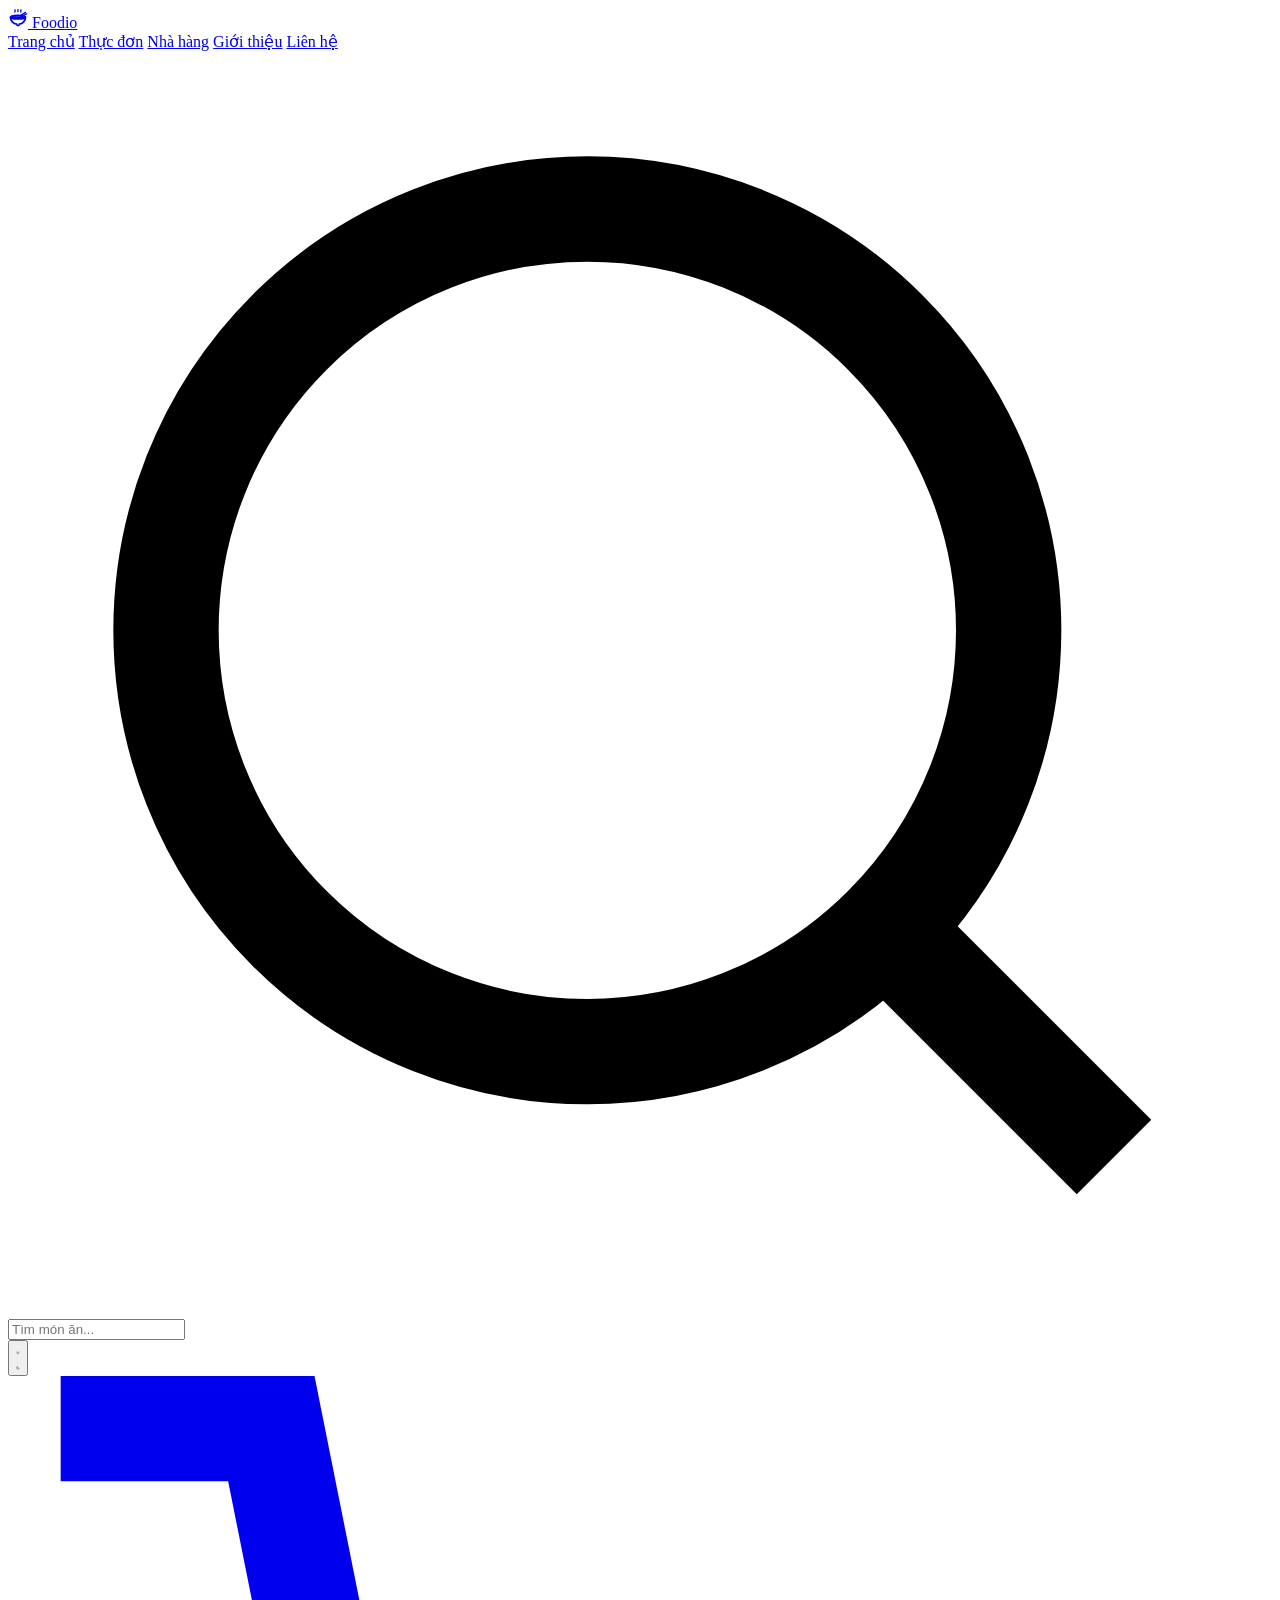
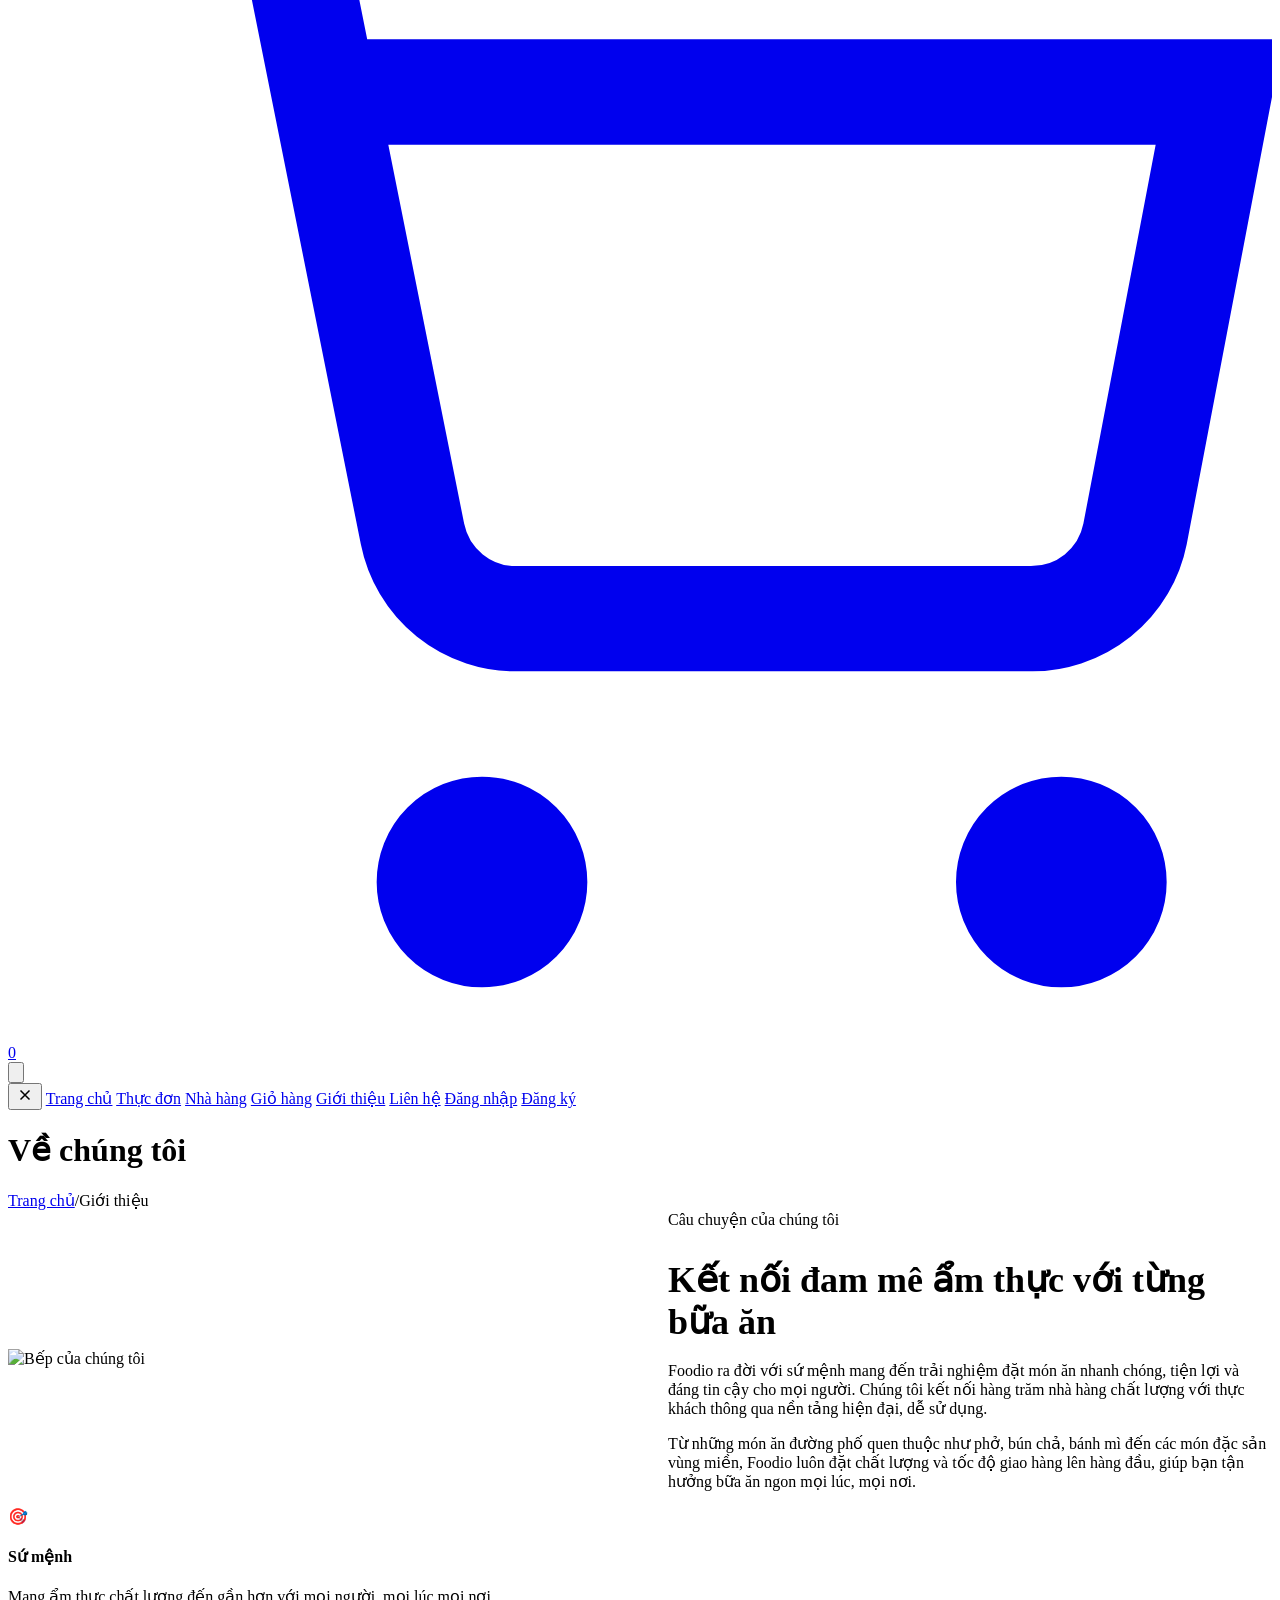
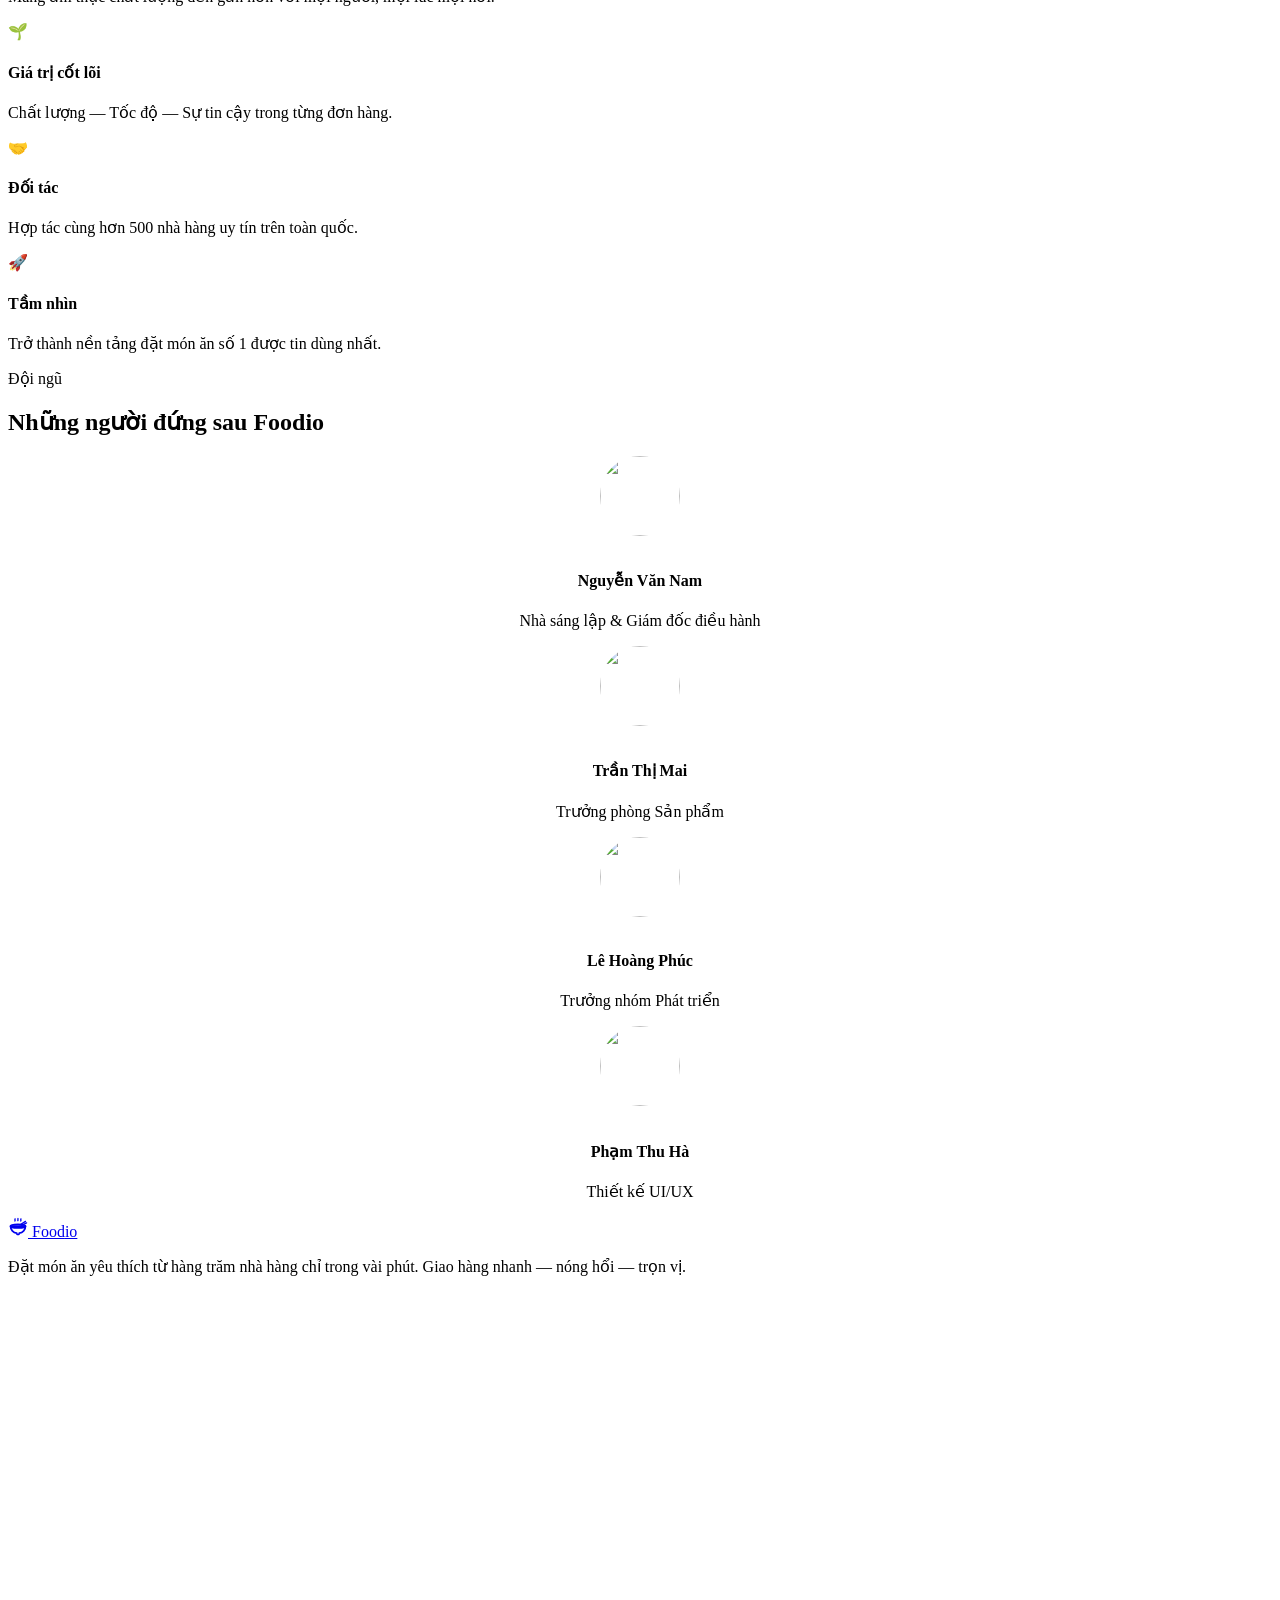
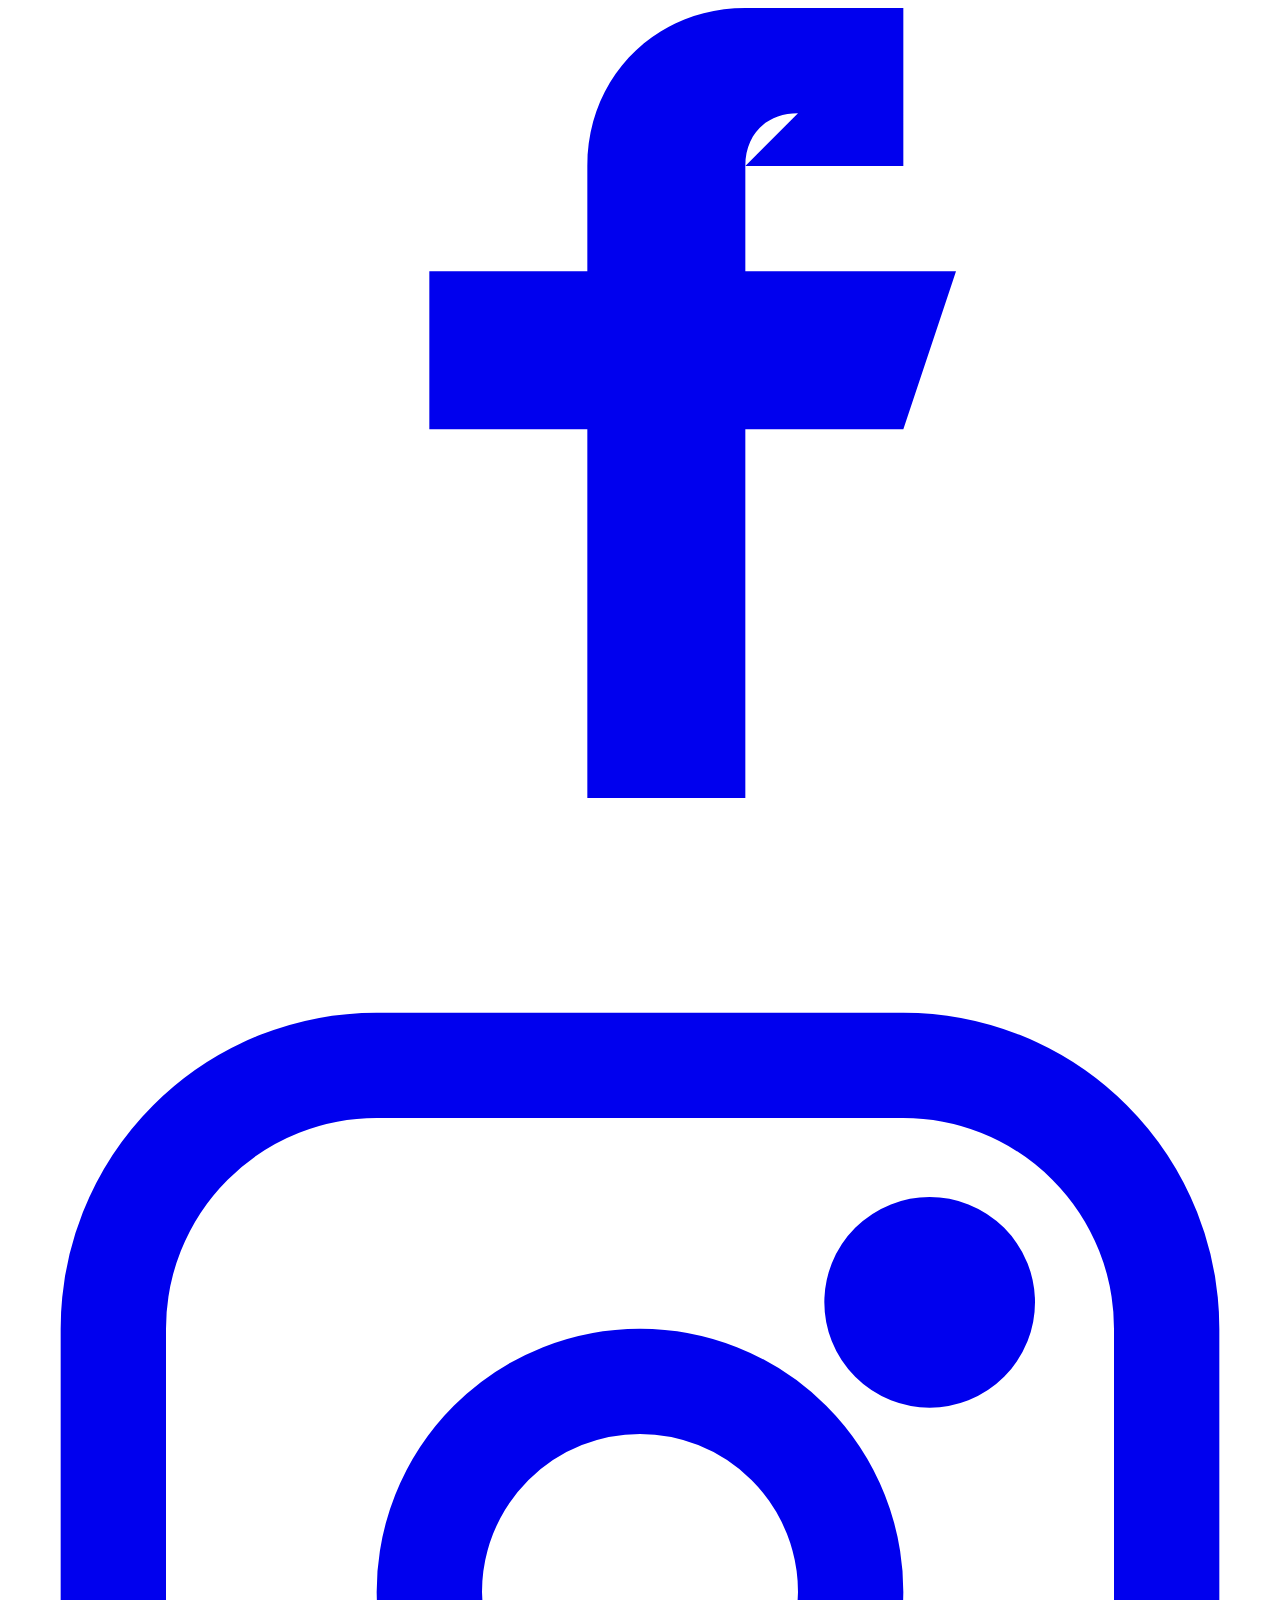
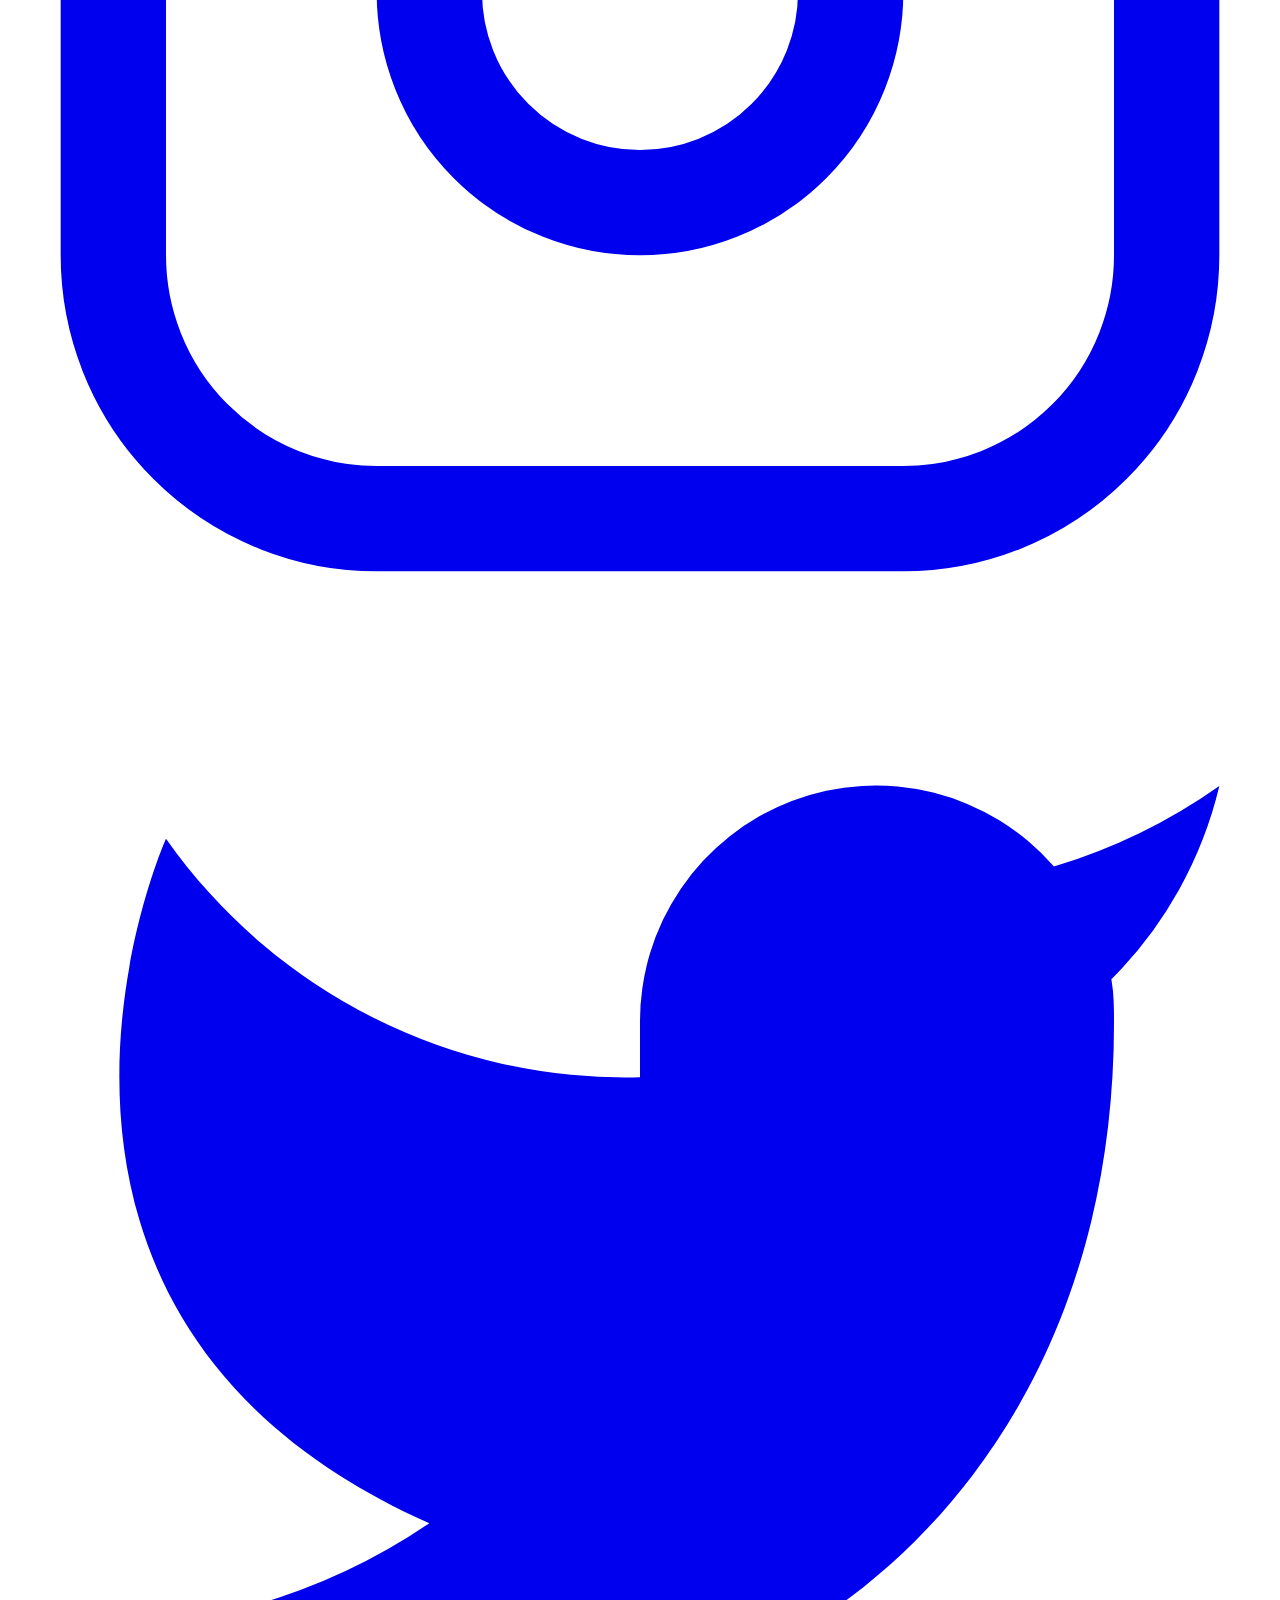
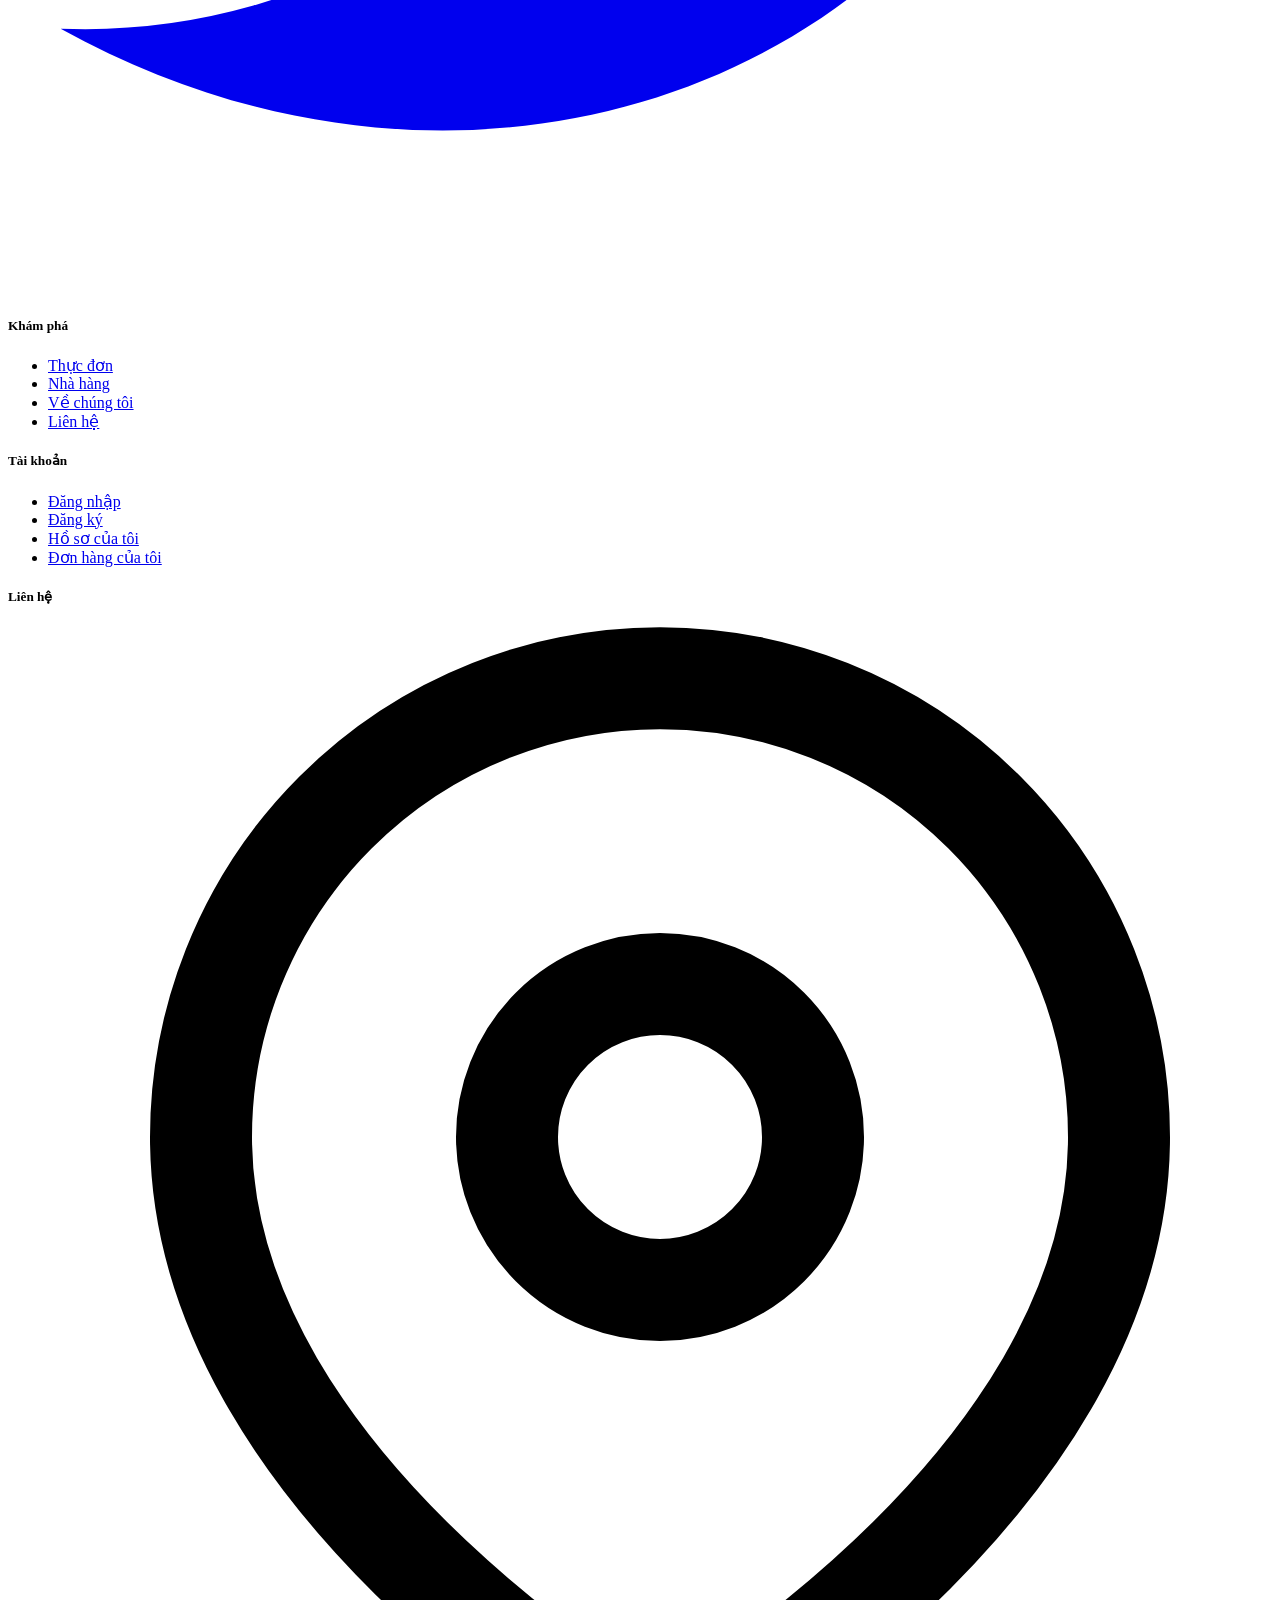
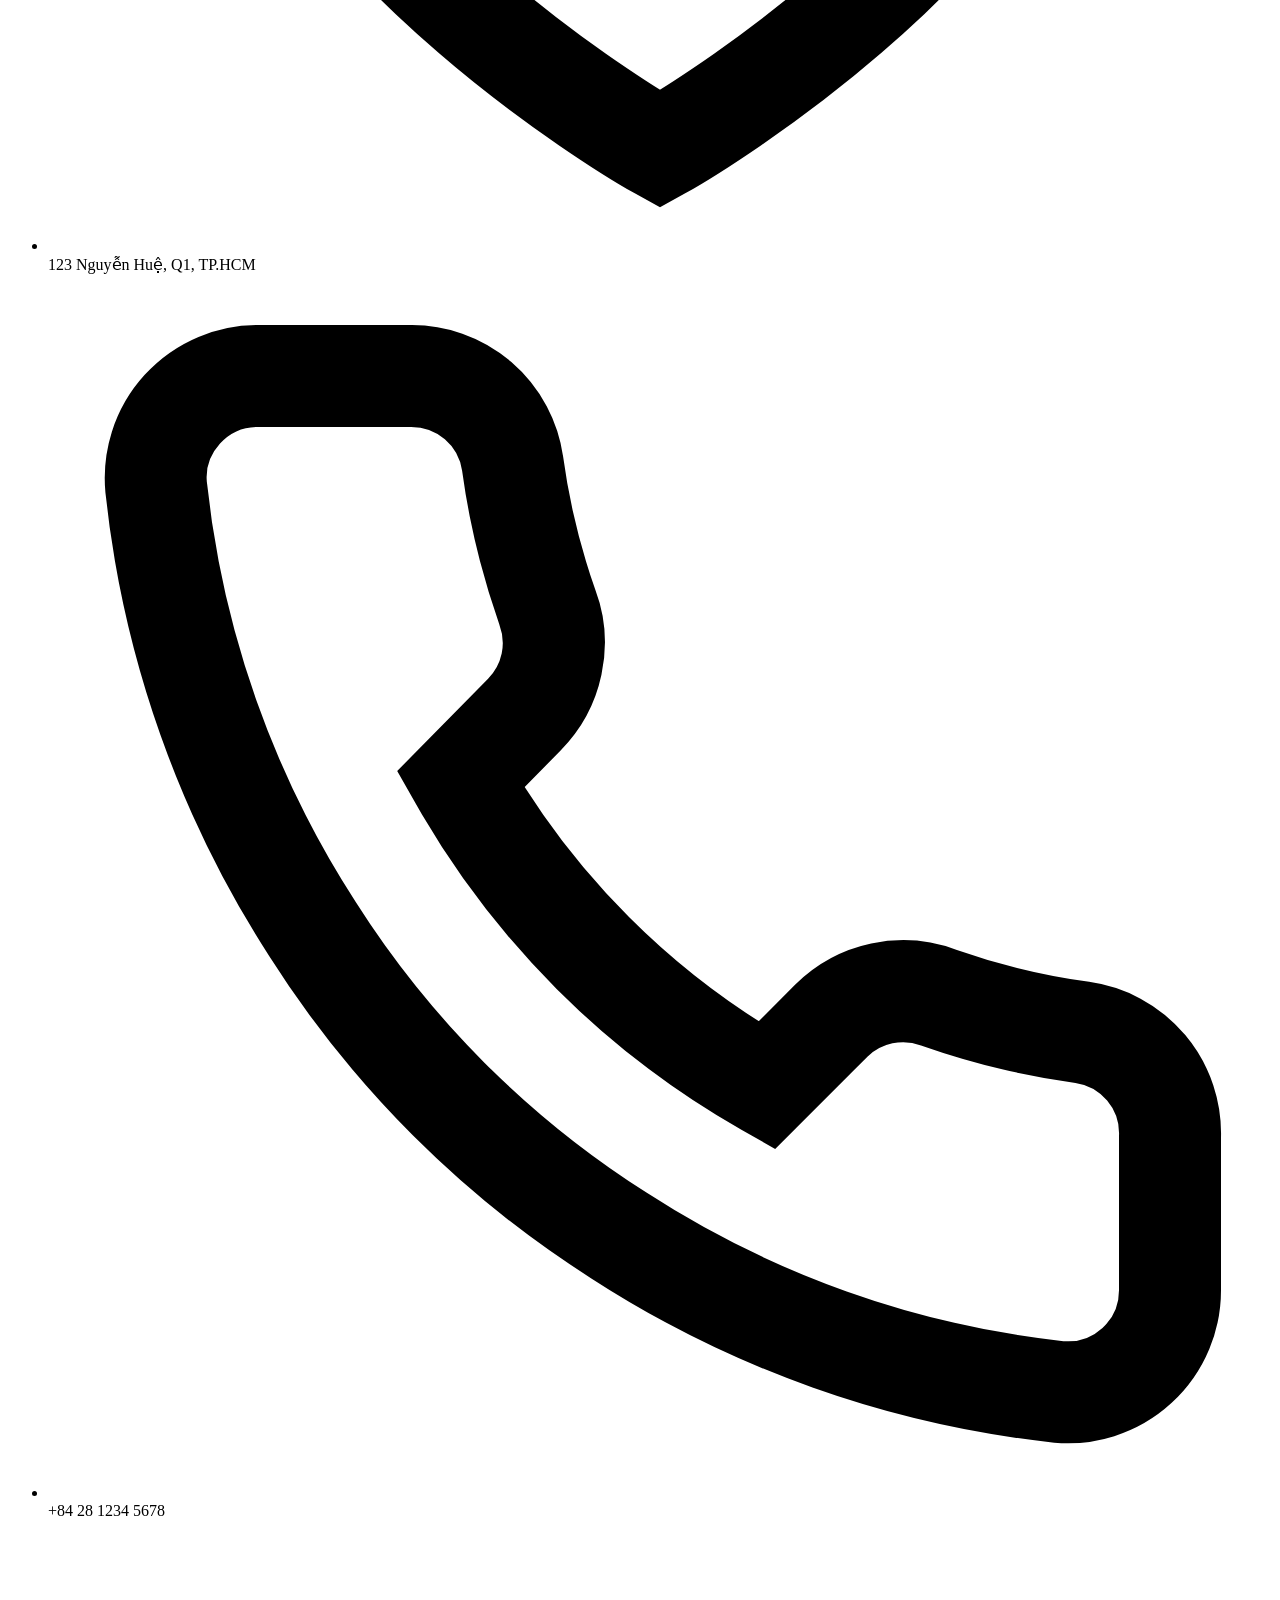
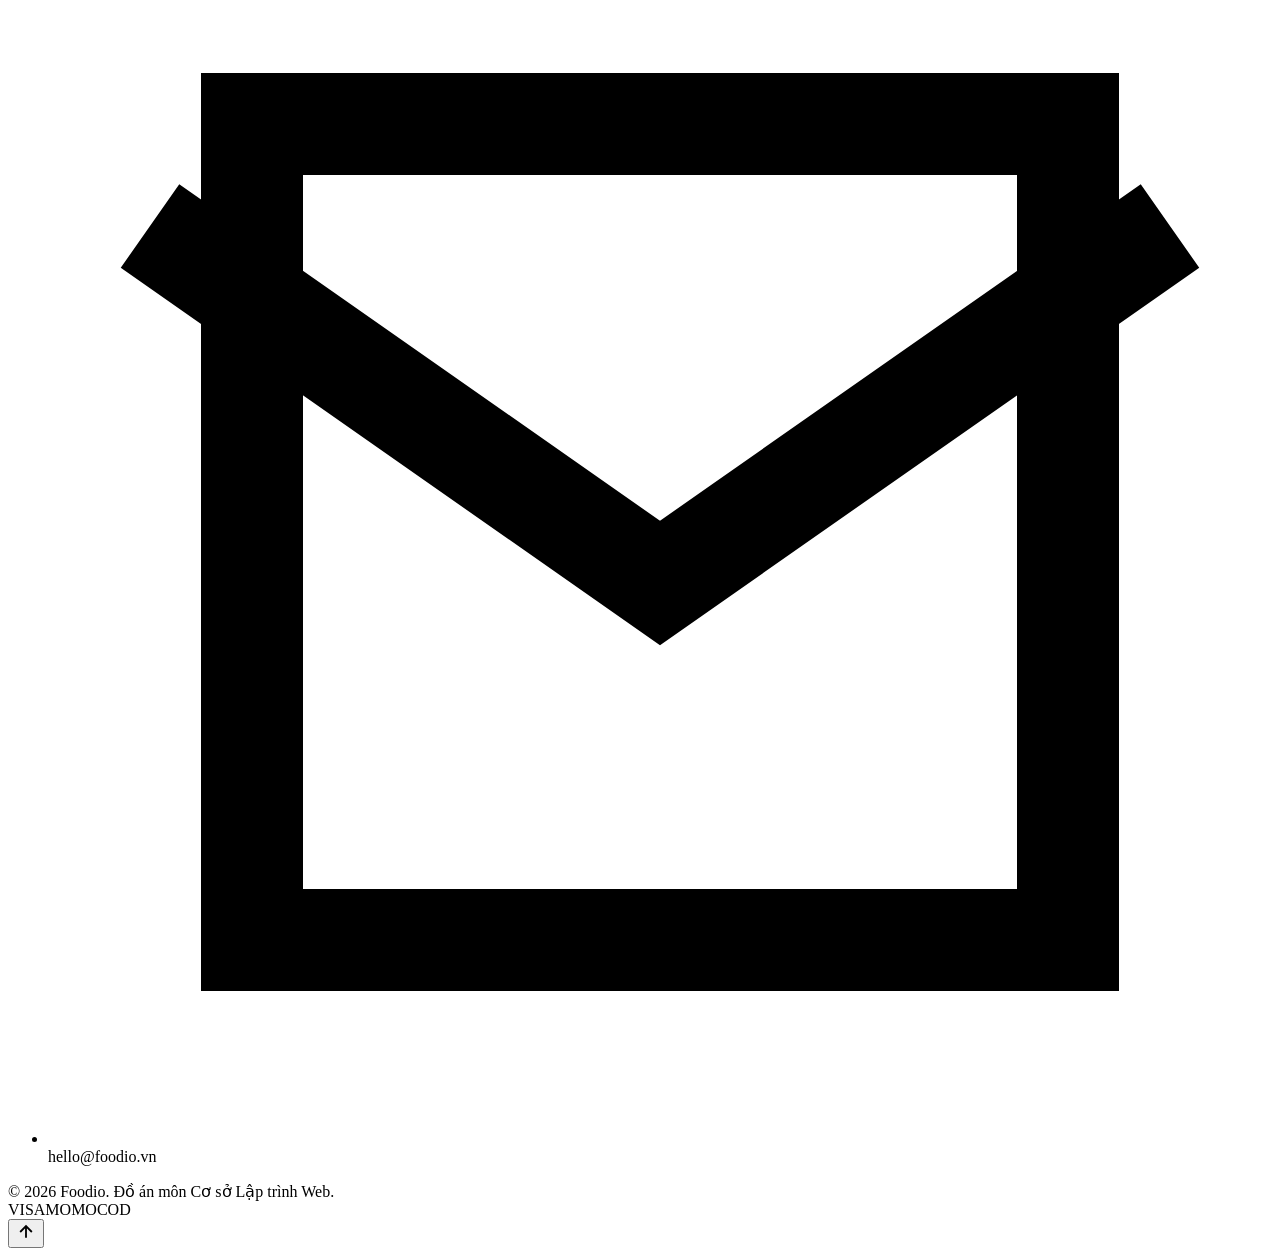
==== about.html @ 40d17cb5 "up date phần nhà hàng và nội dung" ====
<!DOCTYPE html>
<html lang="vi">

<head>
    <meta charset="UTF-8">
    <meta name="viewport" content="width=device-width, initial-scale=1.0">
    <title>Về chúng tôi — Foodio</title>
    <meta name="description" content="Tìm hiểu câu chuyện, sứ mệnh và đội ngũ đứng sau nền tảng đặt món ăn Foodio.">
    <link rel="preconnect" href="https://fonts.googleapis.com">
    <link rel="stylesheet" href="css/style.css">
    <link rel="stylesheet" href="css/header.css">
    <link rel="stylesheet" href="css/hero.css">
    <link rel="stylesheet" href="css/menu.css">
    <link rel="stylesheet" href="css/cart.css">
    <link rel="stylesheet" href="css/profile.css">
    <link rel="stylesheet" href="css/login.css">
    <link rel="stylesheet" href="css/footer.css">
    <link rel="stylesheet" href="css/animation.css">
    <link rel="stylesheet" href="css/responsive.css">
</head>

<body>
    <div id="loading-screen">
        <div class="loader-mark"></div>
    </div>
    <div id="scroll-progress"></div>

    <header id="site-header">
        <div class="container header-inner">
            <a href="index.html" class="logo">
                <span class="mark">
                    <svg class="bowl-icon" viewBox="0 0 24 24" width="20" height="20" fill="none" stroke="currentColor"
                        stroke-width="2" stroke-linecap="round" stroke-linejoin="round">
                        <path d="M8.5 2.2c-.6 1 .5 1.4-.2 2.6M12 1.8c-.6 1 .5 1.4-.2 2.6M15.5 2.2c-.6 1 .5 1.4-.2 2.6"
                            stroke-width="1.6" />
                        <path
                            d="M3 11h18a8.5 8.5 0 01-7.5 8.4v.4a1.2 1.2 0 01-1.2 1.2h-.6A1.2 1.2 0 0110.5 19.8v-.4A8.5 8.5 0 013 11z" />
                        <ellipse cx="12" cy="11" rx="9" ry="2.1" />
                        <path d="M14.5 9.3l6.5-4M16.3 10.2l6-3.2" stroke-width="1.6" />
                    </svg>
                </span>
                Food<span class="accent">io</span>
            </a>

            <nav class="main-nav" id="main-nav">
                <a href="index.html" data-nav="index">Trang chủ</a>
                <a href="menu.html" data-nav="menu">Thực đơn</a>
                <a href="restaurant.html" data-nav="restaurant">Nhà hàng</a>
                <a href="about.html" data-nav="about">Giới thiệu</a>
                <a href="contact.html" data-nav="contact">Liên hệ</a>
            </nav>

            <div class="header-actions">
                <div class="search-box">
                    <svg viewBox="0 0 24 24" fill="none" stroke="currentColor" stroke-width="2">
                        <circle cx="11" cy="11" r="8" />
                        <path d="M21 21l-4.35-4.35" />
                    </svg>
                    <input type="text" id="header-search-input" placeholder="Tìm món ăn...">
                    <div id="search-suggestions"></div>
                </div>

                <button class="dark-toggle" id="dark-toggle-btn" aria-label="Chuyển chế độ sáng/tối">
                    <svg class="sun" viewBox="0 0 24 24" fill="none" stroke="currentColor" stroke-width="2">
                        <circle cx="12" cy="12" r="5" />
                        <path
                            d="M12 1v2M12 21v2M4.2 4.2l1.4 1.4M18.4 18.4l1.4 1.4M1 12h2M21 12h2M4.2 19.8l1.4-1.4M18.4 5.6l1.4-1.4" />
                    </svg>
                    <svg class="moon" viewBox="0 0 24 24" fill="none" stroke="currentColor" stroke-width="2">
                        <path d="M21 12.79A9 9 0 1111.21 3 7 7 0 0021 12.79z" />
                    </svg>
                </button>

                <a href="cart.html" class="icon-btn" aria-label="Giỏ hàng">
                    <svg viewBox="0 0 24 24" fill="none" stroke="currentColor" stroke-width="2">
                        <circle cx="9" cy="21" r="1" />
                        <circle cx="20" cy="21" r="1" />
                        <path d="M1 1h4l2.68 13.39a2 2 0 002 1.61h9.72a2 2 0 002-1.61L23 6H6" />
                    </svg>
                    <span class="cart-count">0</span>
                </a>

                <div id="auth-slot"></div>

                <button class="mobile-toggle" id="mobile-toggle" aria-label="Mở menu">
                    <svg viewBox="0 0 24 24" fill="none" stroke="currentColor" stroke-width="2">
                        <path d="M3 6h18M3 12h18M3 18h18" />
                    </svg>
                </button>
            </div>
        </div>
    </header>

    <div class="mobile-overlay" id="mobile-overlay"></div>
    <nav class="mobile-nav" id="mobile-nav">
        <button class="close-mobile" id="close-mobile" aria-label="Đóng menu">
            <svg viewBox="0 0 24 24" width="18" height="18" fill="none" stroke="currentColor" stroke-width="2">
                <path d="M18 6L6 18M6 6l12 12" />
            </svg>
        </button>
        <a href="index.html">Trang chủ</a>
        <a href="menu.html">Thực đơn</a>
        <a href="restaurant.html">Nhà hàng</a>
        <a href="cart.html">Giỏ hàng</a>
        <a href="about.html">Giới thiệu</a>
        <a href="contact.html">Liên hệ</a>
        <a href="login.html">Đăng nhập</a>
        <a href="register.html">Đăng ký</a>
    </nav>

    <main>
        <div class="page-banner">
            <div class="container">
                <h1>Về chúng tôi</h1>
                <div class="breadcrumb"><a href="index.html">Trang chủ</a><span class="sep">/</span><span>Giới
                        thiệu</span></div>
            </div>
        </div>

        <section>
            <div class="container" style="display:grid;grid-template-columns:1fr 1fr;gap:56px;align-items:center">
                <div class="reveal">
                    <img src="https://picsum.photos/seed/aboutus/700/560" alt="Bếp của chúng tôi"
                        style="border-radius:var(--r-lg);box-shadow:var(--shadow-lg)">
                </div>
                <div class="reveal">
                    <div class="eyebrow">Câu chuyện của chúng tôi</div>
                    <h2 style="font-size:clamp(26px,3.4vw,36px);margin-bottom:18px">Kết nối đam mê ẩm thực với từng bữa
                        ăn</h2>
                    <p style="color:var(--c-gray-600);margin-bottom:16px">Foodio ra đời với sứ mệnh mang đến trải nghiệm
                        đặt món ăn nhanh chóng, tiện lợi và đáng tin cậy cho mọi người. Chúng tôi kết nối hàng trăm nhà
                        hàng chất lượng với thực khách thông qua nền tảng hiện đại, dễ sử dụng.</p>
                    <p style="color:var(--c-gray-600)">Từ những món ăn đường phố quen thuộc như phở, bún chả, bánh mì
                        đến các món đặc sản vùng miền, Foodio luôn đặt chất lượng và tốc độ giao hàng lên hàng đầu, giúp
                        bạn tận hưởng bữa ăn ngon mọi lúc, mọi nơi.</p>
                </div>
            </div>
        </section>

        <section style="background:var(--c-white)">
            <div class="container">
                <div class="why-grid">
                    <div class="why-card reveal">
                        <div class="why-icon">🎯</div>
                        <h4>Sứ mệnh</h4>
                        <p>Mang ẩm thực chất lượng đến gần hơn với mọi người, mọi lúc mọi nơi.</p>
                    </div>
                    <div class="why-card reveal">
                        <div class="why-icon">🌱</div>
                        <h4>Giá trị cốt lõi</h4>
                        <p>Chất lượng — Tốc độ — Sự tin cậy trong từng đơn hàng.</p>
                    </div>
                    <div class="why-card reveal">
                        <div class="why-icon">🤝</div>
                        <h4>Đối tác</h4>
                        <p>Hợp tác cùng hơn 500 nhà hàng uy tín trên toàn quốc.</p>
                    </div>
                    <div class="why-card reveal">
                        <div class="why-icon">🚀</div>
                        <h4>Tầm nhìn</h4>
                        <p>Trở thành nền tảng đặt món ăn số 1 được tin dùng nhất.</p>
                    </div>
                </div>
            </div>
        </section>

        <section>
            <div class="container">
                <div class="section-head center">
                    <div class="eyebrow">Đội ngũ</div>
                    <h2>Những người đứng sau Foodio</h2>
                </div>
                <div class="why-grid">
                    <div class="why-card reveal" style="text-align:center">
                        <img src="https://i.pravatar.cc/150?img=11"
                            style="width:80px;height:80px;border-radius:50%;margin:0 auto 14px">
                        <h4>Nguyễn Văn Nam</h4>
                        <p>Nhà sáng lập & Giám đốc điều hành</p>
                    </div>
                    <div class="why-card reveal" style="text-align:center">
                        <img src="https://i.pravatar.cc/150?img=25"
                            style="width:80px;height:80px;border-radius:50%;margin:0 auto 14px">
                        <h4>Trần Thị Mai</h4>
                        <p>Trưởng phòng Sản phẩm</p>
                    </div>
                    <div class="why-card reveal" style="text-align:center">
                        <img src="https://i.pravatar.cc/150?img=33"
                            style="width:80px;height:80px;border-radius:50%;margin:0 auto 14px">
                        <h4>Lê Hoàng Phúc</h4>
                        <p>Trưởng nhóm Phát triển</p>
                    </div>
                    <div class="why-card reveal" style="text-align:center">
                        <img src="https://i.pravatar.cc/150?img=48"
                            style="width:80px;height:80px;border-radius:50%;margin:0 auto 14px">
                        <h4>Phạm Thu Hà</h4>
                        <p>Thiết kế UI/UX</p>
                    </div>
                </div>
            </div>
        </section>

    </main>
    <footer id="site-footer">
        <div class="container">
            <div class="footer-grid">
                <div class="footer-brand">
                    <a href="index.html" class="logo">
                        <span class="mark">
                            <svg class="bowl-icon" viewBox="0 0 24 24" width="20" height="20" fill="none"
                                stroke="currentColor" stroke-width="2" stroke-linecap="round" stroke-linejoin="round">
                                <path
                                    d="M8.5 2.2c-.6 1 .5 1.4-.2 2.6M12 1.8c-.6 1 .5 1.4-.2 2.6M15.5 2.2c-.6 1 .5 1.4-.2 2.6"
                                    stroke-width="1.6" />
                                <path
                                    d="M3 11h18a8.5 8.5 0 01-7.5 8.4v.4a1.2 1.2 0 01-1.2 1.2h-.6A1.2 1.2 0 0110.5 19.8v-.4A8.5 8.5 0 013 11z" />
                                <ellipse cx="12" cy="11" rx="9" ry="2.1" />
                                <path d="M14.5 9.3l6.5-4M16.3 10.2l6-3.2" stroke-width="1.6" />
                            </svg>
                        </span>
                        Food<span class="accent">io</span>
                    </a>
                    <p>Đặt món ăn yêu thích từ hàng trăm nhà hàng chỉ trong vài phút. Giao hàng nhanh — nóng hổi — trọn
                        vị.</p>
                    <div class="footer-social">
                        <a href="#" aria-label="Facebook"><svg viewBox="0 0 24 24" fill="currentColor">
                                <path d="M14 9h3V6h-3c-1.7 0-3 1.3-3 3v2H8v3h3v7h3v-7h3l1-3h-4v-2c0-.6.4-1 1-1z" />
                            </svg></a>
                        <a href="#" aria-label="Instagram"><svg viewBox="0 0 24 24" fill="none" stroke="currentColor"
                                stroke-width="2">
                                <rect x="2" y="2" width="20" height="20" rx="5" />
                                <circle cx="12" cy="12" r="4" />
                                <circle cx="17.5" cy="6.5" r="1" />
                            </svg></a>
                        <a href="#" aria-label="Twitter"><svg viewBox="0 0 24 24" fill="currentColor">
                                <path
                                    d="M23 3a10.9 10.9 0 01-3.14 1.53 4.48 4.48 0 00-7.86 3v1A10.66 10.66 0 013 4s-4 9 5 13a11.64 11.64 0 01-7 2c9 5 20 0 20-11.5 0-.28 0-.55-.05-.83A7.72 7.72 0 0023 3z" />
                            </svg></a>
                    </div>
                </div>
                <div class="footer-col">
                    <h5>Khám phá</h5>
                    <ul>
                        <li><a href="menu.html">Thực đơn</a></li>
                        <li><a href="restaurant.html">Nhà hàng</a></li>
                        <li><a href="about.html">Về chúng tôi</a></li>
                        <li><a href="contact.html">Liên hệ</a></li>
                    </ul>
                </div>
                <div class="footer-col">
                    <h5>Tài khoản</h5>
                    <ul>
                        <li><a href="login.html">Đăng nhập</a></li>
                        <li><a href="register.html">Đăng ký</a></li>
                        <li><a href="profile.html">Hồ sơ của tôi</a></li>
                        <li><a href="orders.html">Đơn hàng của tôi</a></li>
                    </ul>
                </div>
                <div class="footer-col">
                    <h5>Liên hệ</h5>
                    <ul class="footer-contact">
                        <li><svg viewBox="0 0 24 24" fill="none" stroke="currentColor" stroke-width="2">
                                <path d="M21 10c0 7-9 12-9 12s-9-5-9-12a9 9 0 0118 0z" />
                                <circle cx="12" cy="10" r="3" />
                            </svg> 123 Nguyễn Huệ, Q1, TP.HCM</li>
                        <li><svg viewBox="0 0 24 24" fill="none" stroke="currentColor" stroke-width="2">
                                <path
                                    d="M22 16.92v3a2 2 0 01-2.18 2 19.79 19.79 0 01-8.63-3.07 19.5 19.5 0 01-6-6 19.79 19.79 0 01-3.07-8.67A2 2 0 014.11 2h3a2 2 0 012 1.72c.13.96.36 1.9.68 2.81a2 2 0 01-.45 2.11L8.09 9.91a16 16 0 006 6l1.27-1.27a2 2 0 012.11-.45c.91.32 1.85.55 2.81.68A2 2 0 0122 16.92z" />
                            </svg> +84 28 1234 5678</li>
                        <li><svg viewBox="0 0 24 24" fill="none" stroke="currentColor" stroke-width="2">
                                <path d="M4 4h16v16H4z" />
                                <path d="M22 6l-10 7L2 6" />
                            </svg> hello@foodio.vn</li>
                    </ul>
                </div>
            </div>
            <div class="footer-bottom">
                <span>© 2026 Foodio. Đồ án môn Cơ sở Lập trình Web.</span>
                <div class="pay-icons"><span>VISA</span><span>MOMO</span><span>COD</span></div>
            </div>
        </div>
    </footer>

    <button id="scroll-top" aria-label="Cuộn lên đầu trang">
        <svg viewBox="0 0 24 24" width="20" height="20" fill="none" stroke="currentColor" stroke-width="2.2">
            <path d="M12 19V5M5 12l7-7 7 7" />
        </svg>
    </button>

    <script src="js/app.js"></script>
    <script src="js/auth.js"></script>
    <script src="js/cart.js"></script>
    <script src="js/search.js"></script>
    <script src="js/filter.js"></script>
    <script src="js/slider.js"></script>
    <script src="js/animation.js"></script>
    <script src="js/validation.js"></script>
    <script src="js/darkmode.js"></script>

</body>

</html>
---- css/style.css ----
/* =========================================================
   style.css
   TODO: Thành viên phụ trách viết CSS tại đây
   ========================================================= */
---- css/header.css ----
/* =========================================================
   header.css
   TODO: Thành viên phụ trách viết CSS tại đây
   ========================================================= */
---- css/hero.css ----
/* =========================================================
   hero.css
   TODO: Thành viên phụ trách viết CSS tại đây
   ========================================================= */
---- css/menu.css ----
/* =========================================================
   menu.css
   TODO: Thành viên phụ trách viết CSS tại đây
   ========================================================= */
---- css/cart.css ----
/* =========================================================
   cart.css
   TODO: Thành viên phụ trách viết CSS tại đây
   ========================================================= */
---- css/profile.css ----
/* =========================================================
   profile.css
   TODO: Thành viên phụ trách viết CSS tại đây
   ========================================================= */
---- css/login.css ----
/* =========================================================
   login.css
   TODO: Thành viên phụ trách viết CSS tại đây
   ========================================================= */
---- css/footer.css ----
/* =========================================================
   footer.css
   TODO: Thành viên phụ trách viết CSS tại đây
   ========================================================= */
---- css/animation.css ----
/* =========================================================
   animation.css
   TODO: Thành viên phụ trách viết CSS tại đây
   ========================================================= */
---- css/responsive.css ----
/* =========================================================
   responsive.css
   TODO: Thành viên phụ trách viết CSS tại đây
   ========================================================= */
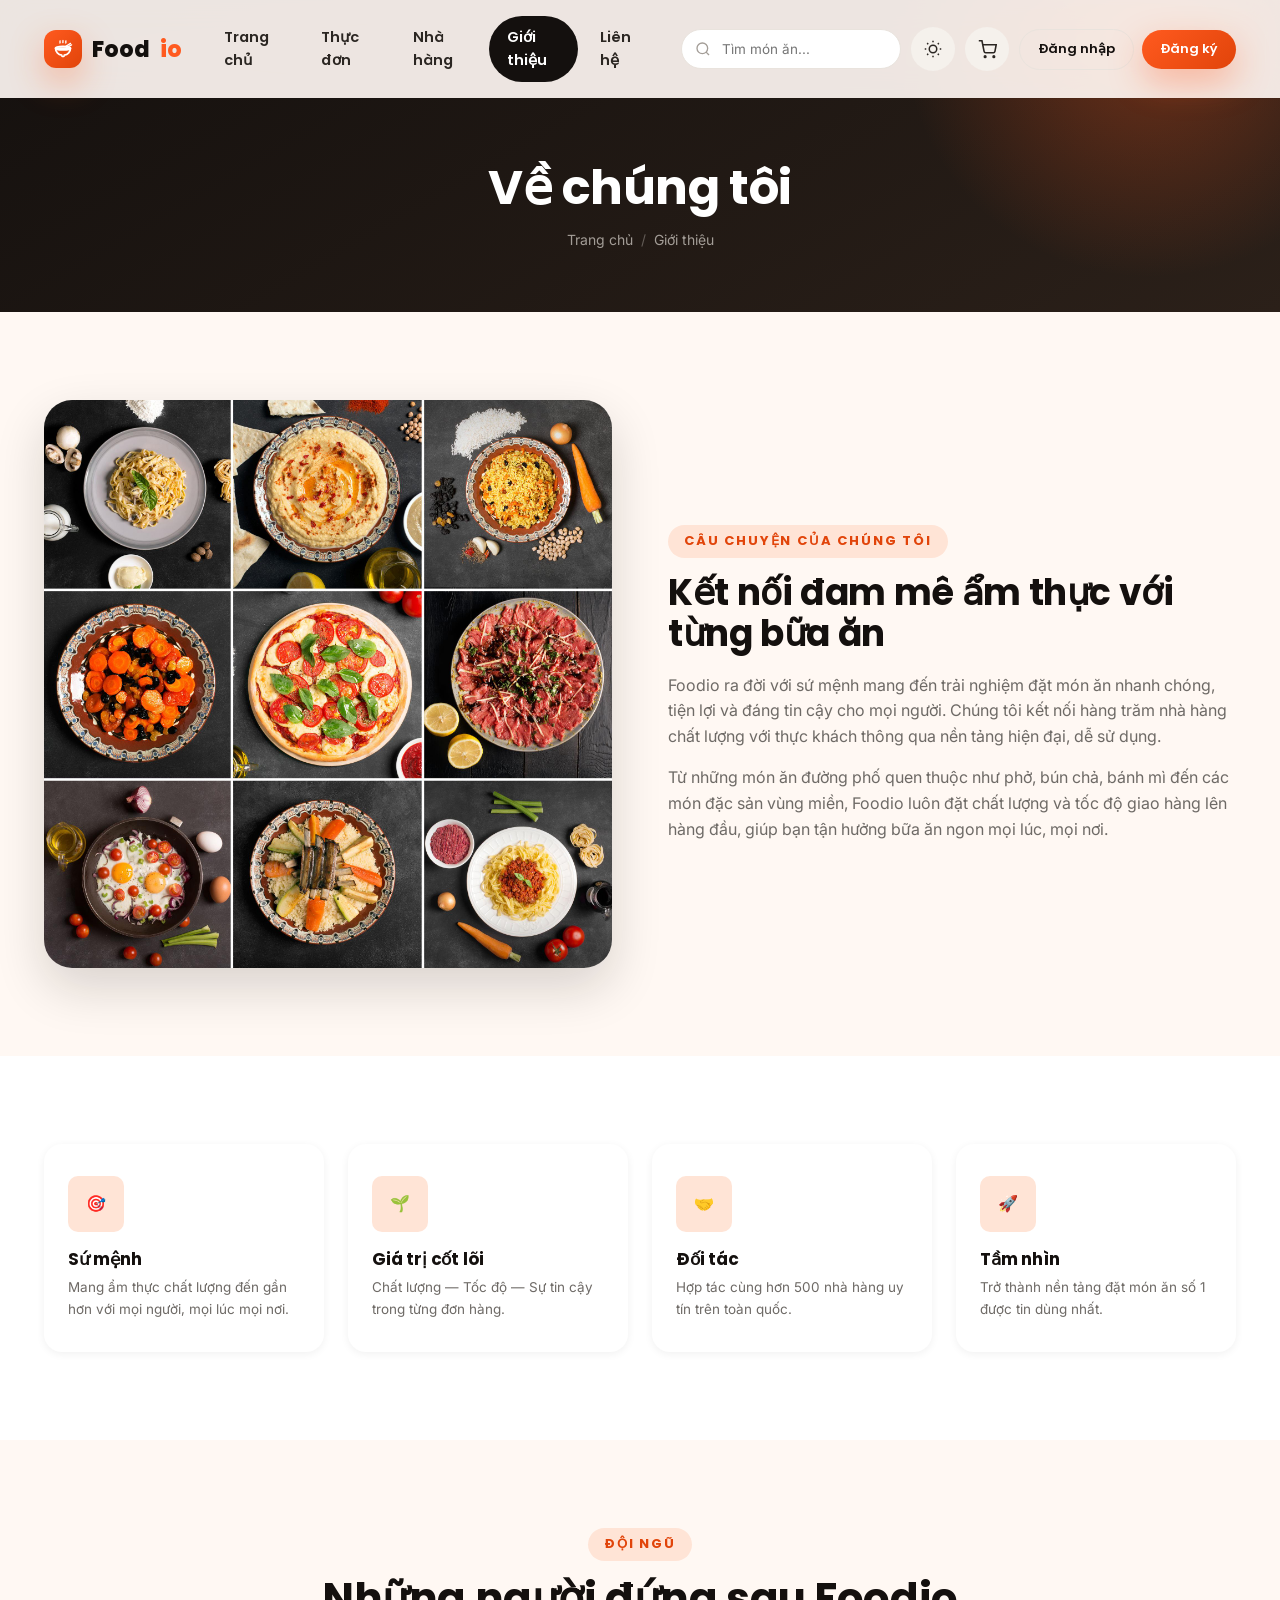
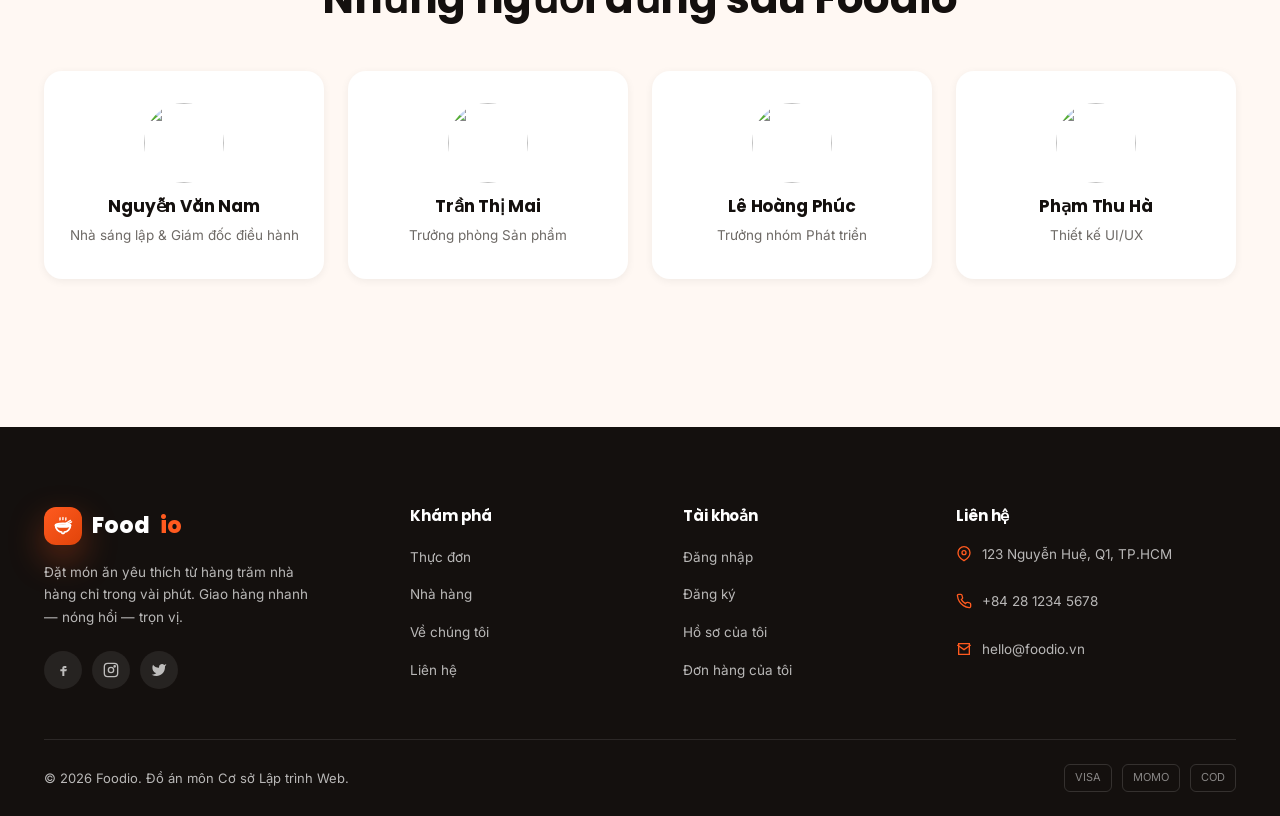
==== commit 753ebb03: "thêm các ảnh banners và gắn địa chỉ văn phòng làm việc" ====
--- a/about.html
+++ b/about.html
@@ -120,7 +120,7 @@
         <section>
             <div class="container" style="display:grid;grid-template-columns:1fr 1fr;gap:56px;align-items:center">
                 <div class="reveal">
-                    <img src="https://picsum.photos/seed/aboutus/700/560" alt="Bếp của chúng tôi"
+                    <img src="images/banners/banner-gioithieu.jpg" alt="Bếp của chúng tôi"
                         style="border-radius:var(--r-lg);box-shadow:var(--shadow-lg)">
                 </div>
                 <div class="reveal">
--- a/css/style.css
+++ b/css/style.css
@@ -1,4 +1,745 @@
 /* =========================================================
-   style.css
-   TODO: Thành viên phụ trách viết CSS tại đây
+   FOODIO — CORE STYLESHEET
+   Design tokens, reset, typography, buttons, utility classes
    ========================================================= */
+
+@import url('https://fonts.googleapis.com/css2?family=Poppins:wght@500;600;700;800&family=Inter:wght@400;500;600;700&display=swap');
+
+:root {
+   /* ---- Color tokens ---- */
+   --c-black: #14100E;
+   --c-black-soft: #1F1A17;
+   --c-orange: #FF5A1F;
+   --c-orange-dark: #E1440A;
+   --c-orange-light: #FFE4D6;
+   --c-cream: #FFF8F3;
+   --c-white: #FFFFFF;
+   --c-gray-900: #2B2622;
+   --c-gray-600: #6E6A66;
+   --c-gray-400: #A39D97;
+   --c-gray-200: #E9E3DD;
+   --c-gray-100: #F5F1EC;
+
+   /* ---- Type ---- */
+   --f-display: 'Poppins', sans-serif;
+   --f-body: 'Inter', sans-serif;
+
+   /* ---- Elevation ---- */
+   --shadow-sm: 0 2px 8px rgba(20, 16, 14, 0.06);
+   --shadow-md: 0 10px 30px rgba(20, 16, 14, 0.10);
+   --shadow-lg: 0 20px 50px rgba(20, 16, 14, 0.16);
+   --shadow-orange: 0 14px 34px rgba(255, 90, 31, 0.35);
+
+   /* ---- Radius ---- */
+   --r-sm: 10px;
+   --r-md: 18px;
+   --r-lg: 28px;
+   --r-pill: 999px;
+
+   /* ---- Motion ---- */
+   --ease: cubic-bezier(.22, 1, .36, 1);
+}
+
+/* ---- Dark mode tokens ---- */
+body.dark-mode {
+   --c-cream: #14100E;
+   --c-white: #241E1A;
+   --c-gray-900: #F5F1EC;
+   --c-gray-600: #C9C2BB;
+   --c-gray-200: #35302B;
+   --c-gray-100: #221D19;
+}
+
+/* ---- Reset ---- */
+* {
+   margin: 0;
+   padding: 0;
+   box-sizing: border-box;
+}
+
+html {
+   scroll-behavior: smooth;
+}
+
+body {
+   font-family: var(--f-body);
+   background: var(--c-cream);
+   color: var(--c-gray-900);
+   line-height: 1.6;
+   overflow-x: hidden;
+   transition: background .4s var(--ease), color .4s var(--ease);
+}
+
+img {
+   max-width: 100%;
+   display: block;
+}
+
+a {
+   text-decoration: none;
+   color: inherit;
+}
+
+ul {
+   list-style: none;
+}
+
+button {
+   font-family: inherit;
+   cursor: pointer;
+   border: none;
+   background: none;
+   color: inherit;
+}
+
+input,
+textarea,
+select {
+   font-family: inherit;
+}
+
+:focus-visible {
+   outline: 2px solid var(--c-orange);
+   outline-offset: 3px;
+}
+
+h1,
+h2,
+h3,
+h4,
+h5 {
+   font-family: var(--f-display);
+   color: var(--c-black);
+   font-weight: 700;
+   line-height: 1.15;
+   letter-spacing: -0.01em;
+}
+
+body.dark-mode h1,
+body.dark-mode h2,
+body.dark-mode h3,
+body.dark-mode h4 {
+   color: var(--c-gray-900);
+}
+
+.container {
+   width: 100%;
+   max-width: 1240px;
+   margin: 0 auto;
+   padding: 0 24px;
+}
+
+/* ---- Eyebrow / section header ---- */
+.eyebrow {
+   display: inline-flex;
+   align-items: center;
+   gap: 8px;
+   font-family: var(--f-display);
+   font-size: 13px;
+   font-weight: 700;
+   letter-spacing: 0.14em;
+   text-transform: uppercase;
+   color: var(--c-orange-dark);
+   background: var(--c-orange-light);
+   padding: 6px 16px;
+   border-radius: var(--r-pill);
+   margin-bottom: 14px;
+}
+
+body.dark-mode .eyebrow {
+   background: rgba(255, 90, 31, 0.14);
+   color: #FF8A57;
+}
+
+.section-head {
+   max-width: 640px;
+   margin-bottom: 48px;
+}
+
+.section-head h2 {
+   font-size: clamp(28px, 4vw, 42px);
+   margin-bottom: 12px;
+}
+
+.section-head p {
+   color: var(--c-gray-600);
+   font-size: 16px;
+}
+
+.section-head.center {
+   margin-left: auto;
+   margin-right: auto;
+   text-align: center;
+}
+
+section {
+   padding: 88px 0;
+}
+
+/* ---- Buttons ---- */
+.btn {
+   display: inline-flex;
+   align-items: center;
+   justify-content: center;
+   gap: 8px;
+   font-family: var(--f-display);
+   font-weight: 600;
+   font-size: 15px;
+   padding: 14px 28px;
+   border-radius: var(--r-pill);
+   transition: transform .25s var(--ease), box-shadow .25s var(--ease), background .25s var(--ease);
+   white-space: nowrap;
+}
+
+.btn-primary {
+   background: linear-gradient(135deg, var(--c-orange) 0%, var(--c-orange-dark) 100%);
+   color: #fff;
+   box-shadow: var(--shadow-orange);
+}
+
+.btn-primary:hover {
+   transform: translateY(-3px);
+   box-shadow: 0 20px 40px rgba(255, 90, 31, .42);
+}
+
+.btn-dark {
+   background: var(--c-black);
+   color: #fff;
+}
+
+.btn-dark:hover {
+   background: var(--c-orange);
+   transform: translateY(-3px);
+}
+
+.btn-outline {
+   border: 1.5px solid var(--c-gray-200);
+   color: var(--c-black);
+   background: transparent;
+}
+
+body.dark-mode .btn-outline {
+   color: var(--c-gray-900);
+}
+
+.btn-outline:hover {
+   border-color: var(--c-orange);
+   color: var(--c-orange);
+}
+
+.btn-ghost {
+   color: var(--c-gray-900);
+   padding: 10px 18px;
+}
+
+.btn-block {
+   width: 100%;
+}
+
+.btn-sm {
+   padding: 9px 18px;
+   font-size: 13px;
+}
+
+.btn:disabled {
+   opacity: .5;
+   cursor: not-allowed;
+   transform: none !important;
+}
+
+/* ---- Glass ---- */
+.glass {
+   background: rgba(255, 255, 255, 0.68);
+   backdrop-filter: blur(18px) saturate(160%);
+   -webkit-backdrop-filter: blur(18px) saturate(160%);
+   border: 1px solid rgba(255, 255, 255, 0.5);
+}
+
+body.dark-mode .glass {
+   background: rgba(27, 22, 20, 0.7);
+   border-color: rgba(255, 255, 255, 0.08);
+}
+
+/* ---- Cards ---- */
+.food-card {
+   background: var(--c-white);
+   border-radius: var(--r-md);
+   overflow: hidden;
+   box-shadow: var(--shadow-sm);
+   transition: transform .35s var(--ease), box-shadow .35s var(--ease);
+   position: relative;
+   display: flex;
+   flex-direction: column;
+}
+
+.food-card:hover {
+   transform: translateY(-8px);
+   box-shadow: var(--shadow-lg);
+}
+
+.food-card__media {
+   position: relative;
+   aspect-ratio: 4/3;
+   overflow: hidden;
+}
+
+.food-card__media img {
+   width: 100%;
+   height: 100%;
+   object-fit: cover;
+   transition: transform .6s var(--ease);
+}
+
+.food-card:hover .food-card__media img {
+   transform: scale(1.08);
+}
+
+.food-card__badge {
+   position: absolute;
+   top: 12px;
+   left: 12px;
+   background: var(--c-black);
+   color: #fff;
+   font-size: 11px;
+   font-weight: 700;
+   letter-spacing: .04em;
+   padding: 5px 12px;
+   border-radius: var(--r-pill);
+}
+
+.food-card__badge.discount {
+   background: var(--c-orange);
+}
+
+.food-card__fav {
+   position: absolute;
+   top: 10px;
+   right: 10px;
+   width: 38px;
+   height: 38px;
+   border-radius: 50%;
+   display: flex;
+   align-items: center;
+   justify-content: center;
+   background: rgba(255, 255, 255, .9);
+   color: var(--c-gray-600);
+   transition: all .25s var(--ease);
+}
+
+.food-card__fav:hover {
+   transform: scale(1.1);
+}
+
+.food-card__fav.active {
+   color: var(--c-orange);
+}
+
+.food-card__fav.active svg {
+   fill: var(--c-orange);
+}
+
+.food-card__body {
+   padding: 18px 18px 20px;
+   display: flex;
+   flex-direction: column;
+   gap: 8px;
+   flex: 1;
+}
+
+.food-card__top {
+   display: flex;
+   justify-content: space-between;
+   align-items: flex-start;
+   gap: 8px;
+}
+
+.food-card__name {
+   font-family: var(--f-display);
+   font-size: 17px;
+   font-weight: 600;
+}
+
+.food-card__rating {
+   display: flex;
+   align-items: center;
+   gap: 4px;
+   font-size: 13px;
+   font-weight: 600;
+   color: var(--c-black);
+   flex-shrink: 0;
+}
+
+body.dark-mode .food-card__rating {
+   color: var(--c-gray-900);
+}
+
+.food-card__rating svg {
+   width: 14px;
+   height: 14px;
+   fill: var(--c-orange);
+}
+
+.food-card__desc {
+   font-size: 13.5px;
+   color: var(--c-gray-600);
+   flex: 1;
+}
+
+.food-card__meta {
+   display: flex;
+   align-items: center;
+   gap: 14px;
+   font-size: 12.5px;
+   color: var(--c-gray-400);
+}
+
+.food-card__meta span {
+   display: inline-flex;
+   align-items: center;
+   gap: 4px;
+}
+
+.food-card__bottom {
+   display: flex;
+   align-items: center;
+   justify-content: space-between;
+   margin-top: 4px;
+}
+
+.food-card__price {
+   font-family: var(--f-display);
+   font-weight: 700;
+   font-size: 18px;
+   color: var(--c-orange-dark);
+}
+
+.food-card__price small {
+   font-family: var(--f-body);
+   font-weight: 400;
+   font-size: 12px;
+   color: var(--c-gray-400);
+   text-decoration: line-through;
+   margin-left: 6px;
+}
+
+.food-card__add {
+   width: 42px;
+   height: 42px;
+   border-radius: 50%;
+   background: var(--c-black);
+   color: #fff;
+   display: flex;
+   align-items: center;
+   justify-content: center;
+   transition: all .3s var(--ease);
+}
+
+.food-card__add:hover {
+   background: var(--c-orange);
+   transform: rotate(90deg);
+}
+
+/* ---- Toast ---- */
+.toast-wrap {
+   position: fixed;
+   top: 24px;
+   right: 24px;
+   z-index: 9999;
+   display: flex;
+   flex-direction: column;
+   gap: 10px;
+}
+
+.toast {
+   min-width: 280px;
+   max-width: 340px;
+   background: var(--c-black);
+   color: #fff;
+   padding: 14px 18px;
+   border-radius: var(--r-sm);
+   display: flex;
+   align-items: center;
+   gap: 12px;
+   box-shadow: var(--shadow-lg);
+   animation: toastIn .4s var(--ease);
+   font-size: 14px;
+   font-weight: 500;
+}
+
+.toast.success {
+   background: #1B7A3D;
+}
+
+.toast.error {
+   background: #C7391D;
+}
+
+.toast svg {
+   width: 18px;
+   height: 18px;
+   flex-shrink: 0;
+}
+
+.toast.hide {
+   animation: toastOut .35s var(--ease) forwards;
+}
+
+@keyframes toastIn {
+   from {
+      opacity: 0;
+      transform: translateX(40px);
+   }
+
+   to {
+      opacity: 1;
+      transform: translateX(0);
+   }
+}
+
+@keyframes toastOut {
+   to {
+      opacity: 0;
+      transform: translateX(40px);
+   }
+}
+
+/* ---- Form elements ---- */
+.field {
+   margin-bottom: 18px;
+   text-align: left;
+}
+
+.field label {
+   display: block;
+   font-size: 13px;
+   font-weight: 600;
+   margin-bottom: 7px;
+   color: var(--c-gray-900);
+}
+
+.field input,
+.field select,
+.field textarea {
+   width: 100%;
+   padding: 13px 16px;
+   border-radius: var(--r-sm);
+   border: 1.5px solid var(--c-gray-200);
+   background: var(--c-white);
+   color: var(--c-gray-900);
+   font-size: 14.5px;
+   transition: border-color .25s;
+}
+
+.field input:focus,
+.field select:focus,
+.field textarea:focus {
+   border-color: var(--c-orange);
+}
+
+.field .error-msg {
+   color: #C7391D;
+   font-size: 12.5px;
+   margin-top: 6px;
+   display: none;
+}
+
+.field.invalid input {
+   border-color: #C7391D;
+}
+
+.field.invalid .error-msg {
+   display: block;
+}
+
+.field.valid input {
+   border-color: #1B7A3D;
+}
+
+/* ---- Loading Screen ---- */
+#loading-screen {
+   position: fixed;
+   inset: 0;
+   z-index: 99999;
+   background: var(--c-black);
+   display: flex;
+   align-items: center;
+   justify-content: center;
+   transition: opacity .6s var(--ease), visibility .6s var(--ease);
+}
+
+#loading-screen.hidden {
+   opacity: 0;
+   visibility: hidden;
+   pointer-events: none;
+}
+
+.loader-mark {
+   width: 64px;
+   height: 64px;
+   border-radius: 50%;
+   border: 3px solid rgba(255, 90, 31, .2);
+   border-top-color: var(--c-orange);
+   animation: spin .9s linear infinite;
+}
+
+@keyframes spin {
+   to {
+      transform: rotate(360deg);
+   }
+}
+
+/* ---- Scroll progress bar ---- */
+#scroll-progress {
+   position: fixed;
+   top: 0;
+   left: 0;
+   height: 3px;
+   background: linear-gradient(90deg, var(--c-orange), var(--c-orange-dark));
+   width: 0%;
+   z-index: 9998;
+   transition: width .1s linear;
+}
+
+/* ---- Scroll to top ---- */
+#scroll-top {
+   position: fixed;
+   bottom: 28px;
+   right: 28px;
+   z-index: 500;
+   width: 48px;
+   height: 48px;
+   border-radius: 50%;
+   background: var(--c-black);
+   color: #fff;
+   display: flex;
+   align-items: center;
+   justify-content: center;
+   box-shadow: var(--shadow-md);
+   opacity: 0;
+   visibility: hidden;
+   transform: translateY(10px);
+   transition: all .35s var(--ease);
+}
+
+#scroll-top.show {
+   opacity: 1;
+   visibility: visible;
+   transform: translateY(0);
+}
+
+#scroll-top:hover {
+   background: var(--c-orange);
+}
+
+/* ---- Star rating helper ---- */
+.stars {
+   color: var(--c-orange);
+   display: inline-flex;
+   gap: 2px;
+}
+
+.stars svg {
+   width: 14px;
+   height: 14px;
+   fill: var(--c-orange);
+}
+
+/* ---- Badges / tags ---- */
+.tag {
+   display: inline-flex;
+   align-items: center;
+   gap: 6px;
+   font-size: 12px;
+   font-weight: 600;
+   padding: 6px 14px;
+   border-radius: var(--r-pill);
+   background: var(--c-gray-100);
+   color: var(--c-gray-900);
+}
+
+.tag.on {
+   background: var(--c-black);
+   color: #fff;
+}
+
+/* ---- Empty state ---- */
+.empty-state {
+   text-align: center;
+   padding: 80px 20px;
+}
+
+.empty-state svg {
+   width: 72px;
+   height: 72px;
+   color: var(--c-gray-200);
+   margin-bottom: 20px;
+}
+
+.empty-state h3 {
+   margin-bottom: 8px;
+}
+
+.empty-state p {
+   color: var(--c-gray-600);
+   margin-bottom: 24px;
+}
+
+/* ---- Reveal animation hook (see animation.css) ---- */
+.reveal {
+   opacity: 0;
+   transform: translateY(30px);
+}
+
+.reveal.in {
+   animation: revealIn .8s var(--ease) forwards;
+}
+
+@keyframes revealIn {
+   to {
+      opacity: 1;
+      transform: translateY(0);
+   }
+}
+
+/* ---- Breadcrumb / page banner ---- */
+.page-banner {
+   padding: 160px 0 60px;
+   background: linear-gradient(150deg, var(--c-black) 0%, #2B2019 100%);
+   color: #fff;
+   text-align: center;
+   position: relative;
+   overflow: hidden;
+}
+
+.page-banner::before {
+   content: '';
+   position: absolute;
+   width: 500px;
+   height: 500px;
+   border-radius: 50%;
+   background: radial-gradient(circle, rgba(255, 90, 31, .35), transparent 70%);
+   top: -220px;
+   right: -120px;
+}
+
+.page-banner h1 {
+   color: #fff;
+   font-size: clamp(30px, 5vw, 48px);
+}
+
+.breadcrumb {
+   margin-top: 14px;
+   font-size: 14px;
+   color: var(--c-gray-400);
+   display: flex;
+   gap: 8px;
+   justify-content: center;
+}
+
+.breadcrumb a:hover {
+   color: var(--c-orange);
+}
+
+.breadcrumb .sep {
+   opacity: .5;
+}
--- a/css/header.css
+++ b/css/header.css
@@ -1,4 +1,486 @@
 /* =========================================================
-   header.css
-   TODO: Thành viên phụ trách viết CSS tại đây
+   HEADER / NAVIGATION
    ========================================================= */
+
+#site-header {
+   position: fixed;
+   top: 0;
+   left: 0;
+   width: 100%;
+   z-index: 1000;
+   padding: 16px 0;
+   background: rgba(255, 248, 243, 0.92);
+   backdrop-filter: blur(16px) saturate(160%);
+   -webkit-backdrop-filter: blur(16px) saturate(160%);
+   box-shadow: 0 1px 0 rgba(20, 16, 14, 0.06);
+   transition: padding .35s var(--ease), background .35s var(--ease), box-shadow .35s var(--ease);
+}
+
+#site-header.scrolled {
+   padding: 10px 0;
+   background: rgba(255, 248, 243, 0.96);
+   box-shadow: var(--shadow-sm);
+}
+
+body.dark-mode #site-header {
+   background: rgba(20, 16, 14, 0.92);
+   box-shadow: 0 1px 0 rgba(255, 255, 255, 0.06);
+}
+
+body.dark-mode #site-header.scrolled {
+   background: rgba(20, 16, 14, 0.96);
+}
+
+.header-inner {
+   display: flex;
+   align-items: center;
+   justify-content: space-between;
+   gap: 24px;
+}
+
+.logo {
+   display: flex;
+   align-items: center;
+   gap: 10px;
+   font-family: var(--f-display);
+   font-weight: 800;
+   font-size: 22px;
+   color: var(--c-black);
+}
+
+body.dark-mode .logo {
+   color: var(--c-gray-900);
+}
+
+@keyframes bowlSpin {
+   from {
+      transform: rotate(0deg);
+   }
+
+   to {
+      transform: rotate(360deg);
+   }
+}
+
+.logo .mark {
+   width: 38px;
+   height: 38px;
+   border-radius: 12px;
+   background: linear-gradient(135deg, var(--c-orange), var(--c-orange-dark));
+   display: flex;
+   align-items: center;
+   justify-content: center;
+   color: #fff;
+   box-shadow: var(--shadow-orange);
+}
+
+.logo .mark .bowl-icon {
+}
+
+.logo span.accent {
+   color: var(--c-orange);
+}
+
+.main-nav {
+   display: flex;
+   align-items: center;
+   gap: 4px;
+}
+
+.main-nav a {
+   font-family: var(--f-display);
+   font-weight: 600;
+   font-size: 14.5px;
+   padding: 10px 18px;
+   border-radius: var(--r-pill);
+   color: var(--c-gray-900);
+   transition: all .25s var(--ease);
+   position: relative;
+}
+
+.main-nav a:hover {
+   color: var(--c-orange);
+}
+
+.main-nav a.active {
+   background: var(--c-black);
+   color: #fff;
+}
+
+body.dark-mode .main-nav a.active {
+   background: var(--c-orange);
+}
+
+.header-actions {
+   display: flex;
+   align-items: center;
+   gap: 10px;
+}
+
+.icon-btn {
+   width: 44px;
+   height: 44px;
+   border-radius: 50%;
+   display: flex;
+   align-items: center;
+   justify-content: center;
+   background: var(--c-gray-100);
+   color: var(--c-gray-900);
+   transition: all .25s var(--ease);
+   position: relative;
+}
+
+.icon-btn:hover {
+   background: var(--c-black);
+   color: #fff;
+   transform: translateY(-2px);
+}
+
+.icon-btn svg {
+   width: 19px;
+   height: 19px;
+}
+
+.cart-count {
+   position: absolute;
+   top: -4px;
+   right: -4px;
+   background: var(--c-orange);
+   color: #fff;
+   font-size: 10.5px;
+   font-weight: 700;
+   min-width: 19px;
+   height: 19px;
+   border-radius: 50%;
+   display: flex;
+   align-items: center;
+   justify-content: center;
+   border: 2px solid var(--c-cream);
+}
+
+.search-box {
+   position: relative;
+   display: flex;
+   align-items: center;
+}
+
+.search-box input {
+   width: 220px;
+   padding: 11px 16px 11px 40px;
+   border-radius: var(--r-pill);
+   border: 1.5px solid var(--c-gray-200);
+   background: var(--c-white);
+   font-size: 13.5px;
+   transition: width .3s var(--ease), border-color .25s;
+}
+
+.search-box input:focus {
+   width: 270px;
+   border-color: var(--c-orange);
+}
+
+.search-box svg {
+   position: absolute;
+   left: 14px;
+   width: 16px;
+   height: 16px;
+   color: var(--c-gray-400);
+}
+
+#search-suggestions {
+   position: absolute;
+   top: 52px;
+   left: 0;
+   width: 100%;
+   min-width: 280px;
+   background: var(--c-white);
+   border-radius: var(--r-sm);
+   box-shadow: var(--shadow-lg);
+   overflow: hidden;
+   display: none;
+   z-index: 50;
+}
+
+#search-suggestions.show {
+   display: block;
+}
+
+#search-suggestions a {
+   display: flex;
+   align-items: center;
+   gap: 12px;
+   padding: 10px 14px;
+   font-size: 13.5px;
+}
+
+#search-suggestions a:hover {
+   background: var(--c-gray-100);
+}
+
+#search-suggestions img {
+   width: 38px;
+   height: 38px;
+   border-radius: 8px;
+   object-fit: cover;
+}
+
+#search-suggestions .empty {
+   padding: 16px;
+   color: var(--c-gray-400);
+   font-size: 13px;
+   text-align: center;
+}
+
+.auth-links {
+   display: flex;
+   align-items: center;
+   gap: 8px;
+}
+
+.user-menu {
+   position: relative;
+}
+
+.user-chip {
+   display: flex;
+   align-items: center;
+   gap: 8px;
+   padding: 6px 14px 6px 6px;
+   border-radius: var(--r-pill);
+   background: var(--c-gray-100);
+   font-family: var(--f-display);
+   font-weight: 600;
+   font-size: 13.5px;
+}
+
+.user-chip .avatar {
+   width: 32px;
+   height: 32px;
+   border-radius: 50%;
+   background: linear-gradient(135deg, var(--c-orange), var(--c-orange-dark));
+   color: #fff;
+   display: flex;
+   align-items: center;
+   justify-content: center;
+   font-size: 13px;
+   font-weight: 700;
+}
+
+.user-dropdown {
+   position: absolute;
+   top: 56px;
+   right: 0;
+   width: 220px;
+   background: var(--c-white);
+   border-radius: var(--r-md);
+   box-shadow: var(--shadow-lg);
+   padding: 10px;
+   opacity: 0;
+   visibility: hidden;
+   transform: translateY(-8px);
+   transition: all .25s var(--ease);
+}
+
+.user-menu.open .user-dropdown {
+   opacity: 1;
+   visibility: visible;
+   transform: translateY(0);
+}
+
+.user-dropdown a,
+.user-dropdown button {
+   display: flex;
+   align-items: center;
+   gap: 10px;
+   width: 100%;
+   padding: 11px 14px;
+   border-radius: var(--r-sm);
+   font-size: 14px;
+   font-weight: 500;
+   color: var(--c-gray-900);
+   text-align: left;
+}
+
+.user-dropdown a:hover,
+.user-dropdown button:hover {
+   background: var(--c-gray-100);
+   color: var(--c-orange);
+}
+
+.user-dropdown hr {
+   border: none;
+   border-top: 1px solid var(--c-gray-200);
+   margin: 6px 0;
+}
+
+.user-dropdown svg {
+   width: 16px;
+   height: 16px;
+}
+
+.mobile-toggle {
+   display: none;
+   width: 44px;
+   height: 44px;
+   border-radius: 50%;
+   background: var(--c-gray-100);
+   align-items: center;
+   justify-content: center;
+}
+
+.mobile-toggle svg {
+   width: 20px;
+   height: 20px;
+}
+
+.mobile-nav {
+   position: fixed;
+   top: 0;
+   right: -100%;
+   width: min(320px, 85%);
+   height: 100vh;
+   z-index: 1100;
+   background: var(--c-white);
+   box-shadow: var(--shadow-lg);
+   padding: 28px 24px;
+   transition: right .4s var(--ease);
+   display: flex;
+   flex-direction: column;
+   gap: 6px;
+}
+
+.mobile-nav.open {
+   right: 0;
+}
+
+.mobile-nav a {
+   padding: 14px 10px;
+   font-family: var(--f-display);
+   font-weight: 600;
+   border-bottom: 1px solid var(--c-gray-100);
+}
+
+.mobile-nav .close-mobile {
+   align-self: flex-end;
+   width: 40px;
+   height: 40px;
+   border-radius: 50%;
+   background: var(--c-gray-100);
+   display: flex;
+   align-items: center;
+   justify-content: center;
+   margin-bottom: 10px;
+}
+
+.mobile-overlay {
+   position: fixed;
+   inset: 0;
+   background: rgba(0, 0, 0, .45);
+   z-index: 1050;
+   opacity: 0;
+   visibility: hidden;
+   transition: all .35s var(--ease);
+}
+
+.mobile-overlay.show {
+   opacity: 1;
+   visibility: visible;
+}
+
+/* ---- Login required modal ---- */
+.modal-overlay {
+   position: fixed;
+   inset: 0;
+   background: rgba(20, 16, 14, .55);
+   backdrop-filter: blur(4px);
+   z-index: 2000;
+   display: flex;
+   align-items: center;
+   justify-content: center;
+   padding: 20px;
+   opacity: 0;
+   visibility: hidden;
+   transition: all .3s var(--ease);
+}
+
+.modal-overlay.show {
+   opacity: 1;
+   visibility: visible;
+}
+
+.modal-box {
+   background: var(--c-white);
+   border-radius: var(--r-lg);
+   padding: 40px 36px;
+   max-width: 400px;
+   width: 100%;
+   text-align: center;
+   box-shadow: var(--shadow-lg);
+   transform: scale(.85) translateY(20px);
+   transition: transform .35s var(--ease);
+}
+
+.modal-overlay.show .modal-box {
+   transform: scale(1) translateY(0);
+}
+
+.modal-box .icon-circle {
+   width: 72px;
+   height: 72px;
+   border-radius: 50%;
+   margin: 0 auto 20px;
+   background: var(--c-orange-light);
+   color: var(--c-orange);
+   display: flex;
+   align-items: center;
+   justify-content: center;
+}
+
+.modal-box .icon-circle svg {
+   width: 32px;
+   height: 32px;
+}
+
+.modal-box h3 {
+   font-size: 22px;
+   margin-bottom: 10px;
+}
+
+.modal-box p {
+   color: var(--c-gray-600);
+   font-size: 14.5px;
+   margin-bottom: 26px;
+}
+
+.modal-actions {
+   display: flex;
+   flex-direction: column;
+   gap: 10px;
+}
+
+.modal-actions .link-btn {
+   color: var(--c-gray-600);
+   font-size: 13.5px;
+   margin-top: 4px;
+}
+
+.modal-actions .link-btn:hover {
+   color: var(--c-orange);
+}
+
+.modal-close {
+   position: absolute;
+   top: 16px;
+   right: 16px;
+   width: 32px;
+   height: 32px;
+   border-radius: 50%;
+   background: var(--c-gray-100);
+   display: flex;
+   align-items: center;
+   justify-content: center;
+}
+
+.modal-box {
+   position: relative;
+}
--- a/css/hero.css
+++ b/css/hero.css
@@ -1,4 +1,585 @@
 /* =========================================================
-   hero.css
-   TODO: Thành viên phụ trách viết CSS tại đây
+   HERO BANNER
    ========================================================= */
+
+.hero {
+   position: relative;
+   padding: 168px 0 100px;
+   overflow: hidden;
+   background: radial-gradient(circle at 15% 20%, #FFEDE2 0%, var(--c-cream) 55%);
+}
+
+body.dark-mode .hero {
+   background: radial-gradient(circle at 15% 20%, #2A1B12 0%, var(--c-cream) 55%);
+}
+
+.hero::before {
+   content: '';
+   position: absolute;
+   width: 620px;
+   height: 620px;
+   border-radius: 50%;
+   background: radial-gradient(circle, rgba(255, 90, 31, .28), transparent 70%);
+   top: -180px;
+   right: -160px;
+   z-index: 0;
+   animation: float 8s ease-in-out infinite;
+}
+
+@keyframes float {
+
+   0%,
+   100% {
+      transform: translateY(0)
+   }
+
+   50% {
+      transform: translateY(-24px)
+   }
+}
+
+.hero-inner {
+   position: relative;
+   z-index: 1;
+   display: grid;
+   grid-template-columns: 1.05fr .95fr;
+   gap: 40px;
+   align-items: center;
+}
+
+.hero-copy h1 {
+   font-size: clamp(38px, 5.2vw, 62px);
+   margin-bottom: 20px;
+}
+
+.hero-copy h1 .line2 {
+   display: block;
+}
+
+.hero-copy h1 .accent {
+   color: var(--c-orange);
+   position: relative;
+}
+
+.hero-copy p {
+   font-size: 17px;
+   color: var(--c-gray-600);
+   max-width: 460px;
+   margin-bottom: 32px;
+}
+
+.hero-search {
+   display: flex;
+   align-items: center;
+   gap: 8px;
+   padding: 8px;
+   background: var(--c-white);
+   border-radius: var(--r-pill);
+   box-shadow: var(--shadow-md);
+   max-width: 460px;
+   margin-bottom: 34px;
+}
+
+.hero-search svg {
+   width: 18px;
+   height: 18px;
+   color: var(--c-gray-400);
+   margin-left: 12px;
+}
+
+.hero-search input {
+   flex: 1;
+   border: none;
+   padding: 12px 4px;
+   font-size: 14.5px;
+}
+
+.hero-search .btn {
+   padding: 12px 24px;
+}
+
+.hero-stats {
+   display: flex;
+   gap: 36px;
+}
+
+.hero-stats .stat b {
+   display: block;
+   font-family: var(--f-display);
+   font-size: 26px;
+   font-weight: 800;
+   color: var(--c-black);
+}
+
+body.dark-mode .hero-stats .stat b {
+   color: var(--c-gray-900);
+}
+
+.hero-stats .stat span {
+   font-size: 13px;
+   color: var(--c-gray-600);
+}
+
+.hero-visual {
+   position: relative;
+}
+
+.hero-visual .main-plate {
+   border-radius: 50%;
+   overflow: hidden;
+   aspect-ratio: 1/1;
+   box-shadow: var(--shadow-lg);
+   border: 8px solid var(--c-white);
+   animation: floatSlow 6s ease-in-out infinite;
+}
+
+.hero-visual .main-plate img {
+   width: 100%;
+   height: 100%;
+   object-fit: cover;
+   animation: dishSpin 14s linear infinite;
+}
+
+@keyframes floatSlow {
+
+   0%,
+   100% {
+      transform: translateY(0)
+   }
+
+   50% {
+      transform: translateY(-14px)
+   }
+}
+
+@keyframes dishSpin {
+   from {
+      transform: rotate(0deg) scale(1.15);
+   }
+
+   to {
+      transform: rotate(360deg) scale(1.15);
+   }
+}
+
+.hero-float-card {
+   position: absolute;
+   padding: 14px 18px;
+   border-radius: var(--r-md);
+   display: flex;
+   align-items: center;
+   gap: 12px;
+   box-shadow: var(--shadow-lg);
+   animation: floatSlow 5s ease-in-out infinite;
+}
+
+.hero-float-card.card-1 {
+   top: 6%;
+   left: -4%;
+}
+
+.hero-float-card.card-2 {
+   bottom: 8%;
+   right: -6%;
+   animation-delay: 1s;
+}
+
+.hero-float-card .fc-icon {
+   width: 40px;
+   height: 40px;
+   border-radius: 50%;
+   background: var(--c-orange-light);
+   color: var(--c-orange);
+   display: flex;
+   align-items: center;
+   justify-content: center;
+}
+
+.hero-float-card .fc-icon svg {
+   width: 18px;
+   height: 18px;
+}
+
+.hero-float-card b {
+   display: block;
+   font-family: var(--f-display);
+   font-size: 14px;
+}
+
+.hero-float-card span {
+   font-size: 12px;
+   color: var(--c-gray-600);
+}
+
+.hero-brands {
+   margin-top: 60px;
+   display: flex;
+   align-items: center;
+   gap: 30px;
+   flex-wrap: wrap;
+   opacity: .6;
+}
+
+.hero-brands span {
+   font-size: 12px;
+   letter-spacing: .1em;
+   text-transform: uppercase;
+   color: var(--c-gray-400);
+}
+
+/* ---- Category strip ---- */
+.category-strip {
+   padding: 40px 0 90px;
+}
+
+.category-scroll {
+   display: grid;
+   grid-template-columns: repeat(8, 1fr);
+   gap: 16px;
+}
+
+.category-item {
+   background: var(--c-white);
+   border-radius: var(--r-md);
+   padding: 22px 12px;
+   text-align: center;
+   box-shadow: var(--shadow-sm);
+   transition: all .3s var(--ease);
+   border: 1.5px solid transparent;
+}
+
+.category-item:hover,
+.category-item.active {
+   transform: translateY(-6px);
+   border-color: var(--c-orange);
+   box-shadow: var(--shadow-md);
+}
+
+.category-item .cat-icon {
+   width: 52px;
+   height: 52px;
+   margin: 0 auto 12px;
+   border-radius: 50%;
+   background: var(--c-orange-light);
+   display: flex;
+   align-items: center;
+   justify-content: center;
+   font-size: 24px;
+}
+
+.category-item span {
+   font-family: var(--f-display);
+   font-weight: 600;
+   font-size: 13px;
+}
+
+/* ---- Promo banner ---- */
+.promo-banner {
+   border-radius: var(--r-lg);
+   padding: 56px 48px;
+   position: relative;
+   overflow: hidden;
+   background: linear-gradient(120deg, var(--c-black) 0%, #34241A 100%);
+   color: #fff;
+   display: grid;
+   grid-template-columns: 1.2fr .8fr;
+   gap: 24px;
+   align-items: center;
+}
+
+.promo-banner::after {
+   content: '';
+   position: absolute;
+   width: 340px;
+   height: 340px;
+   border-radius: 50%;
+   background: radial-gradient(circle, rgba(255, 90, 31, .4), transparent 70%);
+   bottom: -160px;
+   right: -60px;
+}
+
+.promo-banner h2 {
+   color: #fff;
+   font-size: clamp(26px, 3.6vw, 38px);
+   margin-bottom: 14px;
+}
+
+.promo-banner p {
+   color: rgba(255, 255, 255, .7);
+   margin-bottom: 26px;
+   max-width: 420px;
+}
+
+.promo-banner .promo-img {
+   position: relative;
+   z-index: 1;
+   border-radius: var(--r-md);
+   overflow: hidden;
+   box-shadow: var(--shadow-lg);
+}
+
+.promo-code {
+   display: inline-flex;
+   align-items: center;
+   gap: 10px;
+   background: rgba(255, 255, 255, .12);
+   border: 1.5px dashed rgba(255, 255, 255, .4);
+   padding: 10px 18px;
+   border-radius: var(--r-pill);
+   font-family: var(--f-display);
+   font-weight: 700;
+   letter-spacing: .05em;
+   margin-bottom: 24px;
+}
+
+/* ---- Why choose us ---- */
+.why-grid {
+   display: grid;
+   grid-template-columns: repeat(4, 1fr);
+   gap: 24px;
+}
+
+.why-card {
+   background: var(--c-white);
+   border-radius: var(--r-md);
+   padding: 32px 24px;
+   box-shadow: var(--shadow-sm);
+   transition: all .3s var(--ease);
+}
+
+.why-card:hover {
+   transform: translateY(-8px);
+   box-shadow: var(--shadow-md);
+}
+
+.why-card .why-icon {
+   width: 56px;
+   height: 56px;
+   border-radius: var(--r-sm);
+   background: var(--c-orange-light);
+   color: var(--c-orange);
+   display: flex;
+   align-items: center;
+   justify-content: center;
+   margin-bottom: 18px;
+}
+
+.why-card .why-icon svg {
+   width: 26px;
+   height: 26px;
+}
+
+.why-card h4 {
+   font-size: 17px;
+   margin-bottom: 8px;
+}
+
+.why-card p {
+   font-size: 13.5px;
+   color: var(--c-gray-600);
+}
+
+/* ---- Reviews ---- */
+.reviews-wrap {
+   position: relative;
+   overflow: hidden;
+}
+
+.reviews-track {
+   display: flex;
+   transition: transform .6s var(--ease);
+}
+
+.review-slide {
+   min-width: 100%;
+   display: grid;
+   grid-template-columns: repeat(3, 1fr);
+   gap: 24px;
+}
+
+.review-card {
+   background: var(--c-white);
+   border-radius: var(--r-md);
+   padding: 28px;
+   box-shadow: var(--shadow-sm);
+}
+
+.review-card .stars {
+   margin-bottom: 14px;
+}
+
+.review-card p {
+   font-size: 14.5px;
+   color: var(--c-gray-600);
+   margin-bottom: 20px;
+}
+
+.review-user {
+   display: flex;
+   align-items: center;
+   gap: 12px;
+}
+
+.review-user img {
+   width: 44px;
+   height: 44px;
+   border-radius: 50%;
+   object-fit: cover;
+}
+
+.review-user b {
+   display: block;
+   font-size: 14px;
+}
+
+.review-user span {
+   font-size: 12px;
+   color: var(--c-gray-400);
+}
+
+.review-nav {
+   display: flex;
+   justify-content: center;
+   gap: 10px;
+   margin-top: 32px;
+}
+
+.review-nav button {
+   width: 42px;
+   height: 42px;
+   border-radius: 50%;
+   background: var(--c-white);
+   box-shadow: var(--shadow-sm);
+   display: flex;
+   align-items: center;
+   justify-content: center;
+   transition: all .25s;
+}
+
+.review-nav button:hover {
+   background: var(--c-black);
+   color: #fff;
+}
+
+.review-dots {
+   display: flex;
+   justify-content: center;
+   gap: 8px;
+   margin-top: 20px;
+}
+
+.review-dots span {
+   width: 8px;
+   height: 8px;
+   border-radius: 50%;
+   background: var(--c-gray-200);
+   transition: all .3s;
+}
+
+.review-dots span.active {
+   background: var(--c-orange);
+   width: 22px;
+   border-radius: var(--r-pill);
+}
+
+/* ---- FAQ ---- */
+.faq-list {
+   max-width: 780px;
+   margin: 0 auto;
+   display: flex;
+   flex-direction: column;
+   gap: 14px;
+}
+
+.faq-item {
+   background: var(--c-white);
+   border: 1px solid var(--c-gray-200);
+   border-radius: var(--r-md);
+   box-shadow: var(--shadow-sm);
+   overflow: hidden;
+}
+
+.faq-q {
+   display: flex;
+   align-items: center;
+   justify-content: space-between;
+   padding: 20px 26px;
+   font-family: var(--f-display);
+   font-weight: 600;
+   font-size: 15.5px;
+}
+
+.faq-q .plus {
+   width: 30px;
+   height: 30px;
+   border-radius: 50%;
+   background: var(--c-gray-100);
+   display: flex;
+   align-items: center;
+   justify-content: center;
+   flex-shrink: 0;
+   transition: transform .3s var(--ease);
+}
+
+.faq-item.open .faq-q .plus {
+   transform: rotate(135deg);
+   background: var(--c-orange);
+   color: #fff;
+}
+
+.faq-a {
+   max-height: 0;
+   overflow: hidden;
+   transition: max-height .35s var(--ease);
+}
+
+.faq-a p {
+   padding: 0 26px 22px;
+   font-size: 14px;
+   color: var(--c-gray-600);
+}
+
+.faq-item.open .faq-a {
+   max-height: 240px;
+}
+
+/* ---- Newsletter ---- */
+.newsletter {
+   background: var(--c-orange);
+   border-radius: var(--r-lg);
+   padding: 56px;
+   text-align: center;
+   color: #fff;
+   position: relative;
+   overflow: hidden;
+}
+
+.newsletter h2 {
+   color: #fff;
+   margin-bottom: 12px;
+}
+
+.newsletter p {
+   color: rgba(255, 255, 255, .85);
+   margin-bottom: 28px;
+}
+
+.newsletter-form {
+   display: flex;
+   gap: 10px;
+   max-width: 460px;
+   margin: 0 auto;
+}
+
+.newsletter-form input {
+   flex: 1;
+   padding: 14px 20px;
+   border-radius: var(--r-pill);
+   border: none;
+   font-size: 14.5px;
+}
+
+.newsletter-form .btn {
+   background: var(--c-black);
+   color: #fff;
+}
--- a/css/menu.css
+++ b/css/menu.css
@@ -1,4 +1,518 @@
 /* =========================================================
-   menu.css
-   TODO: Thành viên phụ trách viết CSS tại đây
+   MENU / FEATURED FOODS / RESTAURANTS / FOOD DETAIL
    ========================================================= */
+
+.foods-grid {
+   display: grid;
+   grid-template-columns: repeat(4, 1fr);
+   gap: 24px;
+}
+
+.section-tools {
+   display: flex;
+   align-items: center;
+   justify-content: space-between;
+   margin-bottom: 36px;
+   flex-wrap: wrap;
+   gap: 16px;
+}
+
+.filter-tabs {
+   display: flex;
+   gap: 8px;
+   flex-wrap: wrap;
+}
+
+.filter-tabs button {
+   padding: 10px 20px;
+   border-radius: var(--r-pill);
+   font-family: var(--f-display);
+   font-weight: 600;
+   font-size: 13.5px;
+   background: var(--c-white);
+   color: var(--c-gray-900);
+   box-shadow: var(--shadow-sm);
+   transition: all .25s var(--ease);
+}
+
+.filter-tabs button.active,
+.filter-tabs button:hover {
+   background: var(--c-black);
+   color: #fff;
+}
+
+/* ---- Active restaurant filter banner (menu.html?restaurant=...) ---- */
+.restaurant-filter-banner {
+   display: flex;
+   align-items: center;
+   justify-content: space-between;
+   gap: 16px;
+   flex-wrap: wrap;
+   background: var(--c-orange-light);
+   border: 1.5px solid var(--c-orange);
+   color: var(--c-orange-dark);
+   padding: 12px 20px;
+   border-radius: var(--r-pill);
+   font-family: var(--f-display);
+   font-weight: 600;
+   font-size: 13.5px;
+   margin-bottom: 20px;
+}
+
+.restaurant-filter-banner strong {
+   color: var(--c-black);
+}
+
+.restaurant-filter-banner button {
+   background: var(--c-white);
+   color: var(--c-orange-dark);
+   border: none;
+   border-radius: var(--r-pill);
+   padding: 6px 14px;
+   font-family: var(--f-display);
+   font-weight: 600;
+   font-size: 12.5px;
+   cursor: pointer;
+   box-shadow: var(--shadow-sm);
+   transition: all .2s var(--ease);
+}
+
+.restaurant-filter-banner button:hover {
+   background: var(--c-orange);
+   color: #fff;
+}
+
+/* ---- Menu page layout ---- */
+.menu-layout {
+   display: grid;
+   grid-template-columns: 260px 1fr;
+   gap: 32px;
+   align-items: start;
+}
+
+.menu-sidebar {
+   background: var(--c-white);
+   border-radius: var(--r-md);
+   padding: 26px;
+   box-shadow: var(--shadow-sm);
+   position: sticky;
+   top: 110px;
+}
+
+.menu-sidebar h4 {
+   font-size: 15px;
+   margin-bottom: 16px;
+}
+
+.sidebar-block {
+   margin-bottom: 28px;
+}
+
+.sidebar-block:last-child {
+   margin-bottom: 0;
+}
+
+.check-row {
+   display: flex;
+   align-items: center;
+   gap: 10px;
+   padding: 8px 0;
+   font-size: 14px;
+   cursor: pointer;
+}
+
+.check-row input {
+   width: 17px;
+   height: 17px;
+   accent-color: var(--c-orange);
+}
+
+.price-range {
+   display: flex;
+   align-items: center;
+   gap: 10px;
+   font-size: 13px;
+   color: var(--c-gray-600);
+   margin-top: 10px;
+}
+
+.price-range input[type=range] {
+   flex: 1;
+   accent-color: var(--c-orange);
+}
+
+.rating-filter {
+   display: flex;
+   flex-direction: column;
+   gap: 6px;
+}
+
+.sort-select {
+   width: 100%;
+}
+
+.results-count {
+   font-size: 13.5px;
+   color: var(--c-gray-600);
+}
+
+/* ---- Restaurants ---- */
+.restaurants-grid {
+   display: grid;
+   grid-template-columns: repeat(3, 1fr);
+   gap: 24px;
+}
+
+.restaurant-card {
+   background: var(--c-white);
+   border-radius: var(--r-md);
+   overflow: hidden;
+   box-shadow: var(--shadow-sm);
+   transition: all .35s var(--ease);
+}
+
+.restaurant-card:hover {
+   transform: translateY(-8px);
+   box-shadow: var(--shadow-lg);
+}
+
+.restaurant-card__media {
+   position: relative;
+   aspect-ratio: 16/9;
+   overflow: hidden;
+}
+
+.restaurant-card__media img {
+   width: 100%;
+   height: 100%;
+   object-fit: cover;
+   transition: transform .6s;
+}
+
+.restaurant-card:hover .restaurant-card__media img {
+   transform: scale(1.08);
+}
+
+.restaurant-card__logo {
+   position: absolute;
+   bottom: -26px;
+   left: 22px;
+   width: 56px;
+   height: 56px;
+   border-radius: 16px;
+   background: var(--c-white);
+   box-shadow: var(--shadow-md);
+   display: flex;
+   align-items: center;
+   justify-content: center;
+   font-family: var(--f-display);
+   font-weight: 800;
+   color: var(--c-orange);
+   font-size: 20px;
+}
+
+.restaurant-card__status {
+   position: absolute;
+   top: 14px;
+   right: 14px;
+   background: #1B7A3D;
+   color: #fff;
+   font-size: 11px;
+   font-weight: 700;
+   padding: 5px 12px;
+   border-radius: var(--r-pill);
+}
+
+.restaurant-card__status.closed {
+   background: var(--c-gray-600);
+}
+
+.restaurant-card__body {
+   padding: 36px 22px 22px;
+}
+
+.restaurant-card__body h4 {
+   font-size: 17px;
+   margin-bottom: 6px;
+}
+
+.restaurant-card__body .tags-row {
+   display: flex;
+   gap: 8px;
+   margin-bottom: 12px;
+   flex-wrap: wrap;
+}
+
+.restaurant-card__body .tags-row span {
+   font-size: 11.5px;
+   color: var(--c-gray-600);
+   background: var(--c-gray-100);
+   padding: 4px 10px;
+   border-radius: var(--r-pill);
+}
+
+.restaurant-card__foot {
+   display: flex;
+   align-items: center;
+   justify-content: space-between;
+   padding-top: 14px;
+   border-top: 1px solid var(--c-gray-100);
+   font-size: 13px;
+   color: var(--c-gray-600);
+}
+
+/* ---- Food detail page ---- */
+.detail-layout {
+   display: grid;
+   grid-template-columns: .95fr 1.05fr;
+   gap: 56px;
+   align-items: flex-start;
+}
+
+.detail-gallery {
+   position: sticky;
+   top: 110px;
+}
+
+.detail-gallery__main {
+   border-radius: var(--r-lg);
+   overflow: hidden;
+   aspect-ratio: 1/1;
+   box-shadow: var(--shadow-md);
+   margin-bottom: 16px;
+}
+
+.detail-gallery__thumbs {
+   display: flex;
+   gap: 12px;
+}
+
+.detail-gallery__thumbs img {
+   width: 76px;
+   height: 76px;
+   border-radius: var(--r-sm);
+   object-fit: cover;
+   cursor: pointer;
+   border: 2px solid transparent;
+   transition: all .25s;
+}
+
+.detail-gallery__thumbs img.active {
+   border-color: var(--c-orange);
+}
+
+.detail-info .rest-link {
+   display: inline-flex;
+   align-items: center;
+   gap: 8px;
+   font-size: 13.5px;
+   color: var(--c-gray-600);
+   margin-bottom: 14px;
+}
+
+.detail-info .rest-link b {
+   color: var(--c-orange);
+}
+
+.detail-info h1 {
+   font-size: clamp(28px, 3.6vw, 38px);
+   margin-bottom: 12px;
+}
+
+.detail-info .rating-row {
+   display: flex;
+   align-items: center;
+   gap: 18px;
+   margin-bottom: 20px;
+   font-size: 14px;
+   color: var(--c-gray-600);
+}
+
+.detail-info .rating-row .stars-num {
+   font-weight: 700;
+   color: var(--c-black);
+}
+
+.detail-info .desc {
+   color: var(--c-gray-600);
+   margin-bottom: 24px;
+   font-size: 15px;
+}
+
+.detail-info .price-tag {
+   font-family: var(--f-display);
+   font-size: 32px;
+   font-weight: 800;
+   color: var(--c-orange-dark);
+   margin-bottom: 26px;
+}
+
+.detail-info .price-tag small {
+   font-size: 14px;
+   font-weight: 400;
+   color: var(--c-gray-400);
+   text-decoration: line-through;
+   margin-left: 10px;
+}
+
+.option-group {
+   margin-bottom: 26px;
+}
+
+.option-group h5 {
+   font-size: 14px;
+   margin-bottom: 12px;
+}
+
+.option-pills {
+   display: flex;
+   gap: 10px;
+   flex-wrap: wrap;
+}
+
+.option-pills label {
+   position: relative;
+}
+
+.option-pills input {
+   position: absolute;
+   opacity: 0;
+}
+
+.option-pills span {
+   display: inline-flex;
+   padding: 10px 20px;
+   border-radius: var(--r-pill);
+   border: 1.5px solid var(--c-gray-200);
+   font-size: 13.5px;
+   font-weight: 600;
+   cursor: pointer;
+   transition: all .25s;
+}
+
+.option-pills input:checked+span {
+   background: var(--c-black);
+   color: #fff;
+   border-color: var(--c-black);
+}
+
+.qty-row {
+   display: flex;
+   align-items: center;
+   gap: 20px;
+   margin-bottom: 28px;
+}
+
+.qty-control {
+   display: flex;
+   align-items: center;
+   gap: 0;
+   background: var(--c-gray-100);
+   border-radius: var(--r-pill);
+}
+
+.qty-control button {
+   width: 42px;
+   height: 42px;
+   display: flex;
+   align-items: center;
+   justify-content: center;
+   font-size: 18px;
+   font-weight: 700;
+}
+
+.qty-control span {
+   min-width: 36px;
+   text-align: center;
+   font-weight: 700;
+   font-family: var(--f-display);
+}
+
+.detail-actions {
+   display: flex;
+   gap: 12px;
+}
+
+.detail-actions .btn-primary {
+   flex: 1;
+}
+
+.detail-actions .icon-btn {
+   width: 54px;
+   height: 54px;
+}
+
+.detail-features {
+   display: flex;
+   gap: 22px;
+   margin-top: 30px;
+   padding-top: 26px;
+   border-top: 1px solid var(--c-gray-100);
+}
+
+.detail-features div {
+   display: flex;
+   flex-direction: column;
+   align-items: center;
+   gap: 8px;
+   font-size: 12px;
+   color: var(--c-gray-600);
+   text-align: center;
+}
+
+.detail-features svg {
+   width: 24px;
+   height: 24px;
+   color: var(--c-orange);
+}
+
+.detail-tabs {
+   margin-top: 60px;
+}
+
+.tab-heads {
+   display: flex;
+   gap: 10px;
+   border-bottom: 1px solid var(--c-gray-200);
+   margin-bottom: 28px;
+}
+
+.tab-heads button {
+   padding: 14px 6px;
+   font-family: var(--f-display);
+   font-weight: 600;
+   font-size: 14.5px;
+   color: var(--c-gray-400);
+   position: relative;
+   margin-right: 24px;
+}
+
+.tab-heads button.active {
+   color: var(--c-black);
+}
+
+body.dark-mode .tab-heads button.active {
+   color: var(--c-gray-900);
+}
+
+.tab-heads button.active::after {
+   content: '';
+   position: absolute;
+   bottom: -1px;
+   left: 0;
+   width: 100%;
+   height: 2px;
+   background: var(--c-orange);
+}
+
+.tab-panel {
+   display: none;
+}
+
+.tab-panel.active {
+   display: block;
+}
+
+.related-foods {
+   margin-top: 70px;
+}
--- a/css/cart.css
+++ b/css/cart.css
@@ -1,4 +1,344 @@
 /* =========================================================
-   cart.css
-   TODO: Thành viên phụ trách viết CSS tại đây
+   CART / CHECKOUT
    ========================================================= */
+
+.cart-layout {
+   display: grid;
+   grid-template-columns: 1fr 380px;
+   gap: 32px;
+   align-items: start;
+}
+
+.cart-list {
+   background: var(--c-white);
+   border-radius: var(--r-md);
+   box-shadow: var(--shadow-sm);
+   overflow: hidden;
+}
+
+.cart-list-head {
+   display: flex;
+   align-items: center;
+   justify-content: space-between;
+   padding: 22px 26px;
+   border-bottom: 1px solid var(--c-gray-100);
+}
+
+.cart-list-head h3 {
+   font-size: 17px;
+}
+
+.cart-list-head button {
+   font-size: 13px;
+   color: var(--c-gray-600);
+   font-weight: 600;
+}
+
+.cart-list-head button:hover {
+   color: #C7391D;
+}
+
+.cart-item {
+   display: flex;
+   gap: 18px;
+   padding: 22px 26px;
+   border-bottom: 1px solid var(--c-gray-100);
+   align-items: center;
+}
+
+.cart-item:last-child {
+   border-bottom: none;
+}
+
+.cart-item__img {
+   width: 84px;
+   height: 84px;
+   border-radius: var(--r-sm);
+   overflow: hidden;
+   flex-shrink: 0;
+}
+
+.cart-item__img img {
+   width: 100%;
+   height: 100%;
+   object-fit: cover;
+}
+
+.cart-item__info {
+   flex: 1;
+   min-width: 0;
+}
+
+.cart-item__info h4 {
+   font-size: 15.5px;
+   margin-bottom: 5px;
+}
+
+.cart-item__info .opts {
+   font-size: 12.5px;
+   color: var(--c-gray-400);
+   margin-bottom: 8px;
+}
+
+.cart-item__info .unit-price {
+   font-size: 13px;
+   color: var(--c-gray-600);
+}
+
+.cart-item__qty {
+   display: flex;
+   align-items: center;
+   gap: 0;
+   background: var(--c-gray-100);
+   border-radius: var(--r-pill);
+   flex-shrink: 0;
+}
+
+.cart-item__qty button {
+   width: 34px;
+   height: 34px;
+   font-weight: 700;
+}
+
+.cart-item__qty span {
+   min-width: 30px;
+   text-align: center;
+   font-weight: 700;
+   font-size: 13.5px;
+}
+
+.cart-item__price {
+   font-family: var(--f-display);
+   font-weight: 700;
+   color: var(--c-orange-dark);
+   font-size: 16px;
+   min-width: 80px;
+   text-align: right;
+   flex-shrink: 0;
+}
+
+.cart-item__remove {
+   width: 34px;
+   height: 34px;
+   border-radius: 50%;
+   display: flex;
+   align-items: center;
+   justify-content: center;
+   color: var(--c-gray-400);
+   flex-shrink: 0;
+}
+
+.cart-item__remove:hover {
+   background: #FDEDEA;
+   color: #C7391D;
+}
+
+.cart-summary {
+   background: var(--c-white);
+   border-radius: var(--r-md);
+   box-shadow: var(--shadow-sm);
+   padding: 26px;
+   position: sticky;
+   top: 110px;
+}
+
+.cart-summary h3 {
+   font-size: 17px;
+   margin-bottom: 20px;
+}
+
+.summary-row {
+   display: flex;
+   justify-content: space-between;
+   font-size: 14.5px;
+   color: var(--c-gray-600);
+   padding: 9px 0;
+}
+
+.summary-row.total {
+   border-top: 1px solid var(--c-gray-200);
+   margin-top: 10px;
+   padding-top: 16px;
+   font-family: var(--f-display);
+   font-weight: 700;
+   font-size: 18px;
+   color: var(--c-black);
+}
+
+body.dark-mode .summary-row.total {
+   color: var(--c-gray-900);
+}
+
+.promo-input {
+   display: flex;
+   gap: 8px;
+   margin: 18px 0;
+}
+
+.promo-input input {
+   flex: 1;
+   padding: 12px 14px;
+   border-radius: var(--r-sm);
+   border: 1.5px solid var(--c-gray-200);
+   font-size: 13.5px;
+}
+
+.promo-input button {
+   padding: 0 18px;
+   background: var(--c-black);
+   color: #fff;
+   border-radius: var(--r-sm);
+   font-size: 13px;
+   font-weight: 600;
+}
+
+/* ---- Checkout ---- */
+.checkout-layout {
+   display: grid;
+   grid-template-columns: 1fr 380px;
+   gap: 32px;
+   align-items: start;
+}
+
+.checkout-card {
+   background: var(--c-white);
+   border-radius: var(--r-md);
+   box-shadow: var(--shadow-sm);
+   padding: 28px;
+   margin-bottom: 22px;
+}
+
+.checkout-card h3 {
+   font-size: 16.5px;
+   margin-bottom: 20px;
+   display: flex;
+   align-items: center;
+   gap: 10px;
+}
+
+.checkout-card h3 .step-num {
+   width: 26px;
+   height: 26px;
+   border-radius: 50%;
+   background: var(--c-orange);
+   color: #fff;
+   font-size: 13px;
+   display: flex;
+   align-items: center;
+   justify-content: center;
+   font-family: var(--f-display);
+}
+
+.field-row {
+   display: grid;
+   grid-template-columns: 1fr 1fr;
+   gap: 16px;
+}
+
+.payment-options {
+   display: flex;
+   flex-direction: column;
+   gap: 12px;
+}
+
+.payment-opt {
+   display: flex;
+   align-items: center;
+   gap: 14px;
+   padding: 16px 18px;
+   border-radius: var(--r-sm);
+   border: 1.5px solid var(--c-gray-200);
+   cursor: pointer;
+   transition: all .25s;
+}
+
+.payment-opt:has(input:checked) {
+   border-color: var(--c-orange);
+   background: var(--c-orange-light);
+}
+
+.payment-opt:has(input:checked) b {
+   color: #2B2622;
+}
+
+.payment-opt:has(input:checked) span:not(.p-icon) {
+   color: #6E6A66;
+}
+
+.payment-opt input {
+   width: 18px;
+   height: 18px;
+   accent-color: var(--c-orange);
+}
+
+.payment-opt .p-icon {
+   width: 38px;
+   height: 38px;
+   border-radius: 10px;
+   background: var(--c-gray-100);
+   display: flex;
+   align-items: center;
+   justify-content: center;
+}
+
+.payment-opt b {
+   display: block;
+   font-size: 14px;
+}
+
+.payment-opt span {
+   font-size: 12px;
+   color: var(--c-gray-600);
+}
+
+.order-review-item {
+   display: flex;
+   gap: 12px;
+   padding: 12px 0;
+   border-bottom: 1px solid var(--c-gray-100);
+   font-size: 13.5px;
+}
+
+.order-review-item img {
+   width: 48px;
+   height: 48px;
+   border-radius: 8px;
+   object-fit: cover;
+}
+
+.order-review-item .qty-badge {
+   font-weight: 700;
+   color: var(--c-gray-600);
+}
+
+/* ---- Success page state ---- */
+.order-success {
+   text-align: center;
+   padding: 100px 0;
+}
+
+.order-success .check-circle {
+   width: 100px;
+   height: 100px;
+   border-radius: 50%;
+   background: #E7F6EC;
+   color: #1B7A3D;
+   display: flex;
+   align-items: center;
+   justify-content: center;
+   margin: 0 auto 26px;
+}
+
+.order-success .check-circle svg {
+   width: 46px;
+   height: 46px;
+}
+
+.order-success h2 {
+   margin-bottom: 12px;
+}
+
+.order-success p {
+   color: var(--c-gray-600);
+   margin-bottom: 30px;
+}
--- a/css/profile.css
+++ b/css/profile.css
@@ -1,4 +1,356 @@
 /* =========================================================
-   profile.css
-   TODO: Thành viên phụ trách viết CSS tại đây
+   PROFILE / ORDER HISTORY
    ========================================================= */
+
+.profile-layout {
+   display: grid;
+   grid-template-columns: 280px 1fr;
+   gap: 32px;
+   align-items: start;
+}
+
+.profile-card {
+   background: var(--c-white);
+   border-radius: var(--r-md);
+   box-shadow: var(--shadow-sm);
+   padding: 30px 24px;
+   text-align: center;
+   position: sticky;
+   top: 110px;
+}
+
+.profile-avatar {
+   width: 92px;
+   height: 92px;
+   border-radius: 50%;
+   margin: 0 auto 16px;
+   background: linear-gradient(135deg, var(--c-orange), var(--c-orange-dark));
+   color: #fff;
+   display: flex;
+   align-items: center;
+   justify-content: center;
+   font-family: var(--f-display);
+   font-size: 32px;
+   font-weight: 700;
+   box-shadow: var(--shadow-orange);
+}
+
+.profile-card h4 {
+   font-size: 17px;
+   margin-bottom: 4px;
+}
+
+.profile-card p {
+   font-size: 13px;
+   color: var(--c-gray-600);
+   margin-bottom: 20px;
+}
+
+.profile-nav {
+   display: flex;
+   flex-direction: column;
+   gap: 4px;
+   text-align: left;
+   margin-top: 10px;
+}
+
+.profile-nav a {
+   display: flex;
+   align-items: center;
+   gap: 12px;
+   padding: 12px 16px;
+   border-radius: var(--r-sm);
+   font-size: 14px;
+   font-weight: 600;
+   color: var(--c-gray-600);
+}
+
+.profile-nav a svg {
+   width: 17px;
+   height: 17px;
+}
+
+.profile-nav a.active,
+.profile-nav a:hover {
+   background: var(--c-orange-light);
+   color: var(--c-orange-dark);
+}
+
+.profile-panel {
+   background: var(--c-white);
+   border-radius: var(--r-md);
+   box-shadow: var(--shadow-sm);
+   padding: 32px;
+}
+
+.profile-panel h3 {
+   font-size: 19px;
+   margin-bottom: 24px;
+}
+
+.order-card {
+   border: 1.5px solid var(--c-gray-100);
+   border-radius: var(--r-md);
+   padding: 22px;
+   margin-bottom: 16px;
+}
+
+.order-card__head {
+   display: flex;
+   align-items: center;
+   justify-content: space-between;
+   margin-bottom: 14px;
+   flex-wrap: wrap;
+   gap: 10px;
+}
+
+.order-card__head b {
+   font-family: var(--f-display);
+}
+
+.order-status {
+   font-size: 11.5px;
+   font-weight: 700;
+   padding: 5px 14px;
+   border-radius: var(--r-pill);
+}
+
+.order-status.delivered {
+   background: #E7F6EC;
+   color: #1B7A3D;
+}
+
+.order-status.processing {
+   background: #FFF3D6;
+   color: #B8860B;
+}
+
+.order-status.cancelled {
+   background: #FDEDEA;
+   color: #C7391D;
+}
+
+.order-card__items {
+   display: flex;
+   gap: 10px;
+   margin-bottom: 14px;
+}
+
+.order-card__items img {
+   width: 52px;
+   height: 52px;
+   border-radius: 10px;
+   object-fit: cover;
+}
+
+.order-card__foot {
+   display: flex;
+   align-items: center;
+   justify-content: space-between;
+   padding-top: 14px;
+   border-top: 1px solid var(--c-gray-100);
+   font-size: 14px;
+}
+
+.order-card__foot .price {
+   font-family: var(--f-display);
+   font-weight: 700;
+   color: var(--c-orange-dark);
+}
+
+.wishlist-grid {
+   display: grid;
+   grid-template-columns: repeat(3, 1fr);
+   gap: 20px;
+}
+
+/* ---- Auth pages (login/register) ---- */
+.auth-wrap {
+   min-height: 100vh;
+   display: grid;
+   grid-template-columns: 1fr 1fr;
+}
+
+.auth-visual {
+   position: relative;
+   background: linear-gradient(160deg, var(--c-black), #2C1D14);
+   display: flex;
+   flex-direction: column;
+   justify-content: space-between;
+   padding: 60px;
+   overflow: hidden;
+}
+
+.auth-visual::before {
+   content: '';
+   position: absolute;
+   width: 480px;
+   height: 480px;
+   border-radius: 50%;
+   background: radial-gradient(circle, rgba(255, 90, 31, .35), transparent 70%);
+   bottom: -200px;
+   left: -150px;
+}
+
+.auth-visual .logo {
+   color: #fff;
+   position: relative;
+   z-index: 1;
+}
+
+.auth-visual .quote {
+   color: #fff;
+   position: relative;
+   z-index: 1;
+}
+
+.auth-visual .quote p {
+   font-size: 22px;
+   font-family: var(--f-display);
+   font-weight: 600;
+   line-height: 1.4;
+   margin-bottom: 18px;
+}
+
+.auth-visual .quote span {
+   color: rgba(255, 255, 255, .6);
+   font-size: 13.5px;
+}
+
+.auth-visual img {
+   position: absolute;
+   z-index: 0;
+   border-radius: var(--r-lg);
+   box-shadow: var(--shadow-lg);
+}
+
+.auth-form-side {
+   display: flex;
+   align-items: center;
+   justify-content: center;
+   padding: 40px;
+}
+
+.auth-form {
+   width: 100%;
+   max-width: 400px;
+}
+
+.auth-form h2 {
+   font-size: 28px;
+   margin-bottom: 8px;
+}
+
+.auth-form>p {
+   color: var(--c-gray-600);
+   margin-bottom: 32px;
+   font-size: 14.5px;
+}
+
+.auth-form .divider {
+   display: flex;
+   align-items: center;
+   gap: 14px;
+   margin: 24px 0;
+   color: var(--c-gray-400);
+   font-size: 12.5px;
+}
+
+.auth-form .divider::before,
+.auth-form .divider::after {
+   content: '';
+   flex: 1;
+   height: 1px;
+   background: var(--c-gray-200);
+}
+
+.social-row {
+   display: flex;
+   gap: 12px;
+}
+
+.social-btn {
+   flex: 1;
+   display: flex;
+   align-items: center;
+   justify-content: center;
+   gap: 10px;
+   padding: 12px;
+   border-radius: var(--r-sm);
+   border: 1.5px solid var(--c-gray-200);
+   font-weight: 600;
+   font-size: 13.5px;
+}
+
+.social-btn:hover {
+   border-color: var(--c-orange);
+}
+
+.auth-form .foot-link {
+   text-align: center;
+   margin-top: 26px;
+   font-size: 14px;
+   color: var(--c-gray-600);
+}
+
+.auth-form .foot-link a {
+   color: var(--c-orange);
+   font-weight: 600;
+}
+
+.remember-row {
+   display: flex;
+   align-items: center;
+   justify-content: space-between;
+   margin-bottom: 22px;
+   font-size: 13.5px;
+}
+
+.remember-row label {
+   display: flex;
+   align-items: center;
+   gap: 8px;
+   color: var(--c-gray-600);
+}
+
+.remember-row a {
+   color: var(--c-orange);
+   font-weight: 600;
+}
+
+.pass-toggle {
+   position: relative;
+}
+
+.pass-toggle button {
+   position: absolute;
+   right: 14px;
+   top: 50%;
+   transform: translateY(-50%);
+   color: var(--c-gray-400);
+}
+
+.pass-strength {
+   display: flex;
+   gap: 4px;
+   margin-top: 8px;
+}
+
+.pass-strength span {
+   height: 4px;
+   flex: 1;
+   border-radius: 2px;
+   background: var(--c-gray-200);
+}
+
+.pass-strength span.on-weak {
+   background: #C7391D;
+}
+
+.pass-strength span.on-mid {
+   background: #E1A22D;
+}
+
+.pass-strength span.on-strong {
+   background: #1B7A3D;
+}
--- a/css/login.css
+++ b/css/login.css
@@ -1,4 +1,54 @@
 /* =========================================================
-   login.css
-   TODO: Thành viên phụ trách viết CSS tại đây
+   LOGIN / REGISTER — supplementary tweaks
+   (Shared auth layout lives in profile.css → .auth-wrap)
    ========================================================= */
+
+.auth-benefits {
+   display: flex;
+   flex-direction: column;
+   gap: 16px;
+   position: relative;
+   z-index: 1;
+}
+
+.auth-benefits div {
+   display: flex;
+   align-items: center;
+   gap: 12px;
+   color: rgba(255, 255, 255, .85);
+   font-size: 13.5px;
+}
+
+.auth-benefits .b-icon {
+   width: 34px;
+   height: 34px;
+   border-radius: 50%;
+   background: rgba(255, 90, 31, .25);
+   color: var(--c-orange);
+   display: flex;
+   align-items: center;
+   justify-content: center;
+   flex-shrink: 0;
+}
+
+.terms-row {
+   display: flex;
+   align-items: flex-start;
+   gap: 10px;
+   font-size: 13px;
+   color: var(--c-gray-600);
+   margin-bottom: 22px;
+}
+
+.terms-row input {
+   margin-top: 3px;
+   width: 16px;
+   height: 16px;
+   accent-color: var(--c-orange);
+   flex-shrink: 0;
+}
+
+.terms-row a {
+   color: var(--c-orange);
+   font-weight: 600;
+}
--- a/css/footer.css
+++ b/css/footer.css
@@ -1,4 +1,116 @@
 /* =========================================================
-   footer.css
-   TODO: Thành viên phụ trách viết CSS tại đây
+   FOOTER
    ========================================================= */
+
+#site-footer {
+   background: var(--c-black);
+   color: rgba(255, 255, 255, .7);
+   padding: 80px 0 0;
+   margin-top: 60px;
+}
+
+.footer-grid {
+   display: grid;
+   grid-template-columns: 1.4fr 1fr 1fr 1.2fr;
+   gap: 40px;
+   padding-bottom: 50px;
+   border-bottom: 1px solid rgba(255, 255, 255, .1);
+}
+
+.footer-brand .logo {
+   color: #fff;
+   margin-bottom: 16px;
+}
+
+.footer-brand p {
+   font-size: 13.5px;
+   line-height: 1.7;
+   max-width: 280px;
+   margin-bottom: 22px;
+}
+
+.footer-social {
+   display: flex;
+   gap: 10px;
+}
+
+.footer-social a {
+   width: 38px;
+   height: 38px;
+   border-radius: 50%;
+   background: rgba(255, 255, 255, .08);
+   display: flex;
+   align-items: center;
+   justify-content: center;
+   transition: all .25s;
+}
+
+.footer-social a:hover {
+   background: var(--c-orange);
+}
+
+.footer-social svg {
+   width: 16px;
+   height: 16px;
+}
+
+.footer-col h5 {
+   color: #fff;
+   font-family: var(--f-display);
+   font-size: 15px;
+   margin-bottom: 20px;
+}
+
+.footer-col ul {
+   display: flex;
+   flex-direction: column;
+   gap: 12px;
+}
+
+.footer-col a {
+   font-size: 13.5px;
+   transition: color .2s;
+}
+
+.footer-col a:hover {
+   color: var(--c-orange);
+}
+
+.footer-contact li {
+   display: flex;
+   align-items: flex-start;
+   gap: 10px;
+   font-size: 13.5px;
+   margin-bottom: 14px;
+}
+
+.footer-contact svg {
+   width: 16px;
+   height: 16px;
+   color: var(--c-orange);
+   flex-shrink: 0;
+   margin-top: 2px;
+}
+
+.footer-bottom {
+   display: flex;
+   align-items: center;
+   justify-content: space-between;
+   padding: 24px 0;
+   font-size: 13px;
+   flex-wrap: wrap;
+   gap: 12px;
+}
+
+.footer-bottom .pay-icons {
+   display: flex;
+   gap: 10px;
+   opacity: .7;
+}
+
+.footer-bottom .pay-icons span {
+   padding: 4px 10px;
+   border: 1px solid rgba(255, 255, 255, .2);
+   border-radius: 6px;
+   font-size: 11px;
+}
--- a/css/animation.css
+++ b/css/animation.css
@@ -1,4 +1,190 @@
 /* =========================================================
-   animation.css
-   TODO: Thành viên phụ trách viết CSS tại đây
+   ANIMATION HELPERS
    ========================================================= */
+
+@keyframes fadeUp {
+   from {
+      opacity: 0;
+      transform: translateY(24px);
+   }
+
+   to {
+      opacity: 1;
+      transform: translateY(0);
+   }
+}
+
+@keyframes fadeIn {
+   from {
+      opacity: 0;
+   }
+
+   to {
+      opacity: 1;
+   }
+}
+
+@keyframes scaleIn {
+   from {
+      opacity: 0;
+      transform: scale(.92);
+   }
+
+   to {
+      opacity: 1;
+      transform: scale(1);
+   }
+}
+
+@keyframes slideInRight {
+   from {
+      opacity: 0;
+      transform: translateX(40px);
+   }
+
+   to {
+      opacity: 1;
+      transform: translateX(0);
+   }
+}
+
+@keyframes pulseRing {
+   0% {
+      box-shadow: 0 0 0 0 rgba(255, 90, 31, .45);
+   }
+
+   100% {
+      box-shadow: 0 0 0 14px rgba(255, 90, 31, 0);
+   }
+}
+
+@keyframes shimmer {
+   0% {
+      background-position: -400px 0;
+   }
+
+   100% {
+      background-position: 400px 0;
+   }
+}
+
+.hero-copy h1,
+.hero-copy p,
+.hero-search,
+.hero-stats {
+   animation: fadeUp .8s var(--ease) both;
+}
+
+.hero-copy p {
+   animation-delay: .1s;
+}
+
+.hero-search {
+   animation-delay: .2s;
+}
+
+.hero-stats {
+   animation-delay: .3s;
+}
+
+.hero-visual {
+   animation: scaleIn .9s var(--ease) both;
+   animation-delay: .15s;
+}
+
+.pulse {
+   animation: pulseRing 1.6s ease-out infinite;
+}
+
+.skeleton {
+   background: linear-gradient(90deg, var(--c-gray-100) 25%, var(--c-gray-200) 37%, var(--c-gray-100) 63%);
+   background-size: 400px 100%;
+   animation: shimmer 1.4s linear infinite;
+   border-radius: var(--r-sm);
+}
+
+/* Respect reduced motion preference */
+@media (prefers-reduced-motion: reduce) {
+
+   *,
+   *::before,
+   *::after {
+      animation-duration: 0.001ms !important;
+      animation-iteration-count: 1 !important;
+      transition-duration: 0.001ms !important;
+      scroll-behavior: auto !important;
+   }
+}
+
+/* Smooth, non-jarring theme toggle across every themed surface */
+body,
+#site-header,
+#site-header.scrolled,
+#site-footer,
+.food-card,
+.checkout-card,
+.cart-summary,
+.cart-list,
+.cart-item,
+.profile-card,
+.profile-panel,
+.order-card,
+.menu-sidebar,
+.restaurant-card,
+.auth-form-side,
+.category-item,
+.why-card,
+.review-card,
+.payment-opt,
+.faq-item,
+.icon-btn,
+.btn-outline,
+.field input,
+.field select,
+.field textarea,
+.modal-box,
+.user-dropdown,
+.toast,
+.mobile-nav,
+.search-box input,
+.tag,
+.eyebrow,
+.empty-state,
+.promo-input input,
+.sort-select {
+   transition: background-color .4s var(--ease), color .4s var(--ease),
+      border-color .4s var(--ease), box-shadow .4s var(--ease);
+}
+
+.dark-toggle {
+   position: relative;
+   width: 44px;
+   height: 44px;
+   border-radius: 50%;
+   background: var(--c-gray-100);
+   display: flex;
+   align-items: center;
+   justify-content: center;
+}
+
+.dark-toggle svg {
+   width: 18px;
+   height: 18px;
+   transition: all .3s var(--ease);
+}
+
+.dark-toggle .sun {
+   display: block;
+}
+
+.dark-toggle .moon {
+   display: none;
+}
+
+body.dark-mode .dark-toggle .sun {
+   display: none;
+}
+
+body.dark-mode .dark-toggle .moon {
+   display: block;
+}
--- a/css/responsive.css
+++ b/css/responsive.css
@@ -1,4 +1,185 @@
 /* =========================================================
-   responsive.css
-   TODO: Thành viên phụ trách viết CSS tại đây
+   RESPONSIVE
    ========================================================= */
+
+/* ---- Laptop / small desktop ---- */
+@media (max-width: 1180px) {
+
+   .foods-grid,
+   .restaurants-grid,
+   .why-grid {
+      grid-template-columns: repeat(3, 1fr);
+   }
+
+   .category-scroll {
+      grid-template-columns: repeat(4, 1fr);
+   }
+
+   .review-slide {
+      grid-template-columns: repeat(2, 1fr);
+   }
+
+   .hero-inner {
+      grid-template-columns: 1fr;
+   }
+
+   .hero-visual {
+      max-width: 420px;
+      margin: 40px auto 0;
+      order: -1;
+   }
+}
+
+/* ---- Tablet ---- */
+@media (max-width: 992px) {
+   .main-nav {
+      display: none;
+   }
+
+   .mobile-toggle {
+      display: flex;
+   }
+
+   .search-box {
+      display: none;
+   }
+
+   .foods-grid,
+   .restaurants-grid {
+      grid-template-columns: repeat(2, 1fr);
+   }
+
+   .why-grid {
+      grid-template-columns: repeat(2, 1fr);
+   }
+
+   .category-scroll {
+      grid-template-columns: repeat(4, 1fr);
+   }
+
+   .menu-layout,
+   .cart-layout,
+   .checkout-layout,
+   .profile-layout,
+   .detail-layout {
+      grid-template-columns: 1fr;
+   }
+
+   .menu-sidebar,
+   .cart-summary,
+   .profile-card {
+      position: static;
+   }
+
+   .promo-banner {
+      grid-template-columns: 1fr;
+      text-align: center;
+   }
+
+   .promo-banner .promo-img {
+      display: none;
+   }
+
+   .auth-visual {
+      display: none;
+   }
+
+   .auth-wrap {
+      grid-template-columns: 1fr;
+   }
+
+   .footer-grid {
+      grid-template-columns: 1fr 1fr;
+   }
+
+   .review-slide {
+      grid-template-columns: 1fr;
+   }
+
+   .wishlist-grid {
+      grid-template-columns: repeat(2, 1fr);
+   }
+
+   section {
+      padding: 64px 0;
+   }
+
+   .hero {
+      padding-top: 130px;
+   }
+}
+
+/* ---- Mobile ---- */
+@media (max-width: 640px) {
+
+   .foods-grid,
+   .restaurants-grid,
+   .why-grid,
+   .wishlist-grid {
+      grid-template-columns: 1fr;
+   }
+
+   .category-scroll {
+      grid-template-columns: repeat(3, 1fr);
+   }
+
+   .hero-stats {
+      gap: 20px;
+      flex-wrap: wrap;
+   }
+
+   .hero-float-card {
+      display: none;
+   }
+
+   .footer-grid {
+      grid-template-columns: 1fr;
+   }
+
+   .footer-bottom {
+      flex-direction: column;
+      text-align: center;
+   }
+
+   .newsletter-form {
+      flex-direction: column;
+   }
+
+   .field-row {
+      grid-template-columns: 1fr;
+   }
+
+   .cart-item {
+      flex-wrap: wrap;
+   }
+
+   .cart-item__price {
+      text-align: left;
+   }
+
+   .detail-actions {
+      flex-direction: column;
+   }
+
+   .page-banner {
+      padding: 130px 0 50px;
+   }
+
+   .container {
+      padding: 0 18px;
+   }
+
+   h1 {
+      font-size: 30px !important;
+   }
+
+   .section-head h2 {
+      font-size: 26px;
+   }
+}
+
+@media (max-width: 420px) {
+   .category-scroll {
+      grid-template-columns: repeat(2, 1fr);
+   }
+}
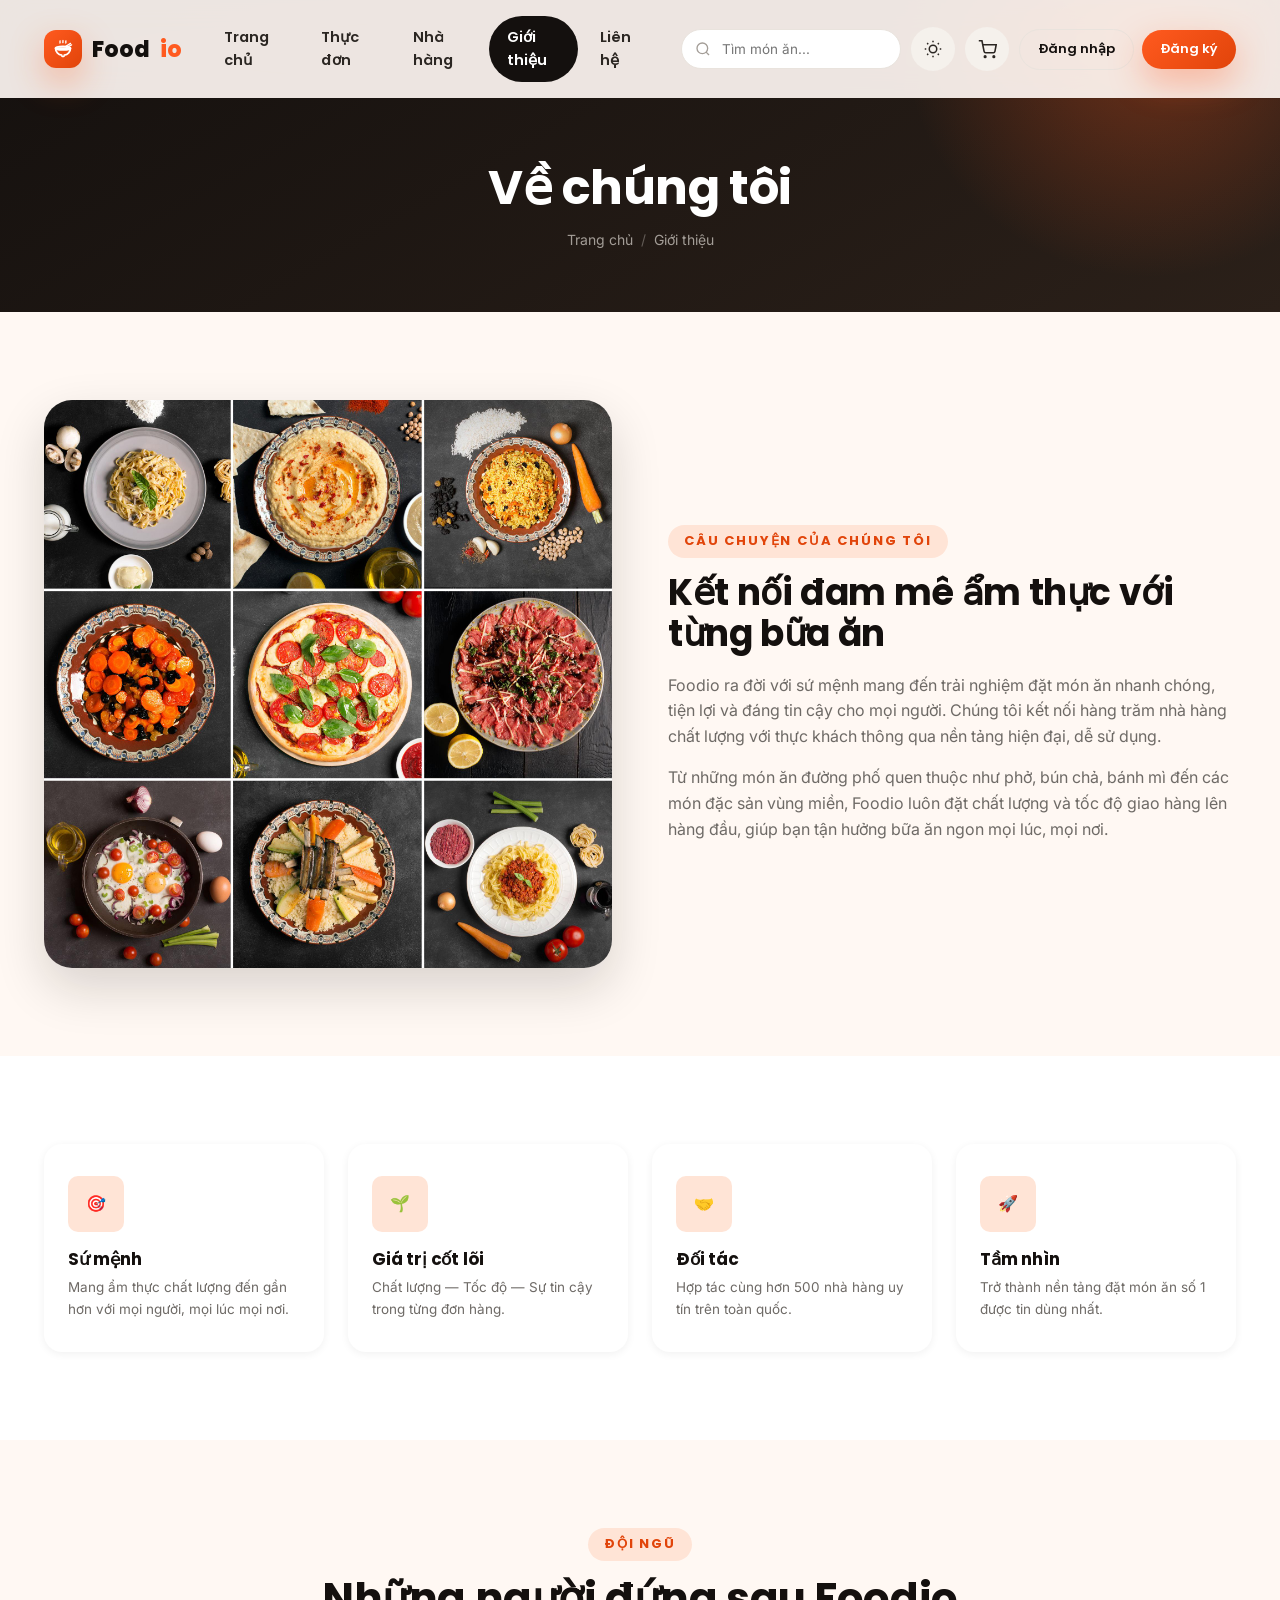
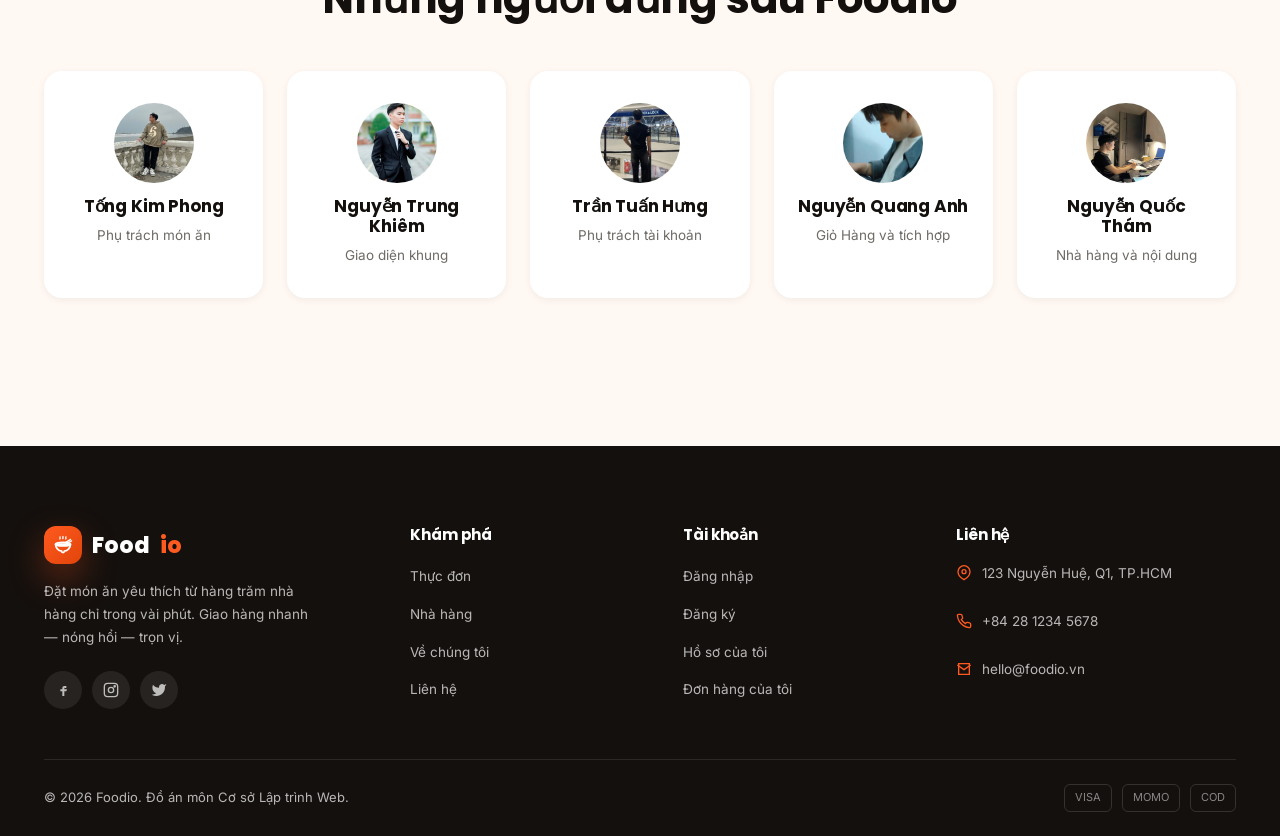
==== commit 08205a9c: "cập nhật nhà phát triển web sửa kích cỡ mobie" ====
--- a/about.html
+++ b/about.html
@@ -170,30 +170,36 @@
                     <div class="eyebrow">Đội ngũ</div>
                     <h2>Những người đứng sau Foodio</h2>
                 </div>
-                <div class="why-grid">
-                    <div class="why-card reveal" style="text-align:center">
-                        <img src="https://i.pravatar.cc/150?img=11"
-                            style="width:80px;height:80px;border-radius:50%;margin:0 auto 14px">
-                        <h4>Nguyễn Văn Nam</h4>
-                        <p>Nhà sáng lập & Giám đốc điều hành</p>
-                    </div>
-                    <div class="why-card reveal" style="text-align:center">
-                        <img src="https://i.pravatar.cc/150?img=25"
-                            style="width:80px;height:80px;border-radius:50%;margin:0 auto 14px">
-                        <h4>Trần Thị Mai</h4>
-                        <p>Trưởng phòng Sản phẩm</p>
-                    </div>
-                    <div class="why-card reveal" style="text-align:center">
-                        <img src="https://i.pravatar.cc/150?img=33"
-                            style="width:80px;height:80px;border-radius:50%;margin:0 auto 14px">
-                        <h4>Lê Hoàng Phúc</h4>
-                        <p>Trưởng nhóm Phát triển</p>
-                    </div>
-                    <div class="why-card reveal" style="text-align:center">
-                        <img src="https://i.pravatar.cc/150?img=48"
-                            style="width:80px;height:80px;border-radius:50%;margin:0 auto 14px">
-                        <h4>Phạm Thu Hà</h4>
-                        <p>Thiết kế UI/UX</p>
+                <div class="why-grid" id="team-grid">
+                    <div class="why-card reveal" style="text-align:center">
+                        <img src="images/developer/phong.jpg"
+                            style="width:80px;height:80px;border-radius:50%;margin:0 auto 14px">
+                        <h4>Tống Kim Phong</h4>
+                        <p>Phụ trách món ăn</p>
+                    </div>
+                    <div class="why-card reveal" style="text-align:center">
+                        <img src="images/developer/khiem.jpg"
+                            style="width:80px;height:80px;border-radius:50%;margin:0 auto 14px">
+                        <h4>Nguyễn Trung Khiêm</h4>
+                        <p>Giao diện khung</p>
+                    </div>
+                    <div class="why-card reveal" style="text-align:center">
+                        <img src="images/developer/hung.jpg"
+                            style="width:80px;height:80px;border-radius:50%;margin:0 auto 14px">
+                        <h4>Trần Tuấn Hưng</h4>
+                        <p>Phụ trách tài khoản</p>
+                    </div>
+                    <div class="why-card reveal" style="text-align:center">
+                        <img src="images/developer/quanganh.jpg"
+                            style="width:80px;height:80px;border-radius:50%;margin:0 auto 14px">
+                        <h4>Nguyễn Quang Anh</h4>
+                        <p>Giỏ Hàng và tích hợp</p>
+                    </div>
+                    <div class="why-card reveal" style="text-align:center">
+                        <img src="images/developer/tham.jpg"
+                            style="width:80px;height:80px;border-radius:50%;margin:0 auto 14px">
+                        <h4>Nguyễn Quốc Thám</h4>
+                        <p>Nhà hàng và nội dung</p>
                     </div>
                 </div>
             </div>
--- a/css/hero.css
+++ b/css/hero.css
@@ -332,11 +332,42 @@
    margin-bottom: 24px;
 }
 
+.promo-copy-btn {
+   width: 26px;
+   height: 26px;
+   border-radius: 50%;
+   background: rgba(255, 255, 255, .15);
+   color: #fff;
+   display: inline-flex;
+   align-items: center;
+   justify-content: center;
+   transition: background .25s;
+}
+
+.promo-copy-btn:hover {
+   background: rgba(255, 255, 255, .3);
+}
+
+.promo-code-timer {
+   margin-left: 4px;
+   padding-left: 12px;
+   border-left: 1.5px dashed rgba(255, 255, 255, .4);
+   font-family: var(--f-body);
+   font-weight: 600;
+   font-size: 13px;
+   color: #FFC49A;
+   letter-spacing: 0;
+}
+
 /* ---- Why choose us ---- */
 .why-grid {
    display: grid;
    grid-template-columns: repeat(4, 1fr);
    gap: 24px;
+}
+
+#team-grid {
+   grid-template-columns: repeat(5, 1fr);
 }
 
 .why-card {
--- a/css/menu.css
+++ b/css/menu.css
@@ -97,6 +97,8 @@
    box-shadow: var(--shadow-sm);
    position: sticky;
    top: 110px;
+   max-height: calc(100vh - 130px);
+   overflow-y: auto;
 }
 
 .menu-sidebar h4 {
@@ -282,6 +284,12 @@
    margin-bottom: 16px;
 }
 
+.detail-gallery__main img {
+   width: 100%;
+   height: 100%;
+   object-fit: cover;
+}
+
 .detail-gallery__thumbs {
    display: flex;
    gap: 12px;
@@ -390,10 +398,11 @@
    transition: all .25s;
 }
 
-.option-pills input:checked+span {
-   background: var(--c-black);
+.option-pills input:checked + span {
+   background: var(--c-orange);
    color: #fff;
-   border-color: var(--c-black);
+   border-color: var(--c-orange);
+   box-shadow: var(--shadow-orange);
 }
 
 .qty-row {
--- a/css/login.css
+++ b/css/login.css
@@ -2,6 +2,20 @@
    LOGIN / REGISTER — supplementary tweaks
    (Shared auth layout lives in profile.css → .auth-wrap)
    ========================================================= */
+  /* =========================================================
+   LOGIN / REGISTER — supplementary tweaks
+     (Shared auth layout lives in profile.css → .auth-wrap)
+    ========================================================= */
+
+ /* Trang Đăng nhập / Đăng ký: ẩn thanh header + menu mobile của site,     
+   vì .auth-wrap đã tự có logo + layout riêng full màn hình. */
+ body.auth-page #site-header,
+  body.auth-page #mobile-nav,
+ body.auth-page #mobile-overlay,
+ body.auth-page #scroll-top {
+    display: none !important;
+ }                                                                        
+
 
 .auth-benefits {
    display: flex;
--- a/css/responsive.css
+++ b/css/responsive.css
@@ -2,12 +2,22 @@
    RESPONSIVE
    ========================================================= */
 
+/* ---- Desktop lớn (màn hình rộng, 2K/4K...) ---- */
+
+
+@media (min-width: 1800px) {
+   .container {
+      max-width: 1680px;
+   }
+}
+
 /* ---- Laptop / small desktop ---- */
 @media (max-width: 1180px) {
 
    .foods-grid,
    .restaurants-grid,
-   .why-grid {
+   .why-grid,
+   #team-grid {
       grid-template-columns: repeat(3, 1fr);
    }
 
@@ -50,6 +60,10 @@
    }
 
    .why-grid {
+      grid-template-columns: repeat(2, 1fr);
+   }
+
+   #team-grid {
       grid-template-columns: repeat(2, 1fr);
    }
 
@@ -115,7 +129,8 @@
    .foods-grid,
    .restaurants-grid,
    .why-grid,
-   .wishlist-grid {
+   .wishlist-grid,
+   #team-grid {
       grid-template-columns: 1fr;
    }
 
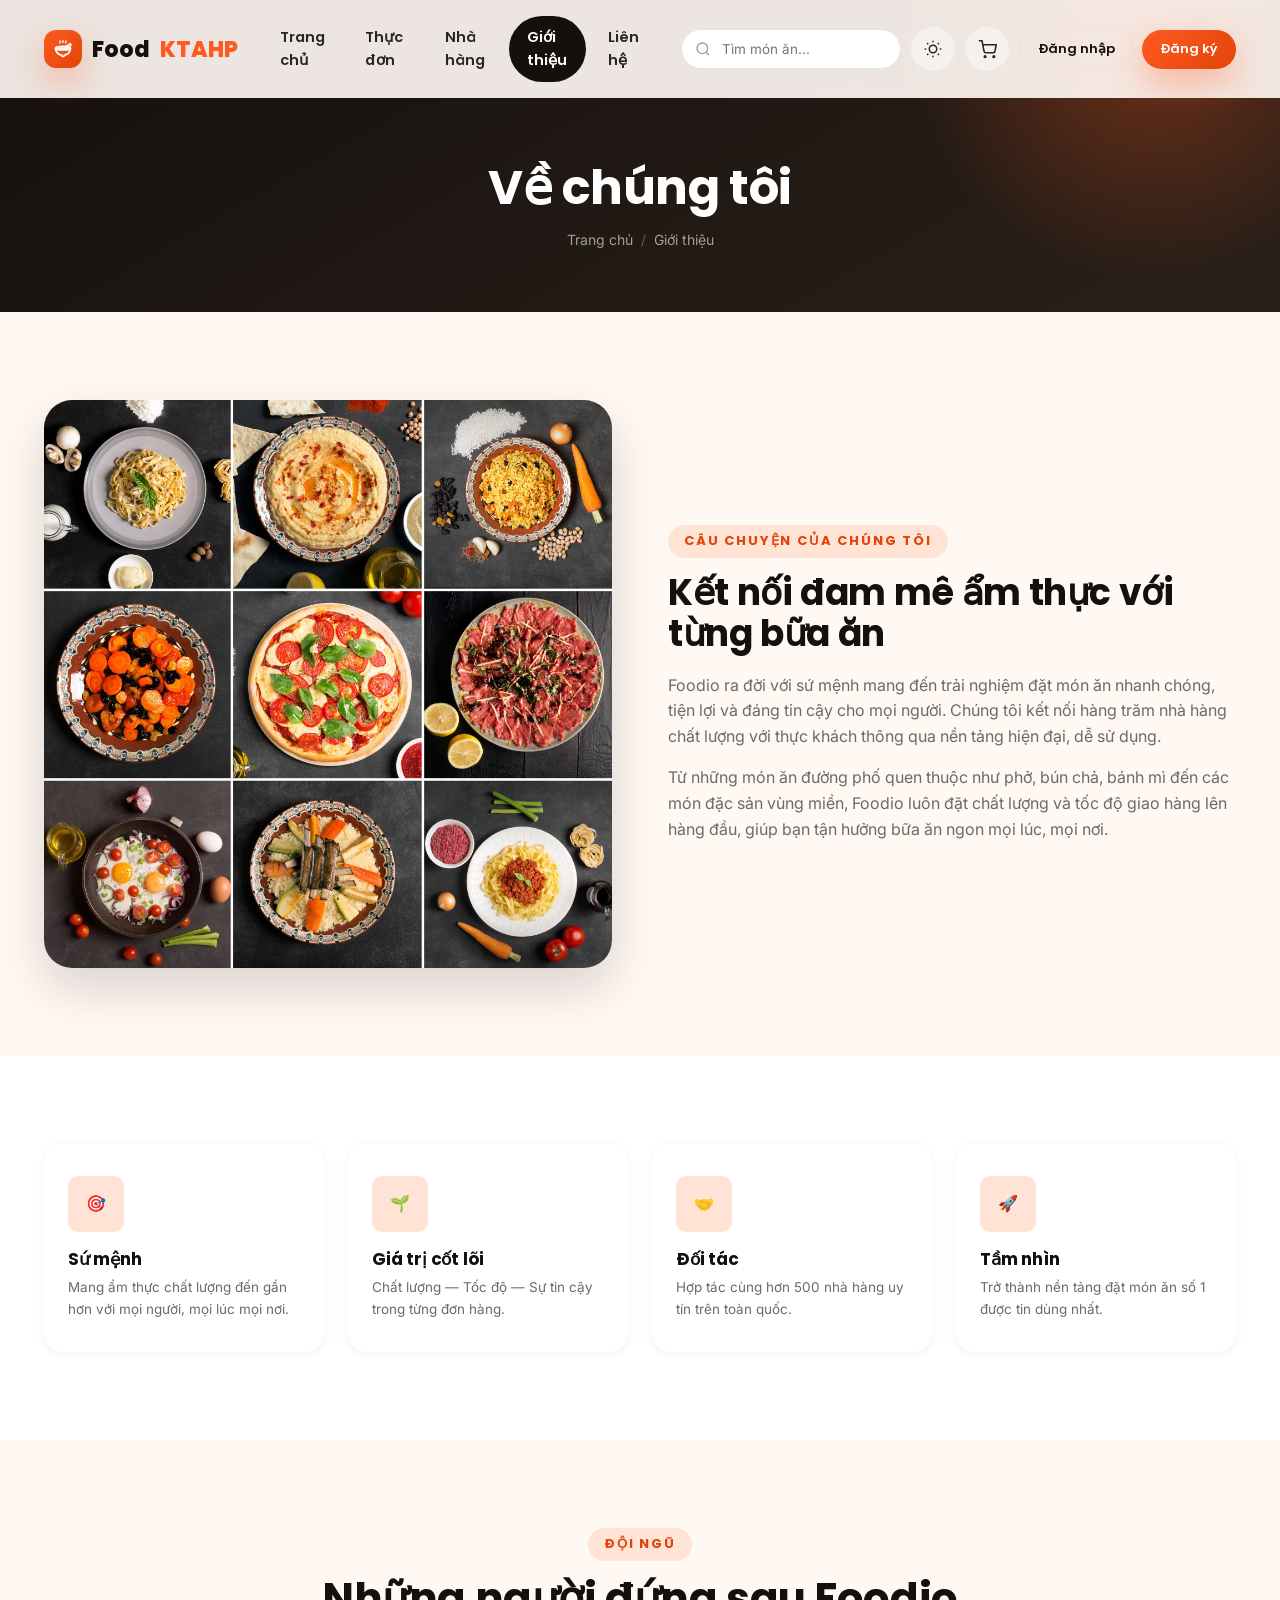
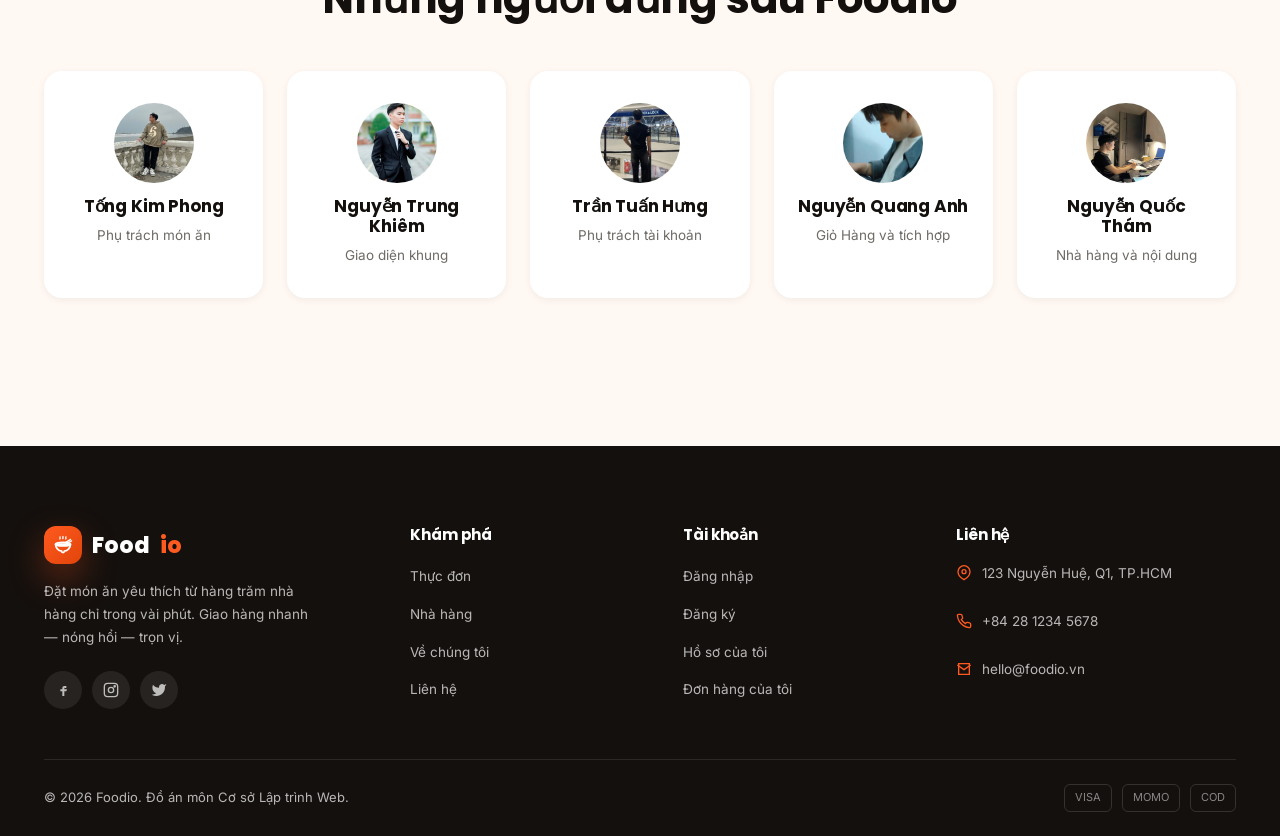
==== commit 88811cf1: "sửa favicon và logo thương hiệu" ====
--- a/about.html
+++ b/about.html
@@ -6,6 +6,7 @@
     <meta name="viewport" content="width=device-width, initial-scale=1.0">
     <title>Về chúng tôi — Foodio</title>
     <meta name="description" content="Tìm hiểu câu chuyện, sứ mệnh và đội ngũ đứng sau nền tảng đặt món ăn Foodio.">
+    <link rel="icon" href="images/favicon/favicon.png">
     <link rel="preconnect" href="https://fonts.googleapis.com">
     <link rel="stylesheet" href="css/style.css">
     <link rel="stylesheet" href="css/header.css">
@@ -39,7 +40,7 @@
                         <path d="M14.5 9.3l6.5-4M16.3 10.2l6-3.2" stroke-width="1.6" />
                     </svg>
                 </span>
-                Food<span class="accent">io</span>
+                Food<span class="accent">KTAHP</span>
             </a>
 
             <nav class="main-nav" id="main-nav">
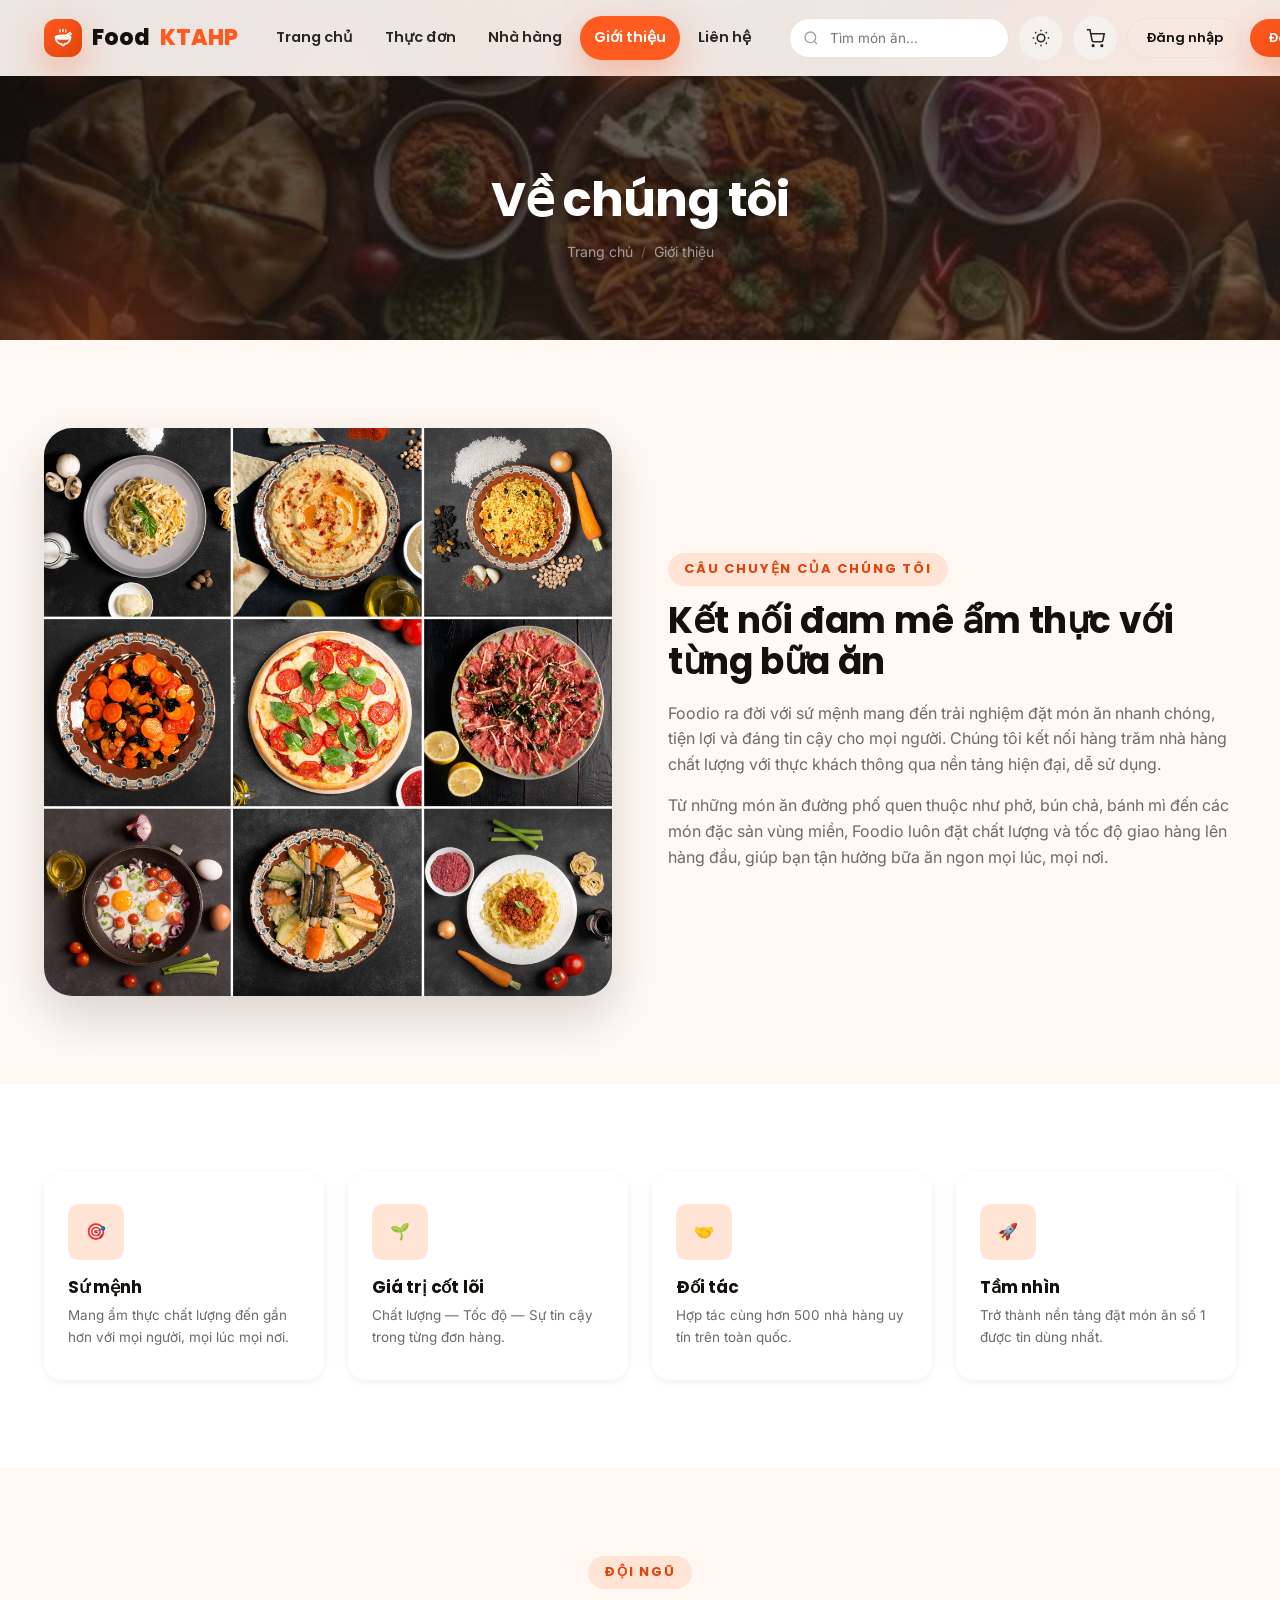
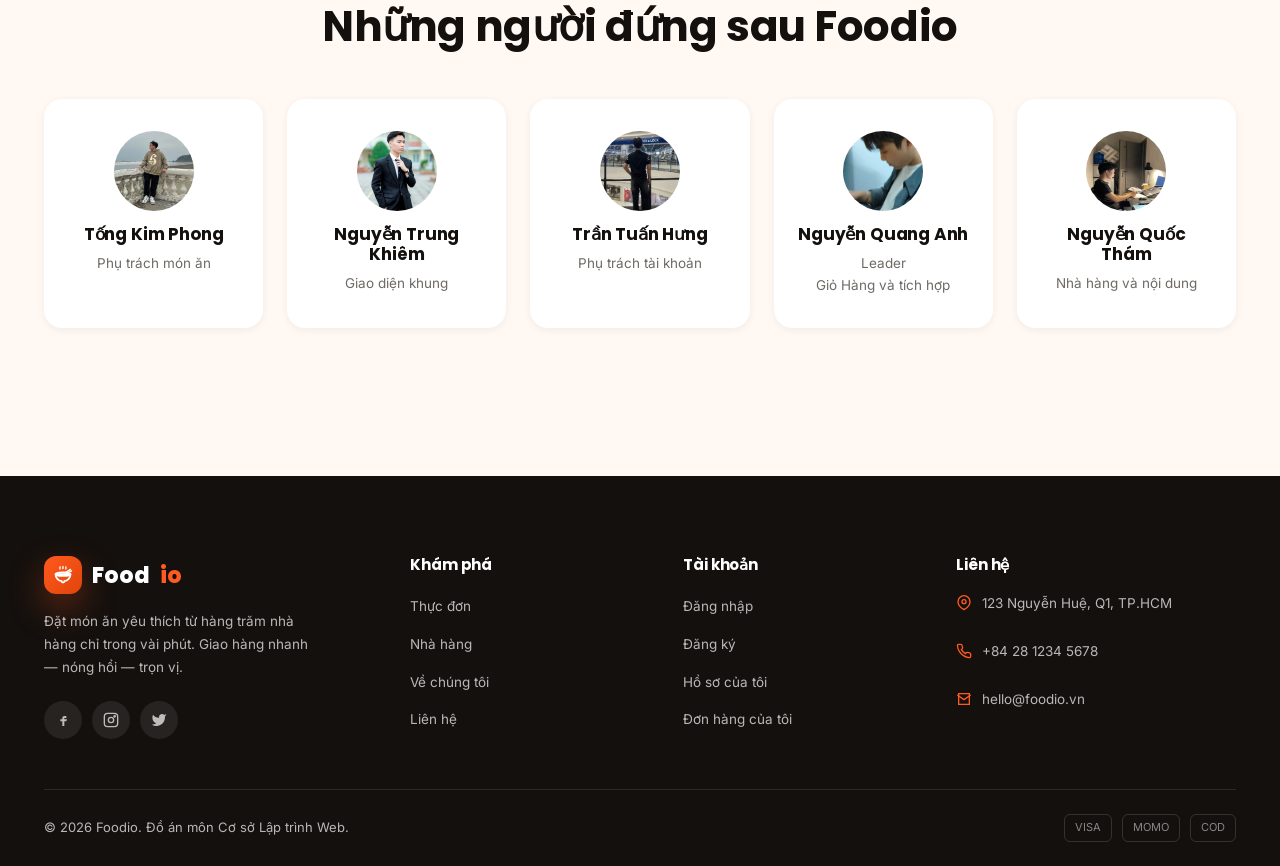
==== commit 090a4691: "sửa style header" ====
--- a/about.html
+++ b/about.html
@@ -194,6 +194,7 @@
                         <img src="images/developer/quanganh.jpg"
                             style="width:80px;height:80px;border-radius:50%;margin:0 auto 14px">
                         <h4>Nguyễn Quang Anh</h4>
+                        <p>Leader</p>
                         <p>Giỏ Hàng và tích hợp</p>
                     </div>
                     <div class="why-card reveal" style="text-align:center">
--- a/css/style.css
+++ b/css/style.css
@@ -118,7 +118,8 @@
 body.dark-mode h1,
 body.dark-mode h2,
 body.dark-mode h3,
-body.dark-mode h4 {
+body.dark-mode h4,
+body.dark-mode h5 {
    color: var(--c-gray-900);
 }
 
@@ -703,8 +704,10 @@
 
 /* ---- Breadcrumb / page banner ---- */
 .page-banner {
-   padding: 160px 0 60px;
-   background: linear-gradient(150deg, var(--c-black) 0%, #2B2019 100%);
+   padding: 172px 0 76px;
+   background:
+      linear-gradient(150deg, rgba(20, 16, 14, .75) 10%, rgba(43, 32, 25, .65) 100%),
+      url('../images/banners/banner-didong.jpg') center 35% / cover no-repeat;
    color: #fff;
    text-align: center;
    position: relative;
@@ -714,17 +717,35 @@
 .page-banner::before {
    content: '';
    position: absolute;
-   width: 500px;
-   height: 500px;
+   width: 480px;
+   height: 480px;
    border-radius: 50%;
-   background: radial-gradient(circle, rgba(255, 90, 31, .35), transparent 70%);
+   background: radial-gradient(circle, rgba(255, 90, 31, .45), transparent 70%);
    top: -220px;
-   right: -120px;
+   right: -140px;
+}
+
+.page-banner::after {
+   content: '';
+   position: absolute;
+   width: 380px;
+   height: 380px;
+   border-radius: 50%;
+   background: radial-gradient(circle, rgba(255, 90, 31, .3), transparent 70%);
+   bottom: -200px;
+   left: -100px;
+}
+
+.page-banner .container {
+   position: relative;
+   z-index: 1;
 }
 
 .page-banner h1 {
    color: #fff;
    font-size: clamp(30px, 5vw, 48px);
+   letter-spacing: -0.02em;
+   text-shadow: 0 4px 24px rgba(0, 0, 0, .4);
 }
 
 .breadcrumb {
--- a/css/header.css
+++ b/css/header.css
@@ -74,8 +74,7 @@
    box-shadow: var(--shadow-orange);
 }
 
-.logo .mark .bowl-icon {
-}
+.logo .mark .bowl-icon {}
 
 .logo span.accent {
    color: var(--c-orange);
@@ -91,11 +90,12 @@
    font-family: var(--f-display);
    font-weight: 600;
    font-size: 14.5px;
-   padding: 10px 18px;
+   padding: 10px 14px;
    border-radius: var(--r-pill);
    color: var(--c-gray-900);
    transition: all .25s var(--ease);
    position: relative;
+   white-space: nowrap;
 }
 
 .main-nav a:hover {
@@ -103,12 +103,9 @@
 }
 
 .main-nav a.active {
-   background: var(--c-black);
+   background: var(--c-orange);
    color: #fff;
-}
-
-body.dark-mode .main-nav a.active {
-   background: var(--c-orange);
+   box-shadow: var(--shadow-orange);
 }
 
 .header-actions {
--- a/css/menu.css
+++ b/css/menu.css
@@ -97,8 +97,6 @@
    box-shadow: var(--shadow-sm);
    position: sticky;
    top: 110px;
-   max-height: calc(100vh - 130px);
-   overflow-y: auto;
 }
 
 .menu-sidebar h4 {
@@ -398,11 +396,67 @@
    transition: all .25s;
 }
 
-.option-pills input:checked + span {
-   background: var(--c-orange);
+.option-pills input:checked+span {
+   background: var(--c-black);
    color: #fff;
-   border-color: var(--c-orange);
-   box-shadow: var(--shadow-orange);
+   border-color: var(--c-black);
+}
+
+/* Nền tối: ô đã chọn -> nền trắng chữ đen (để không bị chìm vào nền trang);
+   ô chưa chọn -> chữ trắng, viền đen */
+body.dark-mode .option-pills span {
+   color: var(--c-gray-900);
+   border-color: var(--c-black);
+}
+
+body.dark-mode .option-pills input:checked+span {
+   background: var(--c-gray-900);
+   color: var(--c-black);
+   border-color: var(--c-gray-900);
+}
+
+/* ---------------------------------------------------------
+   CHỌN VỊ TRÍ TRÊN BẢN ĐỒ (trang thanh toán)
+   --------------------------------------------------------- */
+.map-picker-box {
+   display: flex;
+   align-items: center;
+   width: 100%;
+   text-align: left;
+   background: var(--c-white);
+   border: 1.5px solid var(--c-gray-200);
+   border-radius: var(--r-md);
+   padding: 13px 16px;
+   font-size: 14.5px;
+   font-weight: 500;
+   color: var(--c-gray-600);
+   cursor: pointer;
+   transition: border-color .2s;
+}
+.map-picker-box:hover { border-color: var(--c-orange); }
+.map-picker-box.has-location { color: var(--c-gray-900); font-weight: 600; }
+#ck-map-field.invalid .map-picker-box { border-color: #e63946; }
+
+.map-modal-box {
+   max-width: 560px;
+   text-align: left;
+}
+.map-modal-box h3 { text-align: left; }
+.map-modal-box p { text-align: left; }
+
+.map-picker-canvas {
+   width: 100%;
+   height: 320px;
+   border-radius: var(--r-md);
+   overflow: hidden;
+   border: 1.5px solid var(--c-gray-200);
+}
+
+.map-picker-address {
+   margin-top: 10px;
+   font-size: 13.5px;
+   color: var(--c-gray-600);
+   min-height: 18px;
 }
 
 .qty-row {
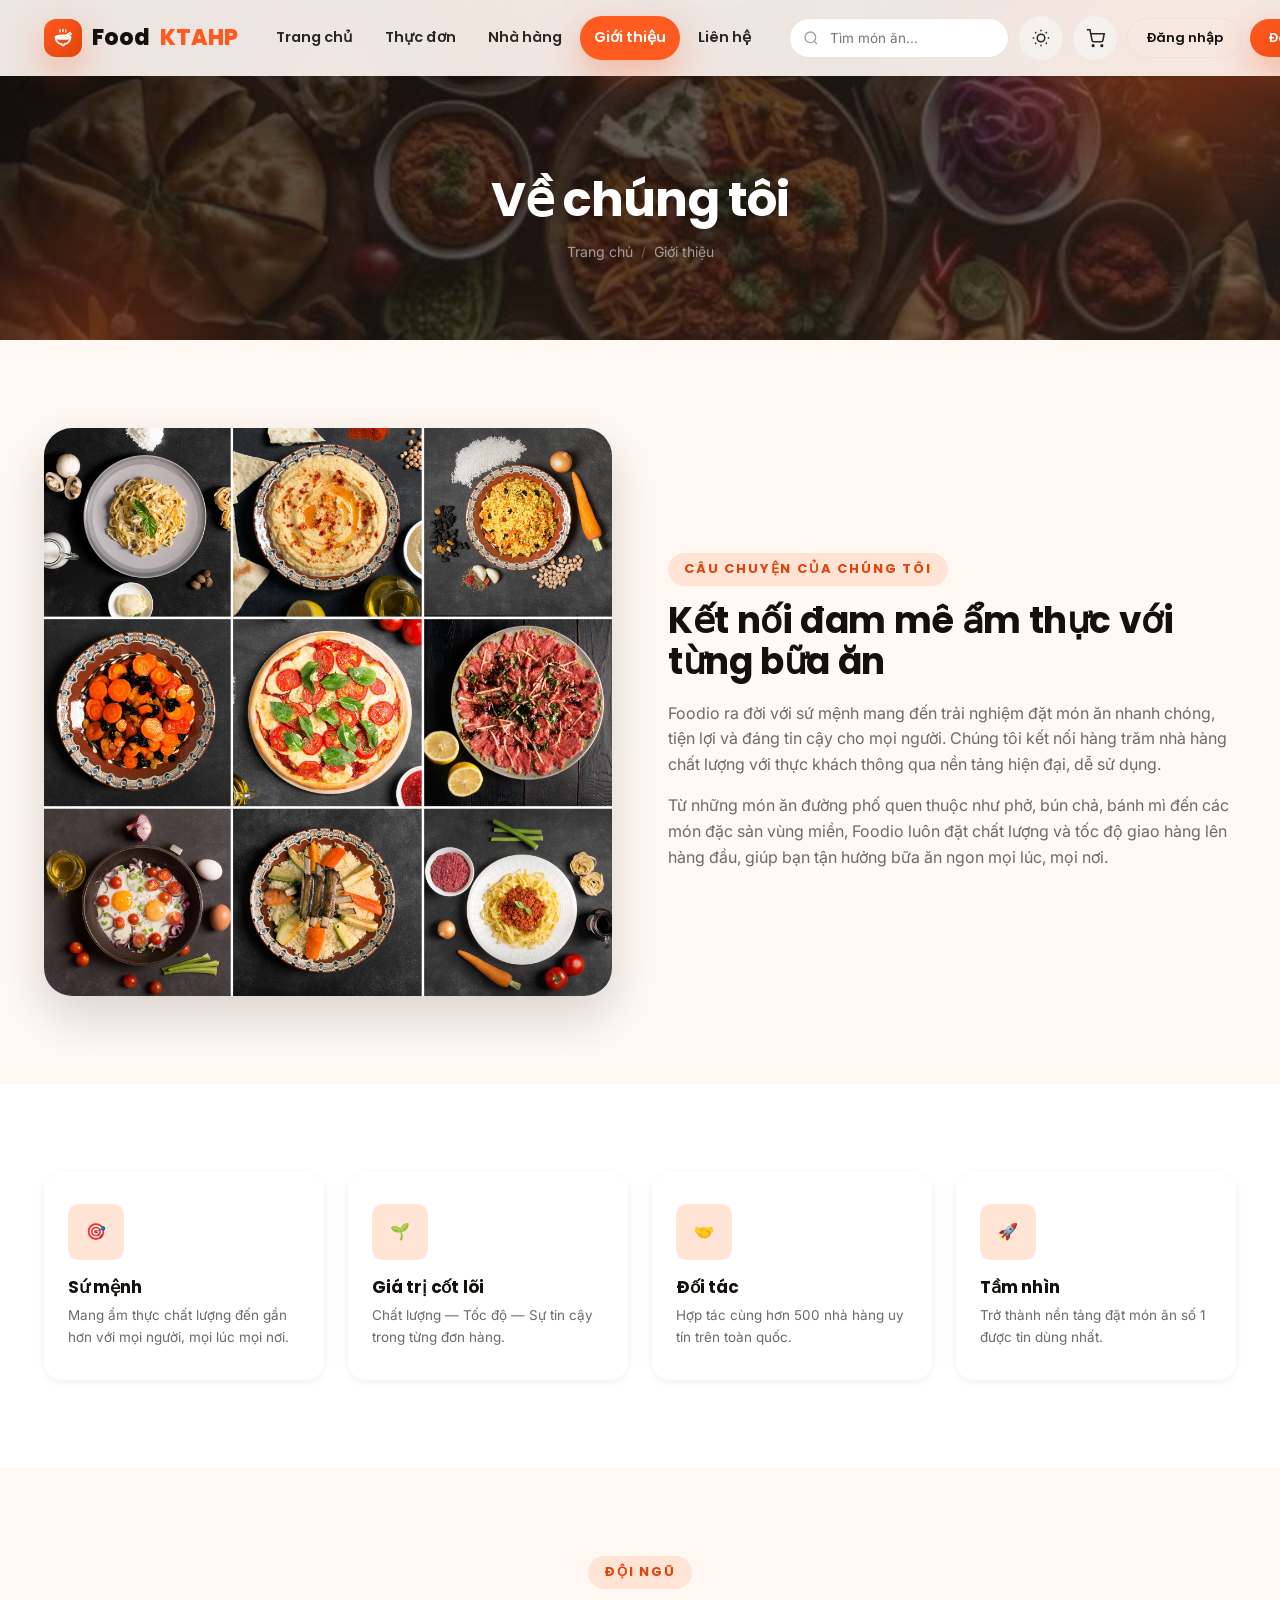
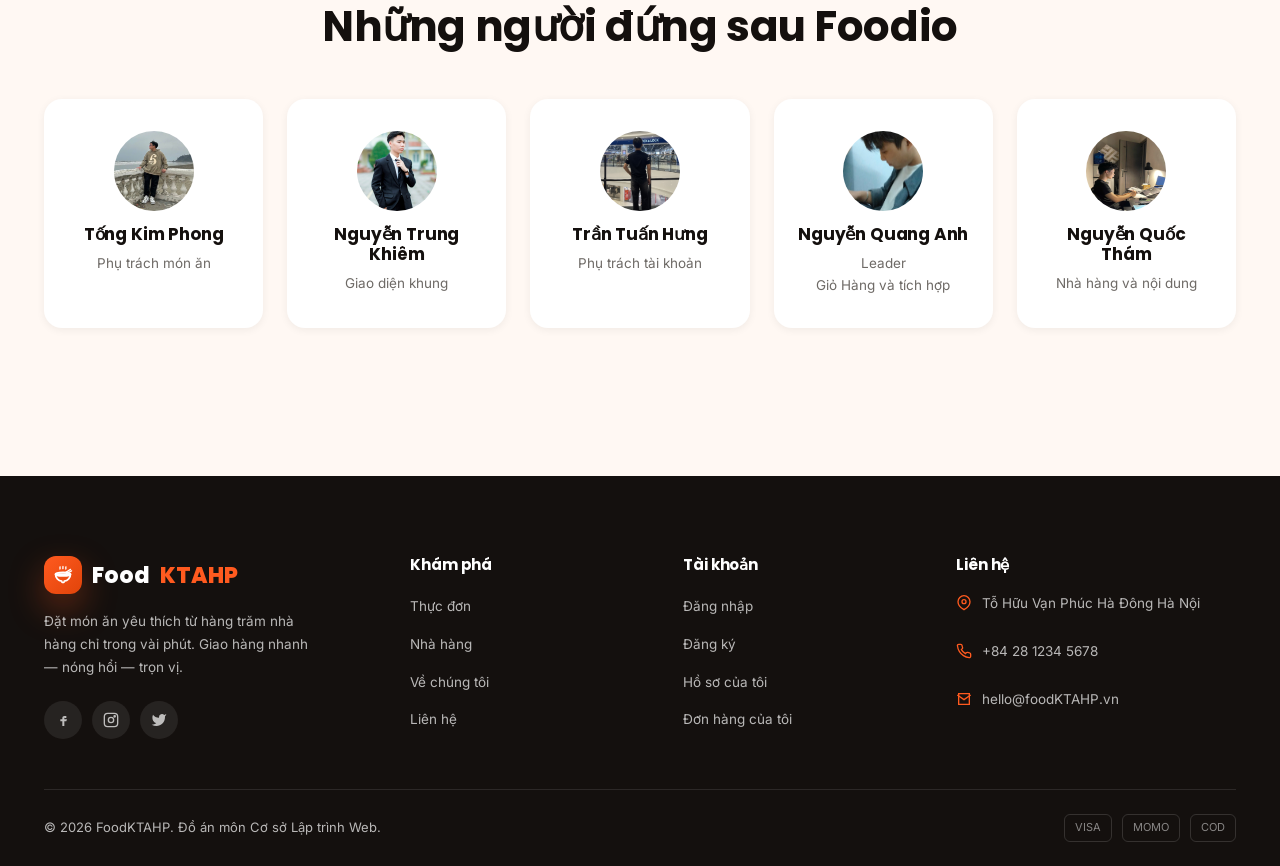
==== commit 248d9328: "Hoàn thành project" ====
--- a/about.html
+++ b/about.html
@@ -225,7 +225,7 @@
                                 <path d="M14.5 9.3l6.5-4M16.3 10.2l6-3.2" stroke-width="1.6" />
                             </svg>
                         </span>
-                        Food<span class="accent">io</span>
+                        Food<span class="accent">KTAHP</span>
                     </a>
                     <p>Đặt món ăn yêu thích từ hàng trăm nhà hàng chỉ trong vài phút. Giao hàng nhanh — nóng hổi — trọn
                         vị.</p>
@@ -269,7 +269,7 @@
                         <li><svg viewBox="0 0 24 24" fill="none" stroke="currentColor" stroke-width="2">
                                 <path d="M21 10c0 7-9 12-9 12s-9-5-9-12a9 9 0 0118 0z" />
                                 <circle cx="12" cy="10" r="3" />
-                            </svg> 123 Nguyễn Huệ, Q1, TP.HCM</li>
+                            </svg> Tỗ Hữu Vạn Phúc Hà Đông Hà Nội</li>
                         <li><svg viewBox="0 0 24 24" fill="none" stroke="currentColor" stroke-width="2">
                                 <path
                                     d="M22 16.92v3a2 2 0 01-2.18 2 19.79 19.79 0 01-8.63-3.07 19.5 19.5 0 01-6-6 19.79 19.79 0 01-3.07-8.67A2 2 0 014.11 2h3a2 2 0 012 1.72c.13.96.36 1.9.68 2.81a2 2 0 01-.45 2.11L8.09 9.91a16 16 0 006 6l1.27-1.27a2 2 0 012.11-.45c.91.32 1.85.55 2.81.68A2 2 0 0122 16.92z" />
@@ -277,12 +277,12 @@
                         <li><svg viewBox="0 0 24 24" fill="none" stroke="currentColor" stroke-width="2">
                                 <path d="M4 4h16v16H4z" />
                                 <path d="M22 6l-10 7L2 6" />
-                            </svg> hello@foodio.vn</li>
+                            </svg> hello@foodKTAHP.vn</li>
                     </ul>
                 </div>
             </div>
             <div class="footer-bottom">
-                <span>© 2026 Foodio. Đồ án môn Cơ sở Lập trình Web.</span>
+                <span>© 2026 FoodKTAHP. Đồ án môn Cơ sở Lập trình Web.</span>
                 <div class="pay-icons"><span>VISA</span><span>MOMO</span><span>COD</span></div>
             </div>
         </div>
--- a/css/style.css
+++ b/css/style.css
@@ -763,4 +763,10 @@
 
 .breadcrumb .sep {
    opacity: .5;
+}
+
+/* tắt cái mắt hiển thị lỗi trên trình duyệt */
+input::-ms-reveal,
+input::-ms-clear {
+   display: none;   
 }
--- a/css/hero.css
+++ b/css/hero.css
@@ -316,6 +316,7 @@
    border-radius: var(--r-md);
    overflow: hidden;
    box-shadow: var(--shadow-lg);
+   animation: floatSlow 4s ease-in-out infinite;
 }
 
 .promo-code {
@@ -416,7 +417,7 @@
    overflow: hidden;
 }
 
-.reviews-track {
+.review-track {
    display: flex;
    transition: transform .6s var(--ease);
 }
--- a/css/menu.css
+++ b/css/menu.css
@@ -30,15 +30,24 @@
    font-weight: 600;
    font-size: 13.5px;
    background: var(--c-white);
+   border: 1px solid var(--c-gray-200);
    color: var(--c-gray-900);
    box-shadow: var(--shadow-sm);
    transition: all .25s var(--ease);
 }
 
-.filter-tabs button.active,
-.filter-tabs button:hover {
-   background: var(--c-black);
+body.dark-mode .filter-tabs button {
+   background: rgba(255, 255, 255, .05);
+   border-color: rgba(255, 255, 255, .12);
+   color: var(--c-gray-900);
+}
+
+body .filter-tabs button.active,
+body .filter-tabs button:hover {
+   background: var(--c-orange);
+   border-color: transparent;
    color: #fff;
+   box-shadow: 0 6px 16px rgba(255, 90, 31, .3);
 }
 
 /* ---- Active restaurant filter banner (menu.html?restaurant=...) ---- */
@@ -97,6 +106,11 @@
    box-shadow: var(--shadow-sm);
    position: sticky;
    top: 110px;
+}
+
+body.dark-mode .menu-sidebar {
+   background: #241E1A;
+   color: #F5F1EC;
 }
 
 .menu-sidebar h4 {
--- a/css/profile.css
+++ b/css/profile.css
@@ -169,6 +169,18 @@
    min-height: 100vh;
    display: grid;
    grid-template-columns: 1fr 1fr;
+}
+
+.auth-wrap.register-wide {
+   grid-template-columns: 1fr 1.35fr;
+}
+
+.auth-wrap.register-wide .auth-form {
+   max-width: 480px;
+}
+
+.auth-wrap.register-wide .auth-form-side {
+   padding: 40px 70px;
 }
 
 .auth-visual {
@@ -264,11 +276,6 @@
    background: var(--c-gray-200);
 }
 
-.social-row {
-   display: flex;
-   gap: 12px;
-}
-
 .social-btn {
    flex: 1;
    display: flex;
@@ -353,4 +360,83 @@
 
 .pass-strength span.on-strong {
    background: #1B7A3D;
+}
+
+/* ---- Login page - nền ảnh full-bleed + form dạng thẻ kính nổi ---- */
+#login-auth-wrap {
+   background:
+      linear-gradient(90deg, rgba(20, 16, 14, .55) 0%, rgba(20, 16, 14, .25) 45%, rgba(20, 16, 14, .05) 70%),
+      url('../images/banners/banner-dangnhap.png') center / cover no-repeat;
+}
+
+#login-auth-wrap .auth-visual {
+   background: none;
+}
+
+#login-auth-wrap .auth-form-side {
+   justify-content: flex-end;
+   padding-right: 80px;
+}
+
+#login-auth-wrap .auth-form {
+   background: rgba(12, 10, 8, .82);
+   backdrop-filter: blur(20px) saturate(160%);
+   -webkit-backdrop-filter: blur(20px) saturate(160%);
+   border: 1px solid rgba(255, 255, 255, .18);
+   border-radius: var(--r-lg);
+   padding: 44px 38px;
+   box-shadow: 0 24px 60px rgba(0, 0, 0, .5);
+}
+
+#login-auth-wrap .auth-form h2,
+#login-auth-wrap .auth-form .field label,
+#login-auth-wrap .remember-row label {
+   color: #fff;
+}
+
+#login-auth-wrap .auth-form>p,
+#login-auth-wrap .auth-form .divider,
+#login-auth-wrap .auth-form .foot-link,
+#login-auth-wrap .remember-row {
+   color: rgba(255, 255, 255, .65);
+}
+
+#login-auth-wrap .field input {
+   background: rgba(255, 255, 255, .06);
+   border-color: rgba(255, 255, 255, .2);
+   color: #fff;
+}
+
+#login-auth-wrap .field input::placeholder {
+   color: rgba(255, 255, 255, .4);
+}
+
+#login-auth-wrap .field input:focus {
+   border-color: var(--c-orange);
+}
+
+#login-auth-wrap .pass-toggle button {
+   color: rgba(255, 255, 255, .6);
+}
+
+#login-auth-wrap .divider::before,
+#login-auth-wrap .divider::after {
+   background: rgba(255, 255, 255, .2);
+}
+
+#login-auth-wrap .social-btn {
+   border-color: rgba(255, 255, 255, .2);
+   color: #fff;
+   background: rgba(255, 255, 255, .05);
+}
+
+#login-auth-wrap .social-btn:hover {
+   border-color: var(--c-orange);
+}
+
+@media (max-width: 992px) {
+   #login-auth-wrap .auth-form-side {
+      justify-content: center;
+      padding-right: 40px;
+   }
 }
--- a/css/responsive.css
+++ b/css/responsive.css
@@ -81,7 +81,8 @@
 
    .menu-sidebar,
    .cart-summary,
-   .profile-card {
+   .profile-card,
+   .detail-gallery {
       position: static;
    }
 
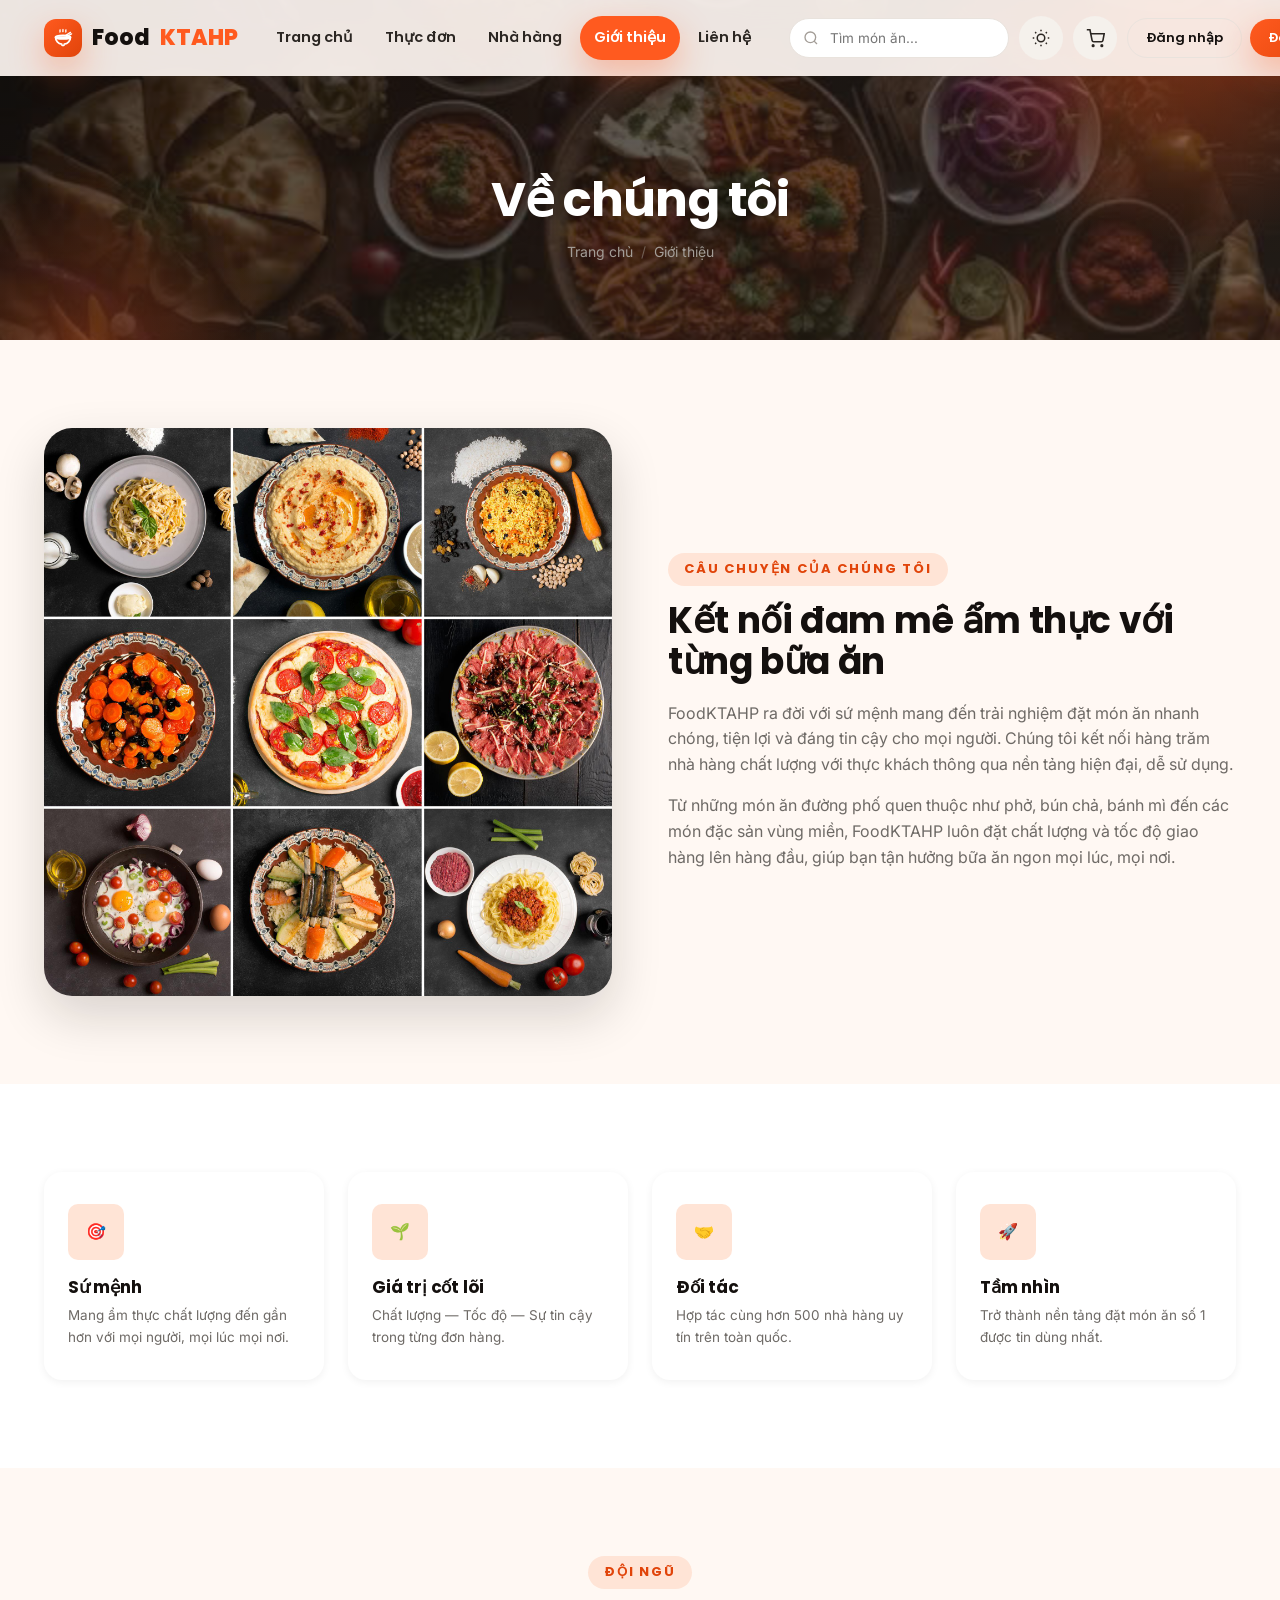
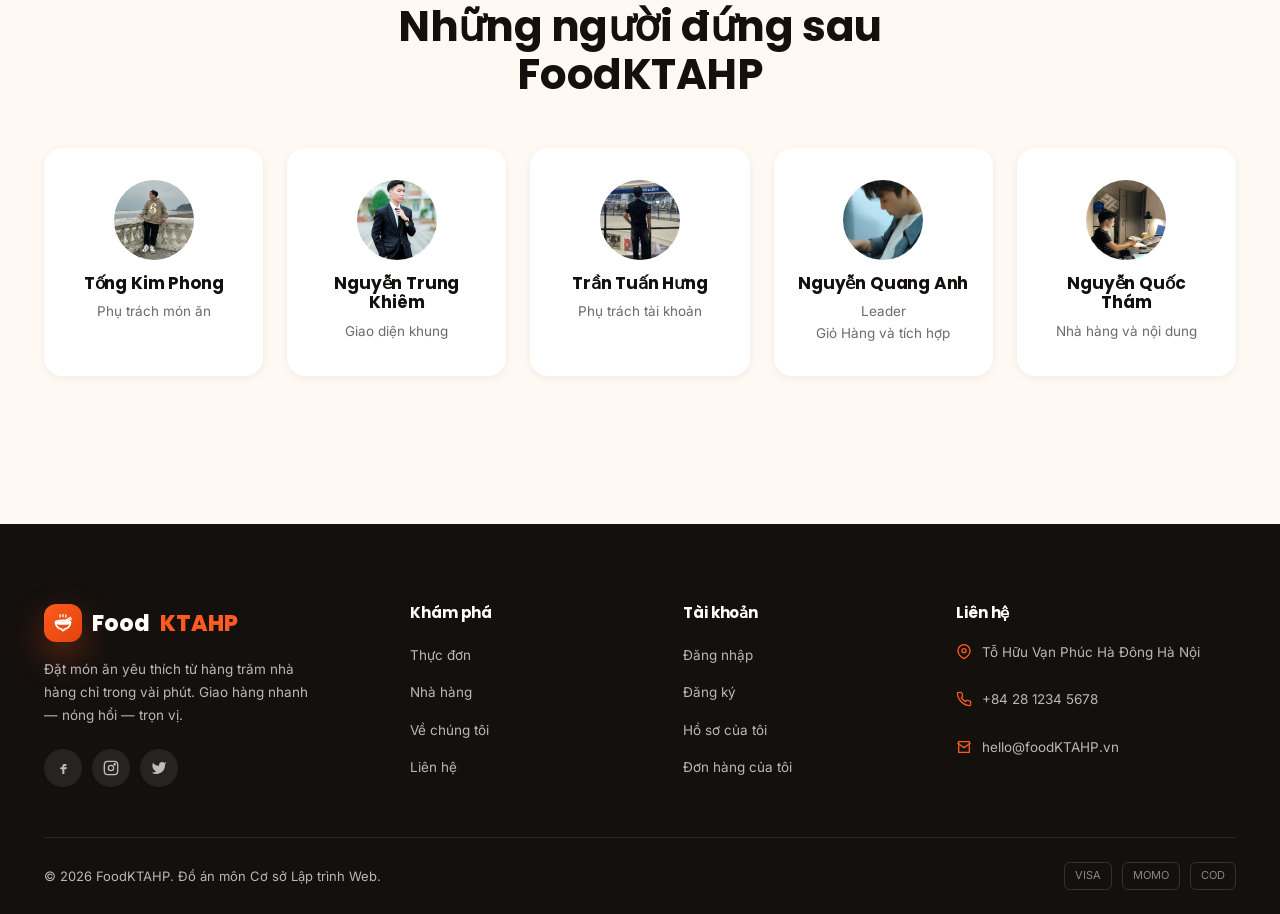
==== commit 5deae6ad: "đồng nhất tên logo" ====
--- a/about.html
+++ b/about.html
@@ -4,8 +4,8 @@
 <head>
     <meta charset="UTF-8">
     <meta name="viewport" content="width=device-width, initial-scale=1.0">
-    <title>Về chúng tôi — Foodio</title>
-    <meta name="description" content="Tìm hiểu câu chuyện, sứ mệnh và đội ngũ đứng sau nền tảng đặt món ăn Foodio.">
+    <title>Về chúng tôi — FoodKTAHP</title>
+    <meta name="description" content="Tìm hiểu câu chuyện, sứ mệnh và đội ngũ đứng sau nền tảng đặt món ăn FoodKTAHP.">
     <link rel="icon" href="images/favicon/favicon.png">
     <link rel="preconnect" href="https://fonts.googleapis.com">
     <link rel="stylesheet" href="css/style.css">
@@ -128,11 +128,11 @@
                     <div class="eyebrow">Câu chuyện của chúng tôi</div>
                     <h2 style="font-size:clamp(26px,3.4vw,36px);margin-bottom:18px">Kết nối đam mê ẩm thực với từng bữa
                         ăn</h2>
-                    <p style="color:var(--c-gray-600);margin-bottom:16px">Foodio ra đời với sứ mệnh mang đến trải nghiệm
+                    <p style="color:var(--c-gray-600);margin-bottom:16px">FoodKTAHP ra đời với sứ mệnh mang đến trải nghiệm
                         đặt món ăn nhanh chóng, tiện lợi và đáng tin cậy cho mọi người. Chúng tôi kết nối hàng trăm nhà
                         hàng chất lượng với thực khách thông qua nền tảng hiện đại, dễ sử dụng.</p>
                     <p style="color:var(--c-gray-600)">Từ những món ăn đường phố quen thuộc như phở, bún chả, bánh mì
-                        đến các món đặc sản vùng miền, Foodio luôn đặt chất lượng và tốc độ giao hàng lên hàng đầu, giúp
+                        đến các món đặc sản vùng miền, FoodKTAHP luôn đặt chất lượng và tốc độ giao hàng lên hàng đầu, giúp
                         bạn tận hưởng bữa ăn ngon mọi lúc, mọi nơi.</p>
                 </div>
             </div>
@@ -169,7 +169,7 @@
             <div class="container">
                 <div class="section-head center">
                     <div class="eyebrow">Đội ngũ</div>
-                    <h2>Những người đứng sau Foodio</h2>
+                    <h2>Những người đứng sau FoodKTAHP</h2>
                 </div>
                 <div class="why-grid" id="team-grid">
                     <div class="why-card reveal" style="text-align:center">
